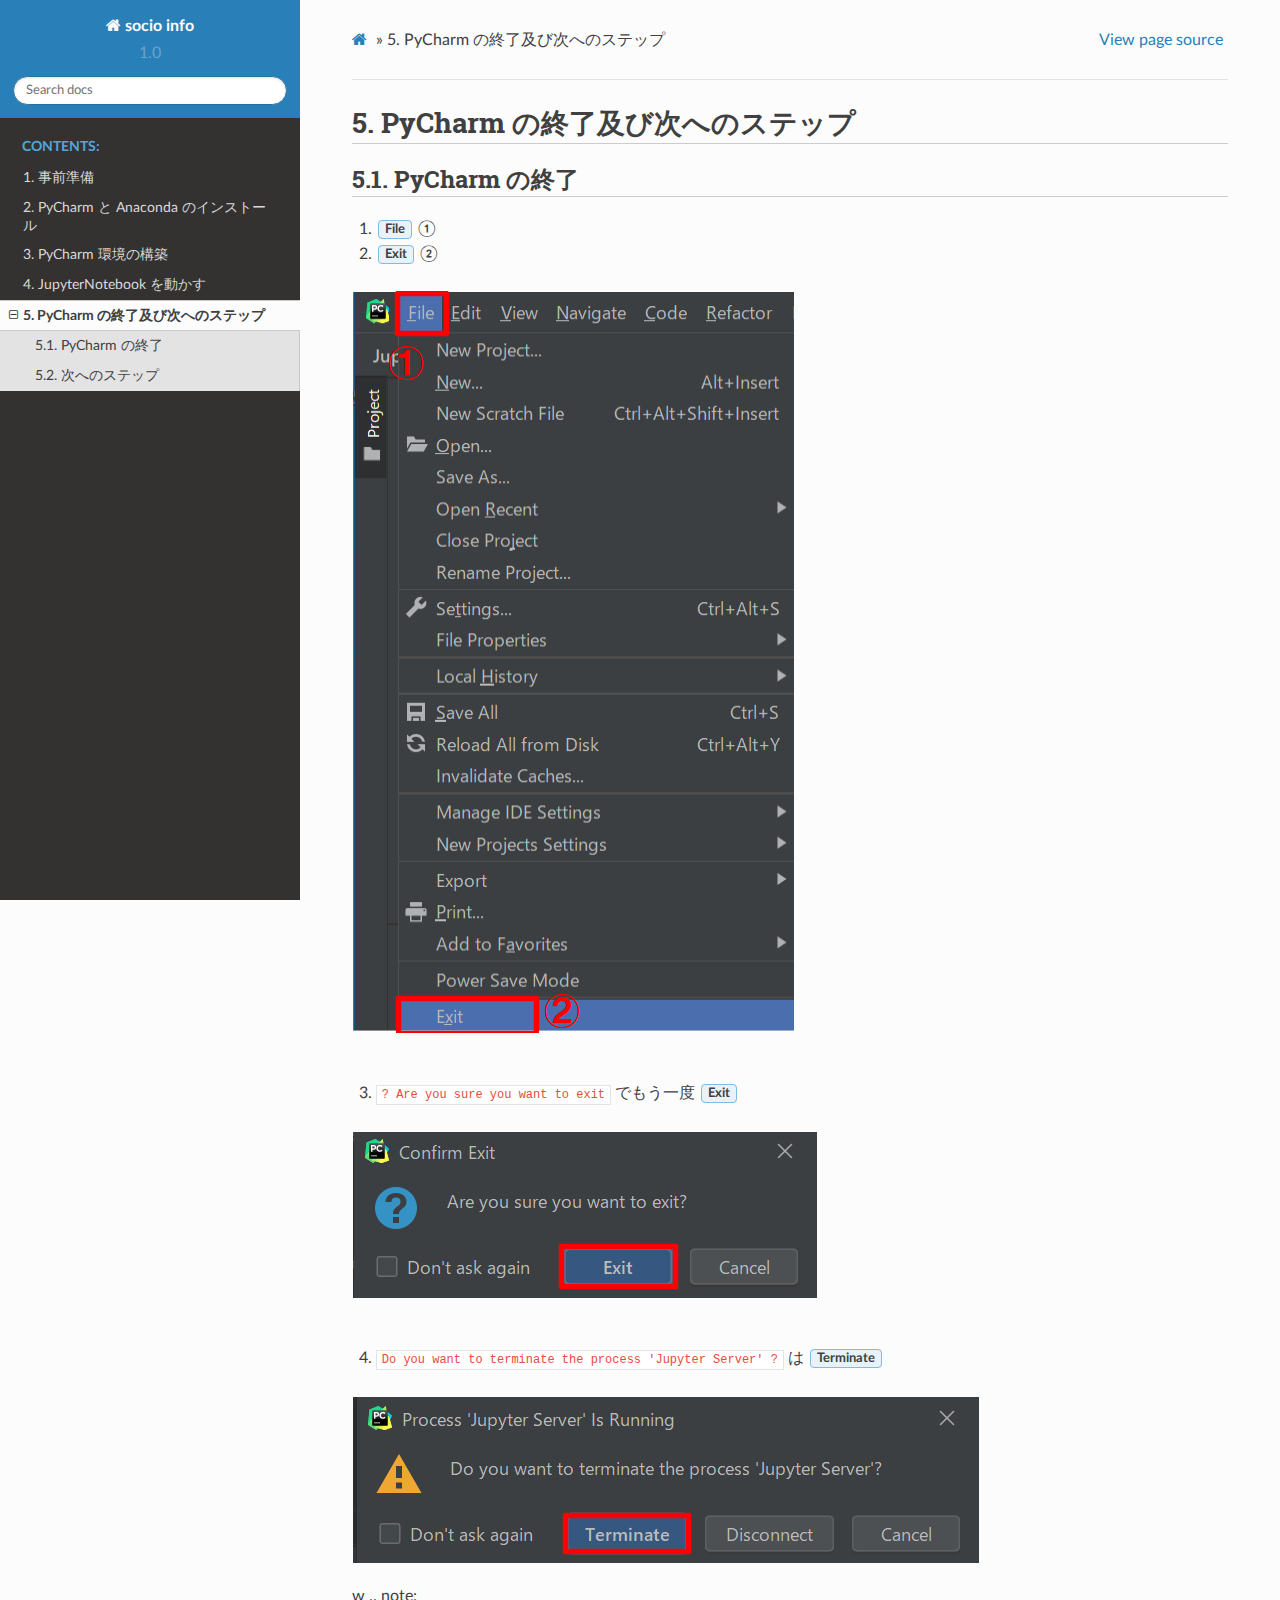
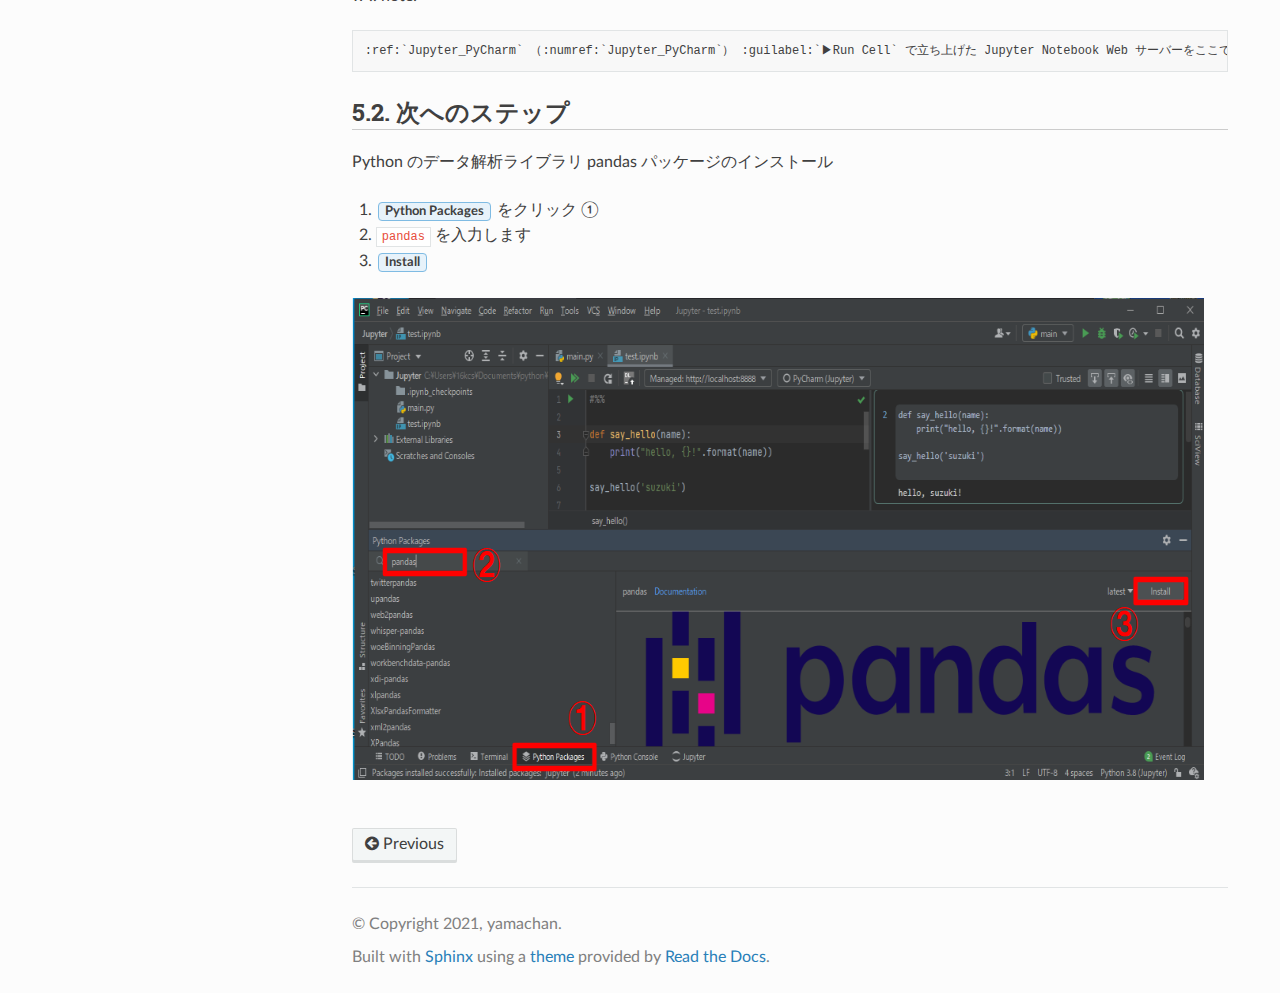
==== docs/fin.html @ 52fdfa03 "Wrong directory name." ====
<!DOCTYPE html>
<html class="writer-html5" lang="ja" >
<head>
  <meta charset="utf-8" />
  
  <meta name="viewport" content="width=device-width, initial-scale=1.0" />
  
  <title>5. PyCharm の終了及び次へのステップ &mdash; socio info 1.0 ドキュメント</title>
  

  
  <link rel="stylesheet" href="_static/css/theme.css" type="text/css" />
  <link rel="stylesheet" href="_static/pygments.css" type="text/css" />
  <link rel="stylesheet" href="_static/mytheme.css" type="text/css" />

  
  

  
  

  

  
  <!--[if lt IE 9]>
    <script src="_static/js/html5shiv.min.js"></script>
  <![endif]-->
  
    
      <script type="text/javascript" id="documentation_options" data-url_root="./" src="_static/documentation_options.js"></script>
        <script src="_static/jquery.js"></script>
        <script src="_static/underscore.js"></script>
        <script src="_static/doctools.js"></script>
        <script src="_static/translations.js"></script>
    
    <script type="text/javascript" src="_static/js/theme.js"></script>

    
    <link rel="index" title="索引" href="genindex.html" />
    <link rel="search" title="検索" href="search.html" />
    <link rel="prev" title="4. JupyterNotebook を動かす" href="startjupyter.html" /> 
</head>

<body class="wy-body-for-nav">

   
  <div class="wy-grid-for-nav">
    
    <nav data-toggle="wy-nav-shift" class="wy-nav-side">
      <div class="wy-side-scroll">
        <div class="wy-side-nav-search" >
          

          
            <a href="index.html" class="icon icon-home"> socio info
          

          
          </a>

          
            
            
              <div class="version">
                1.0
              </div>
            
          

          
<div role="search">
  <form id="rtd-search-form" class="wy-form" action="search.html" method="get">
    <input type="text" name="q" placeholder="Search docs" />
    <input type="hidden" name="check_keywords" value="yes" />
    <input type="hidden" name="area" value="default" />
  </form>
</div>

          
        </div>

        
        <div class="wy-menu wy-menu-vertical" data-spy="affix" role="navigation" aria-label="main navigation">
          
            
            
              
            
            
              <p class="caption"><span class="caption-text">Contents:</span></p>
<ul class="current">
<li class="toctree-l1"><a class="reference internal" href="preparation.html">1. 事前準備</a></li>
<li class="toctree-l1"><a class="reference internal" href="pycharm_install.html">2. PyCharm と Anaconda のインストール</a></li>
<li class="toctree-l1"><a class="reference internal" href="pycharm_exec.html">3. PyCharm 環境の構築</a></li>
<li class="toctree-l1"><a class="reference internal" href="startjupyter.html">4. JupyterNotebook を動かす</a></li>
<li class="toctree-l1 current"><a class="current reference internal" href="#">5. PyCharm の終了及び次へのステップ</a><ul>
<li class="toctree-l2"><a class="reference internal" href="#id1">5.1. PyCharm の終了</a></li>
<li class="toctree-l2"><a class="reference internal" href="#id2">5.2. 次へのステップ</a></li>
</ul>
</li>
</ul>

            
          
        </div>
        
      </div>
    </nav>

    <section data-toggle="wy-nav-shift" class="wy-nav-content-wrap">

      
      <nav class="wy-nav-top" aria-label="top navigation">
        
          <i data-toggle="wy-nav-top" class="fa fa-bars"></i>
          <a href="index.html">socio info</a>
        
      </nav>


      <div class="wy-nav-content">
        
        <div class="rst-content">
        
          

















<div role="navigation" aria-label="breadcrumbs navigation">

  <ul class="wy-breadcrumbs">
    
      <li><a href="index.html" class="icon icon-home"></a> &raquo;</li>
        
      <li><span class="section-number">5. </span>PyCharm の終了及び次へのステップ</li>
    
    
      <li class="wy-breadcrumbs-aside">
        
          
            <a href="_sources/fin.rst.txt" rel="nofollow"> View page source</a>
          
        
      </li>
    
  </ul>

  
  <hr/>
</div>
          <div role="main" class="document" itemscope="itemscope" itemtype="http://schema.org/Article">
           <div itemprop="articleBody">
            
  <div class="section" id="pycharm">
<h1><span class="section-number">5. </span>PyCharm の終了及び次へのステップ<a class="headerlink" href="#pycharm" title="このヘッドラインへのパーマリンク">¶</a></h1>
<div class="section" id="id1">
<h2><span class="section-number">5.1. </span>PyCharm の終了<a class="headerlink" href="#id1" title="このヘッドラインへのパーマリンク">¶</a></h2>
<ol class="arabic simple">
<li><p><span class="guilabel">File</span> ①</p></li>
<li><p><span class="guilabel">Exit</span> ②</p></li>
</ol>
<div class="figure align-left">
<a class="reference internal image-reference" href="_images/jupyter21.png"><img alt="_images/jupyter21.png" src="_images/jupyter21.png" style="width: 442.0px; height: 742.0px;" /></a>
</div>
<p><div style="clear:both;"></div></p>
<ol class="arabic simple" start="3">
<li><p><code class="docutils literal notranslate"><span class="pre">?</span> <span class="pre">Are</span> <span class="pre">you</span> <span class="pre">sure</span> <span class="pre">you</span> <span class="pre">want</span> <span class="pre">to</span> <span class="pre">exit</span></code> でもう一度 <span class="guilabel">Exit</span></p></li>
</ol>
<div class="figure align-left">
<a class="reference internal image-reference" href="_images/jupyter22.png"><img alt="_images/jupyter22.png" src="_images/jupyter22.png" style="width: 465.0px; height: 167.0px;" /></a>
</div>
<p><div style="clear:both;"></div></p>
<ol class="arabic simple" start="4">
<li><p><code class="docutils literal notranslate"><span class="pre">Do</span> <span class="pre">you</span> <span class="pre">want</span> <span class="pre">to</span> <span class="pre">terminate</span> <span class="pre">the</span> <span class="pre">process</span> <span class="pre">'Jupyter</span> <span class="pre">Server'</span> <span class="pre">?</span></code> は <span class="guilabel">Terminate</span></p></li>
</ol>
<div class="figure align-left">
<a class="reference internal image-reference" href="_images/jupyter23.png"><img alt="_images/jupyter23.png" src="_images/jupyter23.png" style="width: 627.0px; height: 167.0px;" /></a>
</div>
<p><div style="clear:both;"></div>
w
.. note:</p>
<div class="highlight-default notranslate"><div class="highlight"><pre><span></span>:ref:`Jupyter_PyCharm` （:numref:`Jupyter_PyCharm`） :guilabel:`▶Run Cell` で立ち上げた Jupyter Notebook Web サーバーをここで :guilabel:`Terminate` します
</pre></div>
</div>
</div>
<div class="section" id="id2">
<h2><span class="section-number">5.2. </span>次へのステップ<a class="headerlink" href="#id2" title="このヘッドラインへのパーマリンク">¶</a></h2>
<p>Python のデータ解析ライブラリ pandas パッケージのインストール</p>
<ol class="arabic simple">
<li><p><span class="guilabel">Python Packages</span> をクリック ①</p></li>
<li><p><code class="docutils literal notranslate"><span class="pre">pandas</span></code> を入力します</p></li>
<li><p><span class="guilabel">Install</span></p></li>
</ol>
<div class="figure align-left">
<a class="reference internal image-reference" href="_images/pandas.png"><img alt="_images/pandas.png" src="_images/pandas.png" style="width: 1077.0px; height: 482.0px;" /></a>
</div>
<p><div style="clear:both;"></div></p>
</div>
</div>


           </div>
           
          </div>
          <footer>
    <div class="rst-footer-buttons" role="navigation" aria-label="footer navigation">
        <a href="startjupyter.html" class="btn btn-neutral float-left" title="4. JupyterNotebook を動かす" accesskey="p" rel="prev"><span class="fa fa-arrow-circle-left" aria-hidden="true"></span> Previous</a>
    </div>

  <hr/>

  <div role="contentinfo">
    <p>
        &#169; Copyright 2021, yamachan.

    </p>
  </div>
    
    
    
    Built with <a href="https://www.sphinx-doc.org/">Sphinx</a> using a
    
    <a href="https://github.com/readthedocs/sphinx_rtd_theme">theme</a>
    
    provided by <a href="https://readthedocs.org">Read the Docs</a>. 

</footer>
        </div>
      </div>

    </section>

  </div>
  

  <script type="text/javascript">
      jQuery(function () {
          SphinxRtdTheme.Navigation.enable(true);
      });
  </script>

  
  
    
   

</body>
</html>
---- docs/_static/css/theme.css ----
html{box-sizing:border-box}*,:after,:before{box-sizing:inherit}article,aside,details,figcaption,figure,footer,header,hgroup,nav,section{display:block}audio,canvas,video{display:inline-block;*display:inline;*zoom:1}[hidden],audio:not([controls]){display:none}*{-webkit-box-sizing:border-box;-moz-box-sizing:border-box;box-sizing:border-box}html{font-size:100%;-webkit-text-size-adjust:100%;-ms-text-size-adjust:100%}body{margin:0}a:active,a:hover{outline:0}abbr[title]{border-bottom:1px dotted}b,strong{font-weight:700}blockquote{margin:0}dfn{font-style:italic}ins{background:#ff9;text-decoration:none}ins,mark{color:#000}mark{background:#ff0;font-style:italic;font-weight:700}.rst-content code,.rst-content tt,code,kbd,pre,samp{font-family:monospace,serif;_font-family:courier new,monospace;font-size:1em}pre{white-space:pre}q{quotes:none}q:after,q:before{content:"";content:none}small{font-size:85%}sub,sup{font-size:75%;line-height:0;position:relative;vertical-align:baseline}sup{top:-.5em}sub{bottom:-.25em}dl,ol,ul{margin:0;padding:0;list-style:none;list-style-image:none}li{list-style:none}dd{margin:0}img{border:0;-ms-interpolation-mode:bicubic;vertical-align:middle;max-width:100%}svg:not(:root){overflow:hidden}figure,form{margin:0}label{cursor:pointer}button,input,select,textarea{font-size:100%;margin:0;vertical-align:baseline;*vertical-align:middle}button,input{line-height:normal}button,input[type=button],input[type=reset],input[type=submit]{cursor:pointer;-webkit-appearance:button;*overflow:visible}button[disabled],input[disabled]{cursor:default}input[type=search]{-webkit-appearance:textfield;-moz-box-sizing:content-box;-webkit-box-sizing:content-box;box-sizing:content-box}textarea{resize:vertical}table{border-collapse:collapse;border-spacing:0}td{vertical-align:top}.chromeframe{margin:.2em 0;background:#ccc;color:#000;padding:.2em 0}.ir{display:block;border:0;text-indent:-999em;overflow:hidden;background-color:transparent;background-repeat:no-repeat;text-align:left;direction:ltr;*line-height:0}.ir br{display:none}.hidden{display:none!important;visibility:hidden}.visuallyhidden{border:0;clip:rect(0 0 0 0);height:1px;margin:-1px;overflow:hidden;padding:0;position:absolute;width:1px}.visuallyhidden.focusable:active,.visuallyhidden.focusable:focus{clip:auto;height:auto;margin:0;overflow:visible;position:static;width:auto}.invisible{visibility:hidden}.relative{position:relative}big,small{font-size:100%}@media print{body,html,section{background:none!important}*{box-shadow:none!important;text-shadow:none!important;filter:none!important;-ms-filter:none!important}a,a:visited{text-decoration:underline}.ir a:after,a[href^="#"]:after,a[href^="javascript:"]:after{content:""}blockquote,pre{page-break-inside:avoid}thead{display:table-header-group}img,tr{page-break-inside:avoid}img{max-width:100%!important}@page{margin:.5cm}.rst-content .toctree-wrapper>p.caption,h2,h3,p{orphans:3;widows:3}.rst-content .toctree-wrapper>p.caption,h2,h3{page-break-after:avoid}}.btn,.fa:before,.icon:before,.rst-content .admonition,.rst-content .admonition-title:before,.rst-content .admonition-todo,.rst-content .attention,.rst-content .caution,.rst-content .code-block-caption .headerlink:before,.rst-content .danger,.rst-content .error,.rst-content .hint,.rst-content .important,.rst-content .note,.rst-content .seealso,.rst-content .tip,.rst-content .warning,.rst-content code.download span:first-child:before,.rst-content dl dt .headerlink:before,.rst-content h1 .headerlink:before,.rst-content h2 .headerlink:before,.rst-content h3 .headerlink:before,.rst-content h4 .headerlink:before,.rst-content h5 .headerlink:before,.rst-content h6 .headerlink:before,.rst-content p.caption .headerlink:before,.rst-content table>caption .headerlink:before,.rst-content tt.download span:first-child:before,.wy-alert,.wy-dropdown .caret:before,.wy-inline-validate.wy-inline-validate-danger .wy-input-context:before,.wy-inline-validate.wy-inline-validate-info .wy-input-context:before,.wy-inline-validate.wy-inline-validate-success .wy-input-context:before,.wy-inline-validate.wy-inline-validate-warning .wy-input-context:before,.wy-menu-vertical li.current>a,.wy-menu-vertical li.current>a span.toctree-expand:before,.wy-menu-vertical li.on a,.wy-menu-vertical li.on a span.toctree-expand:before,.wy-menu-vertical li span.toctree-expand:before,.wy-nav-top a,.wy-side-nav-search .wy-dropdown>a,.wy-side-nav-search>a,input[type=color],input[type=date],input[type=datetime-local],input[type=datetime],input[type=email],input[type=month],input[type=number],input[type=password],input[type=search],input[type=tel],input[type=text],input[type=time],input[type=url],input[type=week],select,textarea{-webkit-font-smoothing:antialiased}.clearfix{*zoom:1}.clearfix:after,.clearfix:before{display:table;content:""}.clearfix:after{clear:both}/*!
 *  Font Awesome 4.7.0 by @davegandy - http://fontawesome.io - @fontawesome
 *  License - http://fontawesome.io/license (Font: SIL OFL 1.1, CSS: MIT License)
 */@font-face{font-family:FontAwesome;src:url(fonts/fontawesome-webfont.eot?674f50d287a8c48dc19ba404d20fe713);src:url(fonts/fontawesome-webfont.eot?674f50d287a8c48dc19ba404d20fe713?#iefix&v=4.7.0) format("embedded-opentype"),url(fonts/fontawesome-webfont.woff2?af7ae505a9eed503f8b8e6982036873e) format("woff2"),url(fonts/fontawesome-webfont.woff?fee66e712a8a08eef5805a46892932ad) format("woff"),url(fonts/fontawesome-webfont.ttf?b06871f281fee6b241d60582ae9369b9) format("truetype"),url(fonts/fontawesome-webfont.svg?912ec66d7572ff821749319396470bde#fontawesomeregular) format("svg");font-weight:400;font-style:normal}.fa,.icon,.rst-content .admonition-title,.rst-content .code-block-caption .headerlink,.rst-content code.download span:first-child,.rst-content dl dt .headerlink,.rst-content h1 .headerlink,.rst-content h2 .headerlink,.rst-content h3 .headerlink,.rst-content h4 .headerlink,.rst-content h5 .headerlink,.rst-content h6 .headerlink,.rst-content p.caption .headerlink,.rst-content table>caption .headerlink,.rst-content tt.download span:first-child,.wy-menu-vertical li.current>a span.toctree-expand,.wy-menu-vertical li.on a span.toctree-expand,.wy-menu-vertical li span.toctree-expand{display:inline-block;font:normal normal normal 14px/1 FontAwesome;font-size:inherit;text-rendering:auto;-webkit-font-smoothing:antialiased;-moz-osx-font-smoothing:grayscale}.fa-lg{font-size:1.33333em;line-height:.75em;vertical-align:-15%}.fa-2x{font-size:2em}.fa-3x{font-size:3em}.fa-4x{font-size:4em}.fa-5x{font-size:5em}.fa-fw{width:1.28571em;text-align:center}.fa-ul{padding-left:0;margin-left:2.14286em;list-style-type:none}.fa-ul>li{position:relative}.fa-li{position:absolute;left:-2.14286em;width:2.14286em;top:.14286em;text-align:center}.fa-li.fa-lg{left:-1.85714em}.fa-border{padding:.2em .25em .15em;border:.08em solid #eee;border-radius:.1em}.fa-pull-left{float:left}.fa-pull-right{float:right}.fa-pull-left.icon,.fa.fa-pull-left,.rst-content .code-block-caption .fa-pull-left.headerlink,.rst-content .fa-pull-left.admonition-title,.rst-content code.download span.fa-pull-left:first-child,.rst-content dl dt .fa-pull-left.headerlink,.rst-content h1 .fa-pull-left.headerlink,.rst-content h2 .fa-pull-left.headerlink,.rst-content h3 .fa-pull-left.headerlink,.rst-content h4 .fa-pull-left.headerlink,.rst-content h5 .fa-pull-left.headerlink,.rst-content h6 .fa-pull-left.headerlink,.rst-content p.caption .fa-pull-left.headerlink,.rst-content table>caption .fa-pull-left.headerlink,.rst-content tt.download span.fa-pull-left:first-child,.wy-menu-vertical li.current>a span.fa-pull-left.toctree-expand,.wy-menu-vertical li.on a span.fa-pull-left.toctree-expand,.wy-menu-vertical li span.fa-pull-left.toctree-expand{margin-right:.3em}.fa-pull-right.icon,.fa.fa-pull-right,.rst-content .code-block-caption .fa-pull-right.headerlink,.rst-content .fa-pull-right.admonition-title,.rst-content code.download span.fa-pull-right:first-child,.rst-content dl dt .fa-pull-right.headerlink,.rst-content h1 .fa-pull-right.headerlink,.rst-content h2 .fa-pull-right.headerlink,.rst-content h3 .fa-pull-right.headerlink,.rst-content h4 .fa-pull-right.headerlink,.rst-content h5 .fa-pull-right.headerlink,.rst-content h6 .fa-pull-right.headerlink,.rst-content p.caption .fa-pull-right.headerlink,.rst-content table>caption .fa-pull-right.headerlink,.rst-content tt.download span.fa-pull-right:first-child,.wy-menu-vertical li.current>a span.fa-pull-right.toctree-expand,.wy-menu-vertical li.on a span.fa-pull-right.toctree-expand,.wy-menu-vertical li span.fa-pull-right.toctree-expand{margin-left:.3em}.pull-right{float:right}.pull-left{float:left}.fa.pull-left,.pull-left.icon,.rst-content .code-block-caption .pull-left.headerlink,.rst-content .pull-left.admonition-title,.rst-content code.download span.pull-left:first-child,.rst-content dl dt .pull-left.headerlink,.rst-content h1 .pull-left.headerlink,.rst-content h2 .pull-left.headerlink,.rst-content h3 .pull-left.headerlink,.rst-content h4 .pull-left.headerlink,.rst-content h5 .pull-left.headerlink,.rst-content h6 .pull-left.headerlink,.rst-content p.caption .pull-left.headerlink,.rst-content table>caption .pull-left.headerlink,.rst-content tt.download span.pull-left:first-child,.wy-menu-vertical li.current>a span.pull-left.toctree-expand,.wy-menu-vertical li.on a span.pull-left.toctree-expand,.wy-menu-vertical li span.pull-left.toctree-expand{margin-right:.3em}.fa.pull-right,.pull-right.icon,.rst-content .code-block-caption .pull-right.headerlink,.rst-content .pull-right.admonition-title,.rst-content code.download span.pull-right:first-child,.rst-content dl dt .pull-right.headerlink,.rst-content h1 .pull-right.headerlink,.rst-content h2 .pull-right.headerlink,.rst-content h3 .pull-right.headerlink,.rst-content h4 .pull-right.headerlink,.rst-content h5 .pull-right.headerlink,.rst-content h6 .pull-right.headerlink,.rst-content p.caption .pull-right.headerlink,.rst-content table>caption .pull-right.headerlink,.rst-content tt.download span.pull-right:first-child,.wy-menu-vertical li.current>a span.pull-right.toctree-expand,.wy-menu-vertical li.on a span.pull-right.toctree-expand,.wy-menu-vertical li span.pull-right.toctree-expand{margin-left:.3em}.fa-spin{-webkit-animation:fa-spin 2s linear infinite;animation:fa-spin 2s linear infinite}.fa-pulse{-webkit-animation:fa-spin 1s steps(8) infinite;animation:fa-spin 1s steps(8) infinite}@-webkit-keyframes fa-spin{0%{-webkit-transform:rotate(0deg);transform:rotate(0deg)}to{-webkit-transform:rotate(359deg);transform:rotate(359deg)}}@keyframes fa-spin{0%{-webkit-transform:rotate(0deg);transform:rotate(0deg)}to{-webkit-transform:rotate(359deg);transform:rotate(359deg)}}.fa-rotate-90{-ms-filter:"progid:DXImageTransform.Microsoft.BasicImage(rotation=1)";-webkit-transform:rotate(90deg);-ms-transform:rotate(90deg);transform:rotate(90deg)}.fa-rotate-180{-ms-filter:"progid:DXImageTransform.Microsoft.BasicImage(rotation=2)";-webkit-transform:rotate(180deg);-ms-transform:rotate(180deg);transform:rotate(180deg)}.fa-rotate-270{-ms-filter:"progid:DXImageTransform.Microsoft.BasicImage(rotation=3)";-webkit-transform:rotate(270deg);-ms-transform:rotate(270deg);transform:rotate(270deg)}.fa-flip-horizontal{-ms-filter:"progid:DXImageTransform.Microsoft.BasicImage(rotation=0, mirror=1)";-webkit-transform:scaleX(-1);-ms-transform:scaleX(-1);transform:scaleX(-1)}.fa-flip-vertical{-ms-filter:"progid:DXImageTransform.Microsoft.BasicImage(rotation=2, mirror=1)";-webkit-transform:scaleY(-1);-ms-transform:scaleY(-1);transform:scaleY(-1)}:root .fa-flip-horizontal,:root .fa-flip-vertical,:root .fa-rotate-90,:root .fa-rotate-180,:root .fa-rotate-270{filter:none}.fa-stack{position:relative;display:inline-block;width:2em;height:2em;line-height:2em;vertical-align:middle}.fa-stack-1x,.fa-stack-2x{position:absolute;left:0;width:100%;text-align:center}.fa-stack-1x{line-height:inherit}.fa-stack-2x{font-size:2em}.fa-inverse{color:#fff}.fa-glass:before{content:""}.fa-music:before{content:""}.fa-search:before,.icon-search:before{content:""}.fa-envelope-o:before{content:""}.fa-heart:before{content:""}.fa-star:before{content:""}.fa-star-o:before{content:""}.fa-user:before{content:""}.fa-film:before{content:""}.fa-th-large:before{content:""}.fa-th:before{content:""}.fa-th-list:before{content:""}.fa-check:before{content:""}.fa-close:before,.fa-remove:before,.fa-times:before{content:""}.fa-search-plus:before{content:""}.fa-search-minus:before{content:""}.fa-power-off:before{content:""}.fa-signal:before{content:""}.fa-cog:before,.fa-gear:before{content:""}.fa-trash-o:before{content:""}.fa-home:before,.icon-home:before{content:""}.fa-file-o:before{content:""}.fa-clock-o:before{content:""}.fa-road:before{content:""}.fa-download:before,.rst-content code.download span:first-child:before,.rst-content tt.download span:first-child:before{content:""}.fa-arrow-circle-o-down:before{content:""}.fa-arrow-circle-o-up:before{content:""}.fa-inbox:before{content:""}.fa-play-circle-o:before{content:""}.fa-repeat:before,.fa-rotate-right:before{content:""}.fa-refresh:before{content:""}.fa-list-alt:before{content:""}.fa-lock:before{content:""}.fa-flag:before{content:""}.fa-headphones:before{content:""}.fa-volume-off:before{content:""}.fa-volume-down:before{content:""}.fa-volume-up:before{content:""}.fa-qrcode:before{content:""}.fa-barcode:before{content:""}.fa-tag:before{content:""}.fa-tags:before{content:""}.fa-book:before,.icon-book:before{content:""}.fa-bookmark:before{content:""}.fa-print:before{content:""}.fa-camera:before{content:""}.fa-font:before{content:""}.fa-bold:before{content:""}.fa-italic:before{content:""}.fa-text-height:before{content:""}.fa-text-width:before{content:""}.fa-align-left:before{content:""}.fa-align-center:before{content:""}.fa-align-right:before{content:""}.fa-align-justify:before{content:""}.fa-list:before{content:""}.fa-dedent:before,.fa-outdent:before{content:""}.fa-indent:before{content:""}.fa-video-camera:before{content:""}.fa-image:before,.fa-photo:before,.fa-picture-o:before{content:""}.fa-pencil:before{content:""}.fa-map-marker:before{content:""}.fa-adjust:before{content:""}.fa-tint:before{content:""}.fa-edit:before,.fa-pencil-square-o:before{content:""}.fa-share-square-o:before{content:""}.fa-check-square-o:before{content:""}.fa-arrows:before{content:""}.fa-step-backward:before{content:""}.fa-fast-backward:before{content:""}.fa-backward:before{content:""}.fa-play:before{content:""}.fa-pause:before{content:""}.fa-stop:before{content:""}.fa-forward:before{content:""}.fa-fast-forward:before{content:""}.fa-step-forward:before{content:""}.fa-eject:before{content:""}.fa-chevron-left:before{content:""}.fa-chevron-right:before{content:""}.fa-plus-circle:before{content:""}.fa-minus-circle:before{content:""}.fa-times-circle:before,.wy-inline-validate.wy-inline-validate-danger .wy-input-context:before{content:""}.fa-check-circle:before,.wy-inline-validate.wy-inline-validate-success .wy-input-context:before{content:""}.fa-question-circle:before{content:""}.fa-info-circle:before{content:""}.fa-crosshairs:before{content:""}.fa-times-circle-o:before{content:""}.fa-check-circle-o:before{content:""}.fa-ban:before{content:""}.fa-arrow-left:before{content:""}.fa-arrow-right:before{content:""}.fa-arrow-up:before{content:""}.fa-arrow-down:before{content:""}.fa-mail-forward:before,.fa-share:before{content:""}.fa-expand:before{content:""}.fa-compress:before{content:""}.fa-plus:before{content:""}.fa-minus:before{content:""}.fa-asterisk:before{content:""}.fa-exclamation-circle:before,.rst-content .admonition-title:before,.wy-inline-validate.wy-inline-validate-info .wy-input-context:before,.wy-inline-validate.wy-inline-validate-warning .wy-input-context:before{content:""}.fa-gift:before{content:""}.fa-leaf:before{content:""}.fa-fire:before,.icon-fire:before{content:""}.fa-eye:before{content:""}.fa-eye-slash:before{content:""}.fa-exclamation-triangle:before,.fa-warning:before{content:""}.fa-plane:before{content:""}.fa-calendar:before{content:""}.fa-random:before{content:""}.fa-comment:before{content:""}.fa-magnet:before{content:""}.fa-chevron-up:before{content:""}.fa-chevron-down:before{content:""}.fa-retweet:before{content:""}.fa-shopping-cart:before{content:""}.fa-folder:before{content:""}.fa-folder-open:before{content:""}.fa-arrows-v:before{content:""}.fa-arrows-h:before{content:""}.fa-bar-chart-o:before,.fa-bar-chart:before{content:""}.fa-twitter-square:before{content:""}.fa-facebook-square:before{content:""}.fa-camera-retro:before{content:""}.fa-key:before{content:""}.fa-cogs:before,.fa-gears:before{content:""}.fa-comments:before{content:""}.fa-thumbs-o-up:before{content:""}.fa-thumbs-o-down:before{content:""}.fa-star-half:before{content:""}.fa-heart-o:before{content:""}.fa-sign-out:before{content:""}.fa-linkedin-square:before{content:""}.fa-thumb-tack:before{content:""}.fa-external-link:before{content:""}.fa-sign-in:before{content:""}.fa-trophy:before{content:""}.fa-github-square:before{content:""}.fa-upload:before{content:""}.fa-lemon-o:before{content:""}.fa-phone:before{content:""}.fa-square-o:before{content:""}.fa-bookmark-o:before{content:""}.fa-phone-square:before{content:""}.fa-twitter:before{content:""}.fa-facebook-f:before,.fa-facebook:before{content:""}.fa-github:before,.icon-github:before{content:""}.fa-unlock:before{content:""}.fa-credit-card:before{content:""}.fa-feed:before,.fa-rss:before{content:""}.fa-hdd-o:before{content:""}.fa-bullhorn:before{content:""}.fa-bell:before{content:""}.fa-certificate:before{content:""}.fa-hand-o-right:before{content:""}.fa-hand-o-left:before{content:""}.fa-hand-o-up:before{content:""}.fa-hand-o-down:before{content:""}.fa-arrow-circle-left:before,.icon-circle-arrow-left:before{content:""}.fa-arrow-circle-right:before,.icon-circle-arrow-right:before{content:""}.fa-arrow-circle-up:before{content:""}.fa-arrow-circle-down:before{content:""}.fa-globe:before{content:""}.fa-wrench:before{content:""}.fa-tasks:before{content:""}.fa-filter:before{content:""}.fa-briefcase:before{content:""}.fa-arrows-alt:before{content:""}.fa-group:before,.fa-users:before{content:""}.fa-chain:before,.fa-link:before,.icon-link:before{content:""}.fa-cloud:before{content:""}.fa-flask:before{content:""}.fa-cut:before,.fa-scissors:before{content:""}.fa-copy:before,.fa-files-o:before{content:""}.fa-paperclip:before{content:""}.fa-floppy-o:before,.fa-save:before{content:""}.fa-square:before{content:""}.fa-bars:before,.fa-navicon:before,.fa-reorder:before{content:""}.fa-list-ul:before{content:""}.fa-list-ol:before{content:""}.fa-strikethrough:before{content:""}.fa-underline:before{content:""}.fa-table:before{content:""}.fa-magic:before{content:""}.fa-truck:before{content:""}.fa-pinterest:before{content:""}.fa-pinterest-square:before{content:""}.fa-google-plus-square:before{content:""}.fa-google-plus:before{content:""}.fa-money:before{content:""}.fa-caret-down:before,.icon-caret-down:before,.wy-dropdown .caret:before{content:""}.fa-caret-up:before{content:""}.fa-caret-left:before{content:""}.fa-caret-right:before{content:""}.fa-columns:before{content:""}.fa-sort:before,.fa-unsorted:before{content:""}.fa-sort-desc:before,.fa-sort-down:before{content:""}.fa-sort-asc:before,.fa-sort-up:before{content:""}.fa-envelope:before{content:""}.fa-linkedin:before{content:""}.fa-rotate-left:before,.fa-undo:before{content:""}.fa-gavel:before,.fa-legal:before{content:""}.fa-dashboard:before,.fa-tachometer:before{content:""}.fa-comment-o:before{content:""}.fa-comments-o:before{content:""}.fa-bolt:before,.fa-flash:before{content:""}.fa-sitemap:before{content:""}.fa-umbrella:before{content:""}.fa-clipboard:before,.fa-paste:before{content:""}.fa-lightbulb-o:before{content:""}.fa-exchange:before{content:""}.fa-cloud-download:before{content:""}.fa-cloud-upload:before{content:""}.fa-user-md:before{content:""}.fa-stethoscope:before{content:""}.fa-suitcase:before{content:""}.fa-bell-o:before{content:""}.fa-coffee:before{content:""}.fa-cutlery:before{content:""}.fa-file-text-o:before{content:""}.fa-building-o:before{content:""}.fa-hospital-o:before{content:""}.fa-ambulance:before{content:""}.fa-medkit:before{content:""}.fa-fighter-jet:before{content:""}.fa-beer:before{content:""}.fa-h-square:before{content:""}.fa-plus-square:before{content:""}.fa-angle-double-left:before{content:""}.fa-angle-double-right:before{content:""}.fa-angle-double-up:before{content:""}.fa-angle-double-down:before{content:""}.fa-angle-left:before{content:""}.fa-angle-right:before{content:""}.fa-angle-up:before{content:""}.fa-angle-down:before{content:""}.fa-desktop:before{content:""}.fa-laptop:before{content:""}.fa-tablet:before{content:""}.fa-mobile-phone:before,.fa-mobile:before{content:""}.fa-circle-o:before{content:""}.fa-quote-left:before{content:""}.fa-quote-right:before{content:""}.fa-spinner:before{content:""}.fa-circle:before{content:""}.fa-mail-reply:before,.fa-reply:before{content:""}.fa-github-alt:before{content:""}.fa-folder-o:before{content:""}.fa-folder-open-o:before{content:""}.fa-smile-o:before{content:""}.fa-frown-o:before{content:""}.fa-meh-o:before{content:""}.fa-gamepad:before{content:""}.fa-keyboard-o:before{content:""}.fa-flag-o:before{content:""}.fa-flag-checkered:before{content:""}.fa-terminal:before{content:""}.fa-code:before{content:""}.fa-mail-reply-all:before,.fa-reply-all:before{content:""}.fa-star-half-empty:before,.fa-star-half-full:before,.fa-star-half-o:before{content:""}.fa-location-arrow:before{content:""}.fa-crop:before{content:""}.fa-code-fork:before{content:""}.fa-chain-broken:before,.fa-unlink:before{content:""}.fa-question:before{content:""}.fa-info:before{content:""}.fa-exclamation:before{content:""}.fa-superscript:before{content:""}.fa-subscript:before{content:""}.fa-eraser:before{content:""}.fa-puzzle-piece:before{content:""}.fa-microphone:before{content:""}.fa-microphone-slash:before{content:""}.fa-shield:before{content:""}.fa-calendar-o:before{content:""}.fa-fire-extinguisher:before{content:""}.fa-rocket:before{content:""}.fa-maxcdn:before{content:""}.fa-chevron-circle-left:before{content:""}.fa-chevron-circle-right:before{content:""}.fa-chevron-circle-up:before{content:""}.fa-chevron-circle-down:before{content:""}.fa-html5:before{content:""}.fa-css3:before{content:""}.fa-anchor:before{content:""}.fa-unlock-alt:before{content:""}.fa-bullseye:before{content:""}.fa-ellipsis-h:before{content:""}.fa-ellipsis-v:before{content:""}.fa-rss-square:before{content:""}.fa-play-circle:before{content:""}.fa-ticket:before{content:""}.fa-minus-square:before{content:""}.fa-minus-square-o:before,.wy-menu-vertical li.current>a span.toctree-expand:before,.wy-menu-vertical li.on a span.toctree-expand:before{content:""}.fa-level-up:before{content:""}.fa-level-down:before{content:""}.fa-check-square:before{content:""}.fa-pencil-square:before{content:""}.fa-external-link-square:before{content:""}.fa-share-square:before{content:""}.fa-compass:before{content:""}.fa-caret-square-o-down:before,.fa-toggle-down:before{content:""}.fa-caret-square-o-up:before,.fa-toggle-up:before{content:""}.fa-caret-square-o-right:before,.fa-toggle-right:before{content:""}.fa-eur:before,.fa-euro:before{content:""}.fa-gbp:before{content:""}.fa-dollar:before,.fa-usd:before{content:""}.fa-inr:before,.fa-rupee:before{content:""}.fa-cny:before,.fa-jpy:before,.fa-rmb:before,.fa-yen:before{content:""}.fa-rouble:before,.fa-rub:before,.fa-ruble:before{content:""}.fa-krw:before,.fa-won:before{content:""}.fa-bitcoin:before,.fa-btc:before{content:""}.fa-file:before{content:""}.fa-file-text:before{content:""}.fa-sort-alpha-asc:before{content:""}.fa-sort-alpha-desc:before{content:""}.fa-sort-amount-asc:before{content:""}.fa-sort-amount-desc:before{content:""}.fa-sort-numeric-asc:before{content:""}.fa-sort-numeric-desc:before{content:""}.fa-thumbs-up:before{content:""}.fa-thumbs-down:before{content:""}.fa-youtube-square:before{content:""}.fa-youtube:before{content:""}.fa-xing:before{content:""}.fa-xing-square:before{content:""}.fa-youtube-play:before{content:""}.fa-dropbox:before{content:""}.fa-stack-overflow:before{content:""}.fa-instagram:before{content:""}.fa-flickr:before{content:""}.fa-adn:before{content:""}.fa-bitbucket:before,.icon-bitbucket:before{content:""}.fa-bitbucket-square:before{content:""}.fa-tumblr:before{content:""}.fa-tumblr-square:before{content:""}.fa-long-arrow-down:before{content:""}.fa-long-arrow-up:before{content:""}.fa-long-arrow-left:before{content:""}.fa-long-arrow-right:before{content:""}.fa-apple:before{content:""}.fa-windows:before{content:""}.fa-android:before{content:""}.fa-linux:before{content:""}.fa-dribbble:before{content:""}.fa-skype:before{content:""}.fa-foursquare:before{content:""}.fa-trello:before{content:""}.fa-female:before{content:""}.fa-male:before{content:""}.fa-gittip:before,.fa-gratipay:before{content:""}.fa-sun-o:before{content:""}.fa-moon-o:before{content:""}.fa-archive:before{content:""}.fa-bug:before{content:""}.fa-vk:before{content:""}.fa-weibo:before{content:""}.fa-renren:before{content:""}.fa-pagelines:before{content:""}.fa-stack-exchange:before{content:""}.fa-arrow-circle-o-right:before{content:""}.fa-arrow-circle-o-left:before{content:""}.fa-caret-square-o-left:before,.fa-toggle-left:before{content:""}.fa-dot-circle-o:before{content:""}.fa-wheelchair:before{content:""}.fa-vimeo-square:before{content:""}.fa-try:before,.fa-turkish-lira:before{content:""}.fa-plus-square-o:before,.wy-menu-vertical li span.toctree-expand:before{content:""}.fa-space-shuttle:before{content:""}.fa-slack:before{content:""}.fa-envelope-square:before{content:""}.fa-wordpress:before{content:""}.fa-openid:before{content:""}.fa-bank:before,.fa-institution:before,.fa-university:before{content:""}.fa-graduation-cap:before,.fa-mortar-board:before{content:""}.fa-yahoo:before{content:""}.fa-google:before{content:""}.fa-reddit:before{content:""}.fa-reddit-square:before{content:""}.fa-stumbleupon-circle:before{content:""}.fa-stumbleupon:before{content:""}.fa-delicious:before{content:""}.fa-digg:before{content:""}.fa-pied-piper-pp:before{content:""}.fa-pied-piper-alt:before{content:""}.fa-drupal:before{content:""}.fa-joomla:before{content:""}.fa-language:before{content:""}.fa-fax:before{content:""}.fa-building:before{content:""}.fa-child:before{content:""}.fa-paw:before{content:""}.fa-spoon:before{content:""}.fa-cube:before{content:""}.fa-cubes:before{content:""}.fa-behance:before{content:""}.fa-behance-square:before{content:""}.fa-steam:before{content:""}.fa-steam-square:before{content:""}.fa-recycle:before{content:""}.fa-automobile:before,.fa-car:before{content:""}.fa-cab:before,.fa-taxi:before{content:""}.fa-tree:before{content:""}.fa-spotify:before{content:""}.fa-deviantart:before{content:""}.fa-soundcloud:before{content:""}.fa-database:before{content:""}.fa-file-pdf-o:before{content:""}.fa-file-word-o:before{content:""}.fa-file-excel-o:before{content:""}.fa-file-powerpoint-o:before{content:""}.fa-file-image-o:before,.fa-file-photo-o:before,.fa-file-picture-o:before{content:""}.fa-file-archive-o:before,.fa-file-zip-o:before{content:""}.fa-file-audio-o:before,.fa-file-sound-o:before{content:""}.fa-file-movie-o:before,.fa-file-video-o:before{content:""}.fa-file-code-o:before{content:""}.fa-vine:before{content:""}.fa-codepen:before{content:""}.fa-jsfiddle:before{content:""}.fa-life-bouy:before,.fa-life-buoy:before,.fa-life-ring:before,.fa-life-saver:before,.fa-support:before{content:""}.fa-circle-o-notch:before{content:""}.fa-ra:before,.fa-rebel:before,.fa-resistance:before{content:""}.fa-empire:before,.fa-ge:before{content:""}.fa-git-square:before{content:""}.fa-git:before{content:""}.fa-hacker-news:before,.fa-y-combinator-square:before,.fa-yc-square:before{content:""}.fa-tencent-weibo:before{content:""}.fa-qq:before{content:""}.fa-wechat:before,.fa-weixin:before{content:""}.fa-paper-plane:before,.fa-send:before{content:""}.fa-paper-plane-o:before,.fa-send-o:before{content:""}.fa-history:before{content:""}.fa-circle-thin:before{content:""}.fa-header:before{content:""}.fa-paragraph:before{content:""}.fa-sliders:before{content:""}.fa-share-alt:before{content:""}.fa-share-alt-square:before{content:""}.fa-bomb:before{content:""}.fa-futbol-o:before,.fa-soccer-ball-o:before{content:""}.fa-tty:before{content:""}.fa-binoculars:before{content:""}.fa-plug:before{content:""}.fa-slideshare:before{content:""}.fa-twitch:before{content:""}.fa-yelp:before{content:""}.fa-newspaper-o:before{content:""}.fa-wifi:before{content:""}.fa-calculator:before{content:""}.fa-paypal:before{content:""}.fa-google-wallet:before{content:""}.fa-cc-visa:before{content:""}.fa-cc-mastercard:before{content:""}.fa-cc-discover:before{content:""}.fa-cc-amex:before{content:""}.fa-cc-paypal:before{content:""}.fa-cc-stripe:before{content:""}.fa-bell-slash:before{content:""}.fa-bell-slash-o:before{content:""}.fa-trash:before{content:""}.fa-copyright:before{content:""}.fa-at:before{content:""}.fa-eyedropper:before{content:""}.fa-paint-brush:before{content:""}.fa-birthday-cake:before{content:""}.fa-area-chart:before{content:""}.fa-pie-chart:before{content:""}.fa-line-chart:before{content:""}.fa-lastfm:before{content:""}.fa-lastfm-square:before{content:""}.fa-toggle-off:before{content:""}.fa-toggle-on:before{content:""}.fa-bicycle:before{content:""}.fa-bus:before{content:""}.fa-ioxhost:before{content:""}.fa-angellist:before{content:""}.fa-cc:before{content:""}.fa-ils:before,.fa-shekel:before,.fa-sheqel:before{content:""}.fa-meanpath:before{content:""}.fa-buysellads:before{content:""}.fa-connectdevelop:before{content:""}.fa-dashcube:before{content:""}.fa-forumbee:before{content:""}.fa-leanpub:before{content:""}.fa-sellsy:before{content:""}.fa-shirtsinbulk:before{content:""}.fa-simplybuilt:before{content:""}.fa-skyatlas:before{content:""}.fa-cart-plus:before{content:""}.fa-cart-arrow-down:before{content:""}.fa-diamond:before{content:""}.fa-ship:before{content:""}.fa-user-secret:before{content:""}.fa-motorcycle:before{content:""}.fa-street-view:before{content:""}.fa-heartbeat:before{content:""}.fa-venus:before{content:""}.fa-mars:before{content:""}.fa-mercury:before{content:""}.fa-intersex:before,.fa-transgender:before{content:""}.fa-transgender-alt:before{content:""}.fa-venus-double:before{content:""}.fa-mars-double:before{content:""}.fa-venus-mars:before{content:""}.fa-mars-stroke:before{content:""}.fa-mars-stroke-v:before{content:""}.fa-mars-stroke-h:before{content:""}.fa-neuter:before{content:""}.fa-genderless:before{content:""}.fa-facebook-official:before{content:""}.fa-pinterest-p:before{content:""}.fa-whatsapp:before{content:""}.fa-server:before{content:""}.fa-user-plus:before{content:""}.fa-user-times:before{content:""}.fa-bed:before,.fa-hotel:before{content:""}.fa-viacoin:before{content:""}.fa-train:before{content:""}.fa-subway:before{content:""}.fa-medium:before{content:""}.fa-y-combinator:before,.fa-yc:before{content:""}.fa-optin-monster:before{content:""}.fa-opencart:before{content:""}.fa-expeditedssl:before{content:""}.fa-battery-4:before,.fa-battery-full:before,.fa-battery:before{content:""}.fa-battery-3:before,.fa-battery-three-quarters:before{content:""}.fa-battery-2:before,.fa-battery-half:before{content:""}.fa-battery-1:before,.fa-battery-quarter:before{content:""}.fa-battery-0:before,.fa-battery-empty:before{content:""}.fa-mouse-pointer:before{content:""}.fa-i-cursor:before{content:""}.fa-object-group:before{content:""}.fa-object-ungroup:before{content:""}.fa-sticky-note:before{content:""}.fa-sticky-note-o:before{content:""}.fa-cc-jcb:before{content:""}.fa-cc-diners-club:before{content:""}.fa-clone:before{content:""}.fa-balance-scale:before{content:""}.fa-hourglass-o:before{content:""}.fa-hourglass-1:before,.fa-hourglass-start:before{content:""}.fa-hourglass-2:before,.fa-hourglass-half:before{content:""}.fa-hourglass-3:before,.fa-hourglass-end:before{content:""}.fa-hourglass:before{content:""}.fa-hand-grab-o:before,.fa-hand-rock-o:before{content:""}.fa-hand-paper-o:before,.fa-hand-stop-o:before{content:""}.fa-hand-scissors-o:before{content:""}.fa-hand-lizard-o:before{content:""}.fa-hand-spock-o:before{content:""}.fa-hand-pointer-o:before{content:""}.fa-hand-peace-o:before{content:""}.fa-trademark:before{content:""}.fa-registered:before{content:""}.fa-creative-commons:before{content:""}.fa-gg:before{content:""}.fa-gg-circle:before{content:""}.fa-tripadvisor:before{content:""}.fa-odnoklassniki:before{content:""}.fa-odnoklassniki-square:before{content:""}.fa-get-pocket:before{content:""}.fa-wikipedia-w:before{content:""}.fa-safari:before{content:""}.fa-chrome:before{content:""}.fa-firefox:before{content:""}.fa-opera:before{content:""}.fa-internet-explorer:before{content:""}.fa-television:before,.fa-tv:before{content:""}.fa-contao:before{content:""}.fa-500px:before{content:""}.fa-amazon:before{content:""}.fa-calendar-plus-o:before{content:""}.fa-calendar-minus-o:before{content:""}.fa-calendar-times-o:before{content:""}.fa-calendar-check-o:before{content:""}.fa-industry:before{content:""}.fa-map-pin:before{content:""}.fa-map-signs:before{content:""}.fa-map-o:before{content:""}.fa-map:before{content:""}.fa-commenting:before{content:""}.fa-commenting-o:before{content:""}.fa-houzz:before{content:""}.fa-vimeo:before{content:""}.fa-black-tie:before{content:""}.fa-fonticons:before{content:""}.fa-reddit-alien:before{content:""}.fa-edge:before{content:""}.fa-credit-card-alt:before{content:""}.fa-codiepie:before{content:""}.fa-modx:before{content:""}.fa-fort-awesome:before{content:""}.fa-usb:before{content:""}.fa-product-hunt:before{content:""}.fa-mixcloud:before{content:""}.fa-scribd:before{content:""}.fa-pause-circle:before{content:""}.fa-pause-circle-o:before{content:""}.fa-stop-circle:before{content:""}.fa-stop-circle-o:before{content:""}.fa-shopping-bag:before{content:""}.fa-shopping-basket:before{content:""}.fa-hashtag:before{content:""}.fa-bluetooth:before{content:""}.fa-bluetooth-b:before{content:""}.fa-percent:before{content:""}.fa-gitlab:before,.icon-gitlab:before{content:""}.fa-wpbeginner:before{content:""}.fa-wpforms:before{content:""}.fa-envira:before{content:""}.fa-universal-access:before{content:""}.fa-wheelchair-alt:before{content:""}.fa-question-circle-o:before{content:""}.fa-blind:before{content:""}.fa-audio-description:before{content:""}.fa-volume-control-phone:before{content:""}.fa-braille:before{content:""}.fa-assistive-listening-systems:before{content:""}.fa-american-sign-language-interpreting:before,.fa-asl-interpreting:before{content:""}.fa-deaf:before,.fa-deafness:before,.fa-hard-of-hearing:before{content:""}.fa-glide:before{content:""}.fa-glide-g:before{content:""}.fa-sign-language:before,.fa-signing:before{content:""}.fa-low-vision:before{content:""}.fa-viadeo:before{content:""}.fa-viadeo-square:before{content:""}.fa-snapchat:before{content:""}.fa-snapchat-ghost:before{content:""}.fa-snapchat-square:before{content:""}.fa-pied-piper:before{content:""}.fa-first-order:before{content:""}.fa-yoast:before{content:""}.fa-themeisle:before{content:""}.fa-google-plus-circle:before,.fa-google-plus-official:before{content:""}.fa-fa:before,.fa-font-awesome:before{content:""}.fa-handshake-o:before{content:""}.fa-envelope-open:before{content:""}.fa-envelope-open-o:before{content:""}.fa-linode:before{content:""}.fa-address-book:before{content:""}.fa-address-book-o:before{content:""}.fa-address-card:before,.fa-vcard:before{content:""}.fa-address-card-o:before,.fa-vcard-o:before{content:""}.fa-user-circle:before{content:""}.fa-user-circle-o:before{content:""}.fa-user-o:before{content:""}.fa-id-badge:before{content:""}.fa-drivers-license:before,.fa-id-card:before{content:""}.fa-drivers-license-o:before,.fa-id-card-o:before{content:""}.fa-quora:before{content:""}.fa-free-code-camp:before{content:""}.fa-telegram:before{content:""}.fa-thermometer-4:before,.fa-thermometer-full:before,.fa-thermometer:before{content:""}.fa-thermometer-3:before,.fa-thermometer-three-quarters:before{content:""}.fa-thermometer-2:before,.fa-thermometer-half:before{content:""}.fa-thermometer-1:before,.fa-thermometer-quarter:before{content:""}.fa-thermometer-0:before,.fa-thermometer-empty:before{content:""}.fa-shower:before{content:""}.fa-bath:before,.fa-bathtub:before,.fa-s15:before{content:""}.fa-podcast:before{content:""}.fa-window-maximize:before{content:""}.fa-window-minimize:before{content:""}.fa-window-restore:before{content:""}.fa-times-rectangle:before,.fa-window-close:before{content:""}.fa-times-rectangle-o:before,.fa-window-close-o:before{content:""}.fa-bandcamp:before{content:""}.fa-grav:before{content:""}.fa-etsy:before{content:""}.fa-imdb:before{content:""}.fa-ravelry:before{content:""}.fa-eercast:before{content:""}.fa-microchip:before{content:""}.fa-snowflake-o:before{content:""}.fa-superpowers:before{content:""}.fa-wpexplorer:before{content:""}.fa-meetup:before{content:""}.sr-only{position:absolute;width:1px;height:1px;padding:0;margin:-1px;overflow:hidden;clip:rect(0,0,0,0);border:0}.sr-only-focusable:active,.sr-only-focusable:focus{position:static;width:auto;height:auto;margin:0;overflow:visible;clip:auto}.fa,.icon,.rst-content .admonition-title,.rst-content .code-block-caption .headerlink,.rst-content code.download span:first-child,.rst-content dl dt .headerlink,.rst-content h1 .headerlink,.rst-content h2 .headerlink,.rst-content h3 .headerlink,.rst-content h4 .headerlink,.rst-content h5 .headerlink,.rst-content h6 .headerlink,.rst-content p.caption .headerlink,.rst-content table>caption .headerlink,.rst-content tt.download span:first-child,.wy-dropdown .caret,.wy-inline-validate.wy-inline-validate-danger .wy-input-context,.wy-inline-validate.wy-inline-validate-info .wy-input-context,.wy-inline-validate.wy-inline-validate-success .wy-input-context,.wy-inline-validate.wy-inline-validate-warning .wy-input-context,.wy-menu-vertical li.current>a span.toctree-expand,.wy-menu-vertical li.on a span.toctree-expand,.wy-menu-vertical li span.toctree-expand{font-family:inherit}.fa:before,.icon:before,.rst-content .admonition-title:before,.rst-content .code-block-caption .headerlink:before,.rst-content code.download span:first-child:before,.rst-content dl dt .headerlink:before,.rst-content h1 .headerlink:before,.rst-content h2 .headerlink:before,.rst-content h3 .headerlink:before,.rst-content h4 .headerlink:before,.rst-content h5 .headerlink:before,.rst-content h6 .headerlink:before,.rst-content p.caption .headerlink:before,.rst-content table>caption .headerlink:before,.rst-content tt.download span:first-child:before,.wy-dropdown .caret:before,.wy-inline-validate.wy-inline-validate-danger .wy-input-context:before,.wy-inline-validate.wy-inline-validate-info .wy-input-context:before,.wy-inline-validate.wy-inline-validate-success .wy-input-context:before,.wy-inline-validate.wy-inline-validate-warning .wy-input-context:before,.wy-menu-vertical li.current>a span.toctree-expand:before,.wy-menu-vertical li.on a span.toctree-expand:before,.wy-menu-vertical li span.toctree-expand:before{font-family:FontAwesome;display:inline-block;font-style:normal;font-weight:400;line-height:1;text-decoration:inherit}.rst-content .code-block-caption a .headerlink,.rst-content a .admonition-title,.rst-content code.download a span:first-child,.rst-content dl dt a .headerlink,.rst-content h1 a .headerlink,.rst-content h2 a .headerlink,.rst-content h3 a .headerlink,.rst-content h4 a .headerlink,.rst-content h5 a .headerlink,.rst-content h6 a .headerlink,.rst-content p.caption a .headerlink,.rst-content table>caption a .headerlink,.rst-content tt.download a span:first-child,.wy-menu-vertical li.current>a span.toctree-expand,.wy-menu-vertical li.on a span.toctree-expand,.wy-menu-vertical li a span.toctree-expand,a .fa,a .icon,a .rst-content .admonition-title,a .rst-content .code-block-caption .headerlink,a .rst-content code.download span:first-child,a .rst-content dl dt .headerlink,a .rst-content h1 .headerlink,a .rst-content h2 .headerlink,a .rst-content h3 .headerlink,a .rst-content h4 .headerlink,a .rst-content h5 .headerlink,a .rst-content h6 .headerlink,a .rst-content p.caption .headerlink,a .rst-content table>caption .headerlink,a .rst-content tt.download span:first-child,a .wy-menu-vertical li span.toctree-expand{display:inline-block;text-decoration:inherit}.btn .fa,.btn .icon,.btn .rst-content .admonition-title,.btn .rst-content .code-block-caption .headerlink,.btn .rst-content code.download span:first-child,.btn .rst-content dl dt .headerlink,.btn .rst-content h1 .headerlink,.btn .rst-content h2 .headerlink,.btn .rst-content h3 .headerlink,.btn .rst-content h4 .headerlink,.btn .rst-content h5 .headerlink,.btn .rst-content h6 .headerlink,.btn .rst-content p.caption .headerlink,.btn .rst-content table>caption .headerlink,.btn .rst-content tt.download span:first-child,.btn .wy-menu-vertical li.current>a span.toctree-expand,.btn .wy-menu-vertical li.on a span.toctree-expand,.btn .wy-menu-vertical li span.toctree-expand,.nav .fa,.nav .icon,.nav .rst-content .admonition-title,.nav .rst-content .code-block-caption .headerlink,.nav .rst-content code.download span:first-child,.nav .rst-content dl dt .headerlink,.nav .rst-content h1 .headerlink,.nav .rst-content h2 .headerlink,.nav .rst-content h3 .headerlink,.nav .rst-content h4 .headerlink,.nav .rst-content h5 .headerlink,.nav .rst-content h6 .headerlink,.nav .rst-content p.caption .headerlink,.nav .rst-content table>caption .headerlink,.nav .rst-content tt.download span:first-child,.nav .wy-menu-vertical li.current>a span.toctree-expand,.nav .wy-menu-vertical li.on a span.toctree-expand,.nav .wy-menu-vertical li span.toctree-expand,.rst-content .btn .admonition-title,.rst-content .code-block-caption .btn .headerlink,.rst-content .code-block-caption .nav .headerlink,.rst-content .nav .admonition-title,.rst-content code.download .btn span:first-child,.rst-content code.download .nav span:first-child,.rst-content dl dt .btn .headerlink,.rst-content dl dt .nav .headerlink,.rst-content h1 .btn .headerlink,.rst-content h1 .nav .headerlink,.rst-content h2 .btn .headerlink,.rst-content h2 .nav .headerlink,.rst-content h3 .btn .headerlink,.rst-content h3 .nav .headerlink,.rst-content h4 .btn .headerlink,.rst-content h4 .nav .headerlink,.rst-content h5 .btn .headerlink,.rst-content h5 .nav .headerlink,.rst-content h6 .btn .headerlink,.rst-content h6 .nav .headerlink,.rst-content p.caption .btn .headerlink,.rst-content p.caption .nav .headerlink,.rst-content table>caption .btn .headerlink,.rst-content table>caption .nav .headerlink,.rst-content tt.download .btn span:first-child,.rst-content tt.download .nav span:first-child,.wy-menu-vertical li .btn span.toctree-expand,.wy-menu-vertical li.current>a .btn span.toctree-expand,.wy-menu-vertical li.current>a .nav span.toctree-expand,.wy-menu-vertical li .nav span.toctree-expand,.wy-menu-vertical li.on a .btn span.toctree-expand,.wy-menu-vertical li.on a .nav span.toctree-expand{display:inline}.btn .fa-large.icon,.btn .fa.fa-large,.btn .rst-content .code-block-caption .fa-large.headerlink,.btn .rst-content .fa-large.admonition-title,.btn .rst-content code.download span.fa-large:first-child,.btn .rst-content dl dt .fa-large.headerlink,.btn .rst-content h1 .fa-large.headerlink,.btn .rst-content h2 .fa-large.headerlink,.btn .rst-content h3 .fa-large.headerlink,.btn .rst-content h4 .fa-large.headerlink,.btn .rst-content h5 .fa-large.headerlink,.btn .rst-content h6 .fa-large.headerlink,.btn .rst-content p.caption .fa-large.headerlink,.btn .rst-content table>caption .fa-large.headerlink,.btn .rst-content tt.download span.fa-large:first-child,.btn .wy-menu-vertical li span.fa-large.toctree-expand,.nav .fa-large.icon,.nav .fa.fa-large,.nav .rst-content .code-block-caption .fa-large.headerlink,.nav .rst-content .fa-large.admonition-title,.nav .rst-content code.download span.fa-large:first-child,.nav .rst-content dl dt .fa-large.headerlink,.nav .rst-content h1 .fa-large.headerlink,.nav .rst-content h2 .fa-large.headerlink,.nav .rst-content h3 .fa-large.headerlink,.nav .rst-content h4 .fa-large.headerlink,.nav .rst-content h5 .fa-large.headerlink,.nav .rst-content h6 .fa-large.headerlink,.nav .rst-content p.caption .fa-large.headerlink,.nav .rst-content table>caption .fa-large.headerlink,.nav .rst-content tt.download span.fa-large:first-child,.nav .wy-menu-vertical li span.fa-large.toctree-expand,.rst-content .btn .fa-large.admonition-title,.rst-content .code-block-caption .btn .fa-large.headerlink,.rst-content .code-block-caption .nav .fa-large.headerlink,.rst-content .nav .fa-large.admonition-title,.rst-content code.download .btn span.fa-large:first-child,.rst-content code.download .nav span.fa-large:first-child,.rst-content dl dt .btn .fa-large.headerlink,.rst-content dl dt .nav .fa-large.headerlink,.rst-content h1 .btn .fa-large.headerlink,.rst-content h1 .nav .fa-large.headerlink,.rst-content h2 .btn .fa-large.headerlink,.rst-content h2 .nav .fa-large.headerlink,.rst-content h3 .btn .fa-large.headerlink,.rst-content h3 .nav .fa-large.headerlink,.rst-content h4 .btn .fa-large.headerlink,.rst-content h4 .nav .fa-large.headerlink,.rst-content h5 .btn .fa-large.headerlink,.rst-content h5 .nav .fa-large.headerlink,.rst-content h6 .btn .fa-large.headerlink,.rst-content h6 .nav .fa-large.headerlink,.rst-content p.caption .btn .fa-large.headerlink,.rst-content p.caption .nav .fa-large.headerlink,.rst-content table>caption .btn .fa-large.headerlink,.rst-content table>caption .nav .fa-large.headerlink,.rst-content tt.download .btn span.fa-large:first-child,.rst-content tt.download .nav span.fa-large:first-child,.wy-menu-vertical li .btn span.fa-large.toctree-expand,.wy-menu-vertical li .nav span.fa-large.toctree-expand{line-height:.9em}.btn .fa-spin.icon,.btn .fa.fa-spin,.btn .rst-content .code-block-caption .fa-spin.headerlink,.btn .rst-content .fa-spin.admonition-title,.btn .rst-content code.download span.fa-spin:first-child,.btn .rst-content dl dt .fa-spin.headerlink,.btn .rst-content h1 .fa-spin.headerlink,.btn .rst-content h2 .fa-spin.headerlink,.btn .rst-content h3 .fa-spin.headerlink,.btn .rst-content h4 .fa-spin.headerlink,.btn .rst-content h5 .fa-spin.headerlink,.btn .rst-content h6 .fa-spin.headerlink,.btn .rst-content p.caption .fa-spin.headerlink,.btn .rst-content table>caption .fa-spin.headerlink,.btn .rst-content tt.download span.fa-spin:first-child,.btn .wy-menu-vertical li span.fa-spin.toctree-expand,.nav .fa-spin.icon,.nav .fa.fa-spin,.nav .rst-content .code-block-caption .fa-spin.headerlink,.nav .rst-content .fa-spin.admonition-title,.nav .rst-content code.download span.fa-spin:first-child,.nav .rst-content dl dt .fa-spin.headerlink,.nav .rst-content h1 .fa-spin.headerlink,.nav .rst-content h2 .fa-spin.headerlink,.nav .rst-content h3 .fa-spin.headerlink,.nav .rst-content h4 .fa-spin.headerlink,.nav .rst-content h5 .fa-spin.headerlink,.nav .rst-content h6 .fa-spin.headerlink,.nav .rst-content p.caption .fa-spin.headerlink,.nav .rst-content table>caption .fa-spin.headerlink,.nav .rst-content tt.download span.fa-spin:first-child,.nav .wy-menu-vertical li span.fa-spin.toctree-expand,.rst-content .btn .fa-spin.admonition-title,.rst-content .code-block-caption .btn .fa-spin.headerlink,.rst-content .code-block-caption .nav .fa-spin.headerlink,.rst-content .nav .fa-spin.admonition-title,.rst-content code.download .btn span.fa-spin:first-child,.rst-content code.download .nav span.fa-spin:first-child,.rst-content dl dt .btn .fa-spin.headerlink,.rst-content dl dt .nav .fa-spin.headerlink,.rst-content h1 .btn .fa-spin.headerlink,.rst-content h1 .nav .fa-spin.headerlink,.rst-content h2 .btn .fa-spin.headerlink,.rst-content h2 .nav .fa-spin.headerlink,.rst-content h3 .btn .fa-spin.headerlink,.rst-content h3 .nav .fa-spin.headerlink,.rst-content h4 .btn .fa-spin.headerlink,.rst-content h4 .nav .fa-spin.headerlink,.rst-content h5 .btn .fa-spin.headerlink,.rst-content h5 .nav .fa-spin.headerlink,.rst-content h6 .btn .fa-spin.headerlink,.rst-content h6 .nav .fa-spin.headerlink,.rst-content p.caption .btn .fa-spin.headerlink,.rst-content p.caption .nav .fa-spin.headerlink,.rst-content table>caption .btn .fa-spin.headerlink,.rst-content table>caption .nav .fa-spin.headerlink,.rst-content tt.download .btn span.fa-spin:first-child,.rst-content tt.download .nav span.fa-spin:first-child,.wy-menu-vertical li .btn span.fa-spin.toctree-expand,.wy-menu-vertical li .nav span.fa-spin.toctree-expand{display:inline-block}.btn.fa:before,.btn.icon:before,.rst-content .btn.admonition-title:before,.rst-content .code-block-caption .btn.headerlink:before,.rst-content code.download span.btn:first-child:before,.rst-content dl dt .btn.headerlink:before,.rst-content h1 .btn.headerlink:before,.rst-content h2 .btn.headerlink:before,.rst-content h3 .btn.headerlink:before,.rst-content h4 .btn.headerlink:before,.rst-content h5 .btn.headerlink:before,.rst-content h6 .btn.headerlink:before,.rst-content p.caption .btn.headerlink:before,.rst-content table>caption .btn.headerlink:before,.rst-content tt.download span.btn:first-child:before,.wy-menu-vertical li span.btn.toctree-expand:before{opacity:.5;-webkit-transition:opacity .05s ease-in;-moz-transition:opacity .05s ease-in;transition:opacity .05s ease-in}.btn.fa:hover:before,.btn.icon:hover:before,.rst-content .btn.admonition-title:hover:before,.rst-content .code-block-caption .btn.headerlink:hover:before,.rst-content code.download span.btn:first-child:hover:before,.rst-content dl dt .btn.headerlink:hover:before,.rst-content h1 .btn.headerlink:hover:before,.rst-content h2 .btn.headerlink:hover:before,.rst-content h3 .btn.headerlink:hover:before,.rst-content h4 .btn.headerlink:hover:before,.rst-content h5 .btn.headerlink:hover:before,.rst-content h6 .btn.headerlink:hover:before,.rst-content p.caption .btn.headerlink:hover:before,.rst-content table>caption .btn.headerlink:hover:before,.rst-content tt.download span.btn:first-child:hover:before,.wy-menu-vertical li span.btn.toctree-expand:hover:before{opacity:1}.btn-mini .fa:before,.btn-mini .icon:before,.btn-mini .rst-content .admonition-title:before,.btn-mini .rst-content .code-block-caption .headerlink:before,.btn-mini .rst-content code.download span:first-child:before,.btn-mini .rst-content dl dt .headerlink:before,.btn-mini .rst-content h1 .headerlink:before,.btn-mini .rst-content h2 .headerlink:before,.btn-mini .rst-content h3 .headerlink:before,.btn-mini .rst-content h4 .headerlink:before,.btn-mini .rst-content h5 .headerlink:before,.btn-mini .rst-content h6 .headerlink:before,.btn-mini .rst-content p.caption .headerlink:before,.btn-mini .rst-content table>caption .headerlink:before,.btn-mini .rst-content tt.download span:first-child:before,.btn-mini .wy-menu-vertical li span.toctree-expand:before,.rst-content .btn-mini .admonition-title:before,.rst-content .code-block-caption .btn-mini .headerlink:before,.rst-content code.download .btn-mini span:first-child:before,.rst-content dl dt .btn-mini .headerlink:before,.rst-content h1 .btn-mini .headerlink:before,.rst-content h2 .btn-mini .headerlink:before,.rst-content h3 .btn-mini .headerlink:before,.rst-content h4 .btn-mini .headerlink:before,.rst-content h5 .btn-mini .headerlink:before,.rst-content h6 .btn-mini .headerlink:before,.rst-content p.caption .btn-mini .headerlink:before,.rst-content table>caption .btn-mini .headerlink:before,.rst-content tt.download .btn-mini span:first-child:before,.wy-menu-vertical li .btn-mini span.toctree-expand:before{font-size:14px;vertical-align:-15%}.rst-content .admonition,.rst-content .admonition-todo,.rst-content .attention,.rst-content .caution,.rst-content .danger,.rst-content .error,.rst-content .hint,.rst-content .important,.rst-content .note,.rst-content .seealso,.rst-content .tip,.rst-content .warning,.wy-alert{padding:12px;line-height:24px;margin-bottom:24px;background:#e7f2fa}.rst-content .admonition-title,.wy-alert-title{font-weight:700;display:block;color:#fff;background:#6ab0de;padding:6px 12px;margin:-12px -12px 12px}.rst-content .danger,.rst-content .error,.rst-content .wy-alert-danger.admonition,.rst-content .wy-alert-danger.admonition-todo,.rst-content .wy-alert-danger.attention,.rst-content .wy-alert-danger.caution,.rst-content .wy-alert-danger.hint,.rst-content .wy-alert-danger.important,.rst-content .wy-alert-danger.note,.rst-content .wy-alert-danger.seealso,.rst-content .wy-alert-danger.tip,.rst-content .wy-alert-danger.warning,.wy-alert.wy-alert-danger{background:#fdf3f2}.rst-content .danger .admonition-title,.rst-content .danger .wy-alert-title,.rst-content .error .admonition-title,.rst-content .error .wy-alert-title,.rst-content .wy-alert-danger.admonition-todo .admonition-title,.rst-content .wy-alert-danger.admonition-todo .wy-alert-title,.rst-content .wy-alert-danger.admonition .admonition-title,.rst-content .wy-alert-danger.admonition .wy-alert-title,.rst-content .wy-alert-danger.attention .admonition-title,.rst-content .wy-alert-danger.attention .wy-alert-title,.rst-content .wy-alert-danger.caution .admonition-title,.rst-content .wy-alert-danger.caution .wy-alert-title,.rst-content .wy-alert-danger.hint .admonition-title,.rst-content .wy-alert-danger.hint .wy-alert-title,.rst-content .wy-alert-danger.important .admonition-title,.rst-content .wy-alert-danger.important .wy-alert-title,.rst-content .wy-alert-danger.note .admonition-title,.rst-content .wy-alert-danger.note .wy-alert-title,.rst-content .wy-alert-danger.seealso .admonition-title,.rst-content .wy-alert-danger.seealso .wy-alert-title,.rst-content .wy-alert-danger.tip .admonition-title,.rst-content .wy-alert-danger.tip .wy-alert-title,.rst-content .wy-alert-danger.warning .admonition-title,.rst-content .wy-alert-danger.warning .wy-alert-title,.rst-content .wy-alert.wy-alert-danger .admonition-title,.wy-alert.wy-alert-danger .rst-content .admonition-title,.wy-alert.wy-alert-danger .wy-alert-title{background:#f29f97}.rst-content .admonition-todo,.rst-content .attention,.rst-content .caution,.rst-content .warning,.rst-content .wy-alert-warning.admonition,.rst-content .wy-alert-warning.danger,.rst-content .wy-alert-warning.error,.rst-content .wy-alert-warning.hint,.rst-content .wy-alert-warning.important,.rst-content .wy-alert-warning.note,.rst-content .wy-alert-warning.seealso,.rst-content .wy-alert-warning.tip,.wy-alert.wy-alert-warning{background:#ffedcc}.rst-content .admonition-todo .admonition-title,.rst-content .admonition-todo .wy-alert-title,.rst-content .attention .admonition-title,.rst-content .attention .wy-alert-title,.rst-content .caution .admonition-title,.rst-content .caution .wy-alert-title,.rst-content .warning .admonition-title,.rst-content .warning .wy-alert-title,.rst-content .wy-alert-warning.admonition .admonition-title,.rst-content .wy-alert-warning.admonition .wy-alert-title,.rst-content .wy-alert-warning.danger .admonition-title,.rst-content .wy-alert-warning.danger .wy-alert-title,.rst-content .wy-alert-warning.error .admonition-title,.rst-content .wy-alert-warning.error .wy-alert-title,.rst-content .wy-alert-warning.hint .admonition-title,.rst-content .wy-alert-warning.hint .wy-alert-title,.rst-content .wy-alert-warning.important .admonition-title,.rst-content .wy-alert-warning.important .wy-alert-title,.rst-content .wy-alert-warning.note .admonition-title,.rst-content .wy-alert-warning.note .wy-alert-title,.rst-content .wy-alert-warning.seealso .admonition-title,.rst-content .wy-alert-warning.seealso .wy-alert-title,.rst-content .wy-alert-warning.tip .admonition-title,.rst-content .wy-alert-warning.tip .wy-alert-title,.rst-content .wy-alert.wy-alert-warning .admonition-title,.wy-alert.wy-alert-warning .rst-content .admonition-title,.wy-alert.wy-alert-warning .wy-alert-title{background:#f0b37e}.rst-content .note,.rst-content .seealso,.rst-content .wy-alert-info.admonition,.rst-content .wy-alert-info.admonition-todo,.rst-content .wy-alert-info.attention,.rst-content .wy-alert-info.caution,.rst-content .wy-alert-info.danger,.rst-content .wy-alert-info.error,.rst-content .wy-alert-info.hint,.rst-content .wy-alert-info.important,.rst-content .wy-alert-info.tip,.rst-content .wy-alert-info.warning,.wy-alert.wy-alert-info{background:#e7f2fa}.rst-content .note .admonition-title,.rst-content .note .wy-alert-title,.rst-content .seealso .admonition-title,.rst-content .seealso .wy-alert-title,.rst-content .wy-alert-info.admonition-todo .admonition-title,.rst-content .wy-alert-info.admonition-todo .wy-alert-title,.rst-content .wy-alert-info.admonition .admonition-title,.rst-content .wy-alert-info.admonition .wy-alert-title,.rst-content .wy-alert-info.attention .admonition-title,.rst-content .wy-alert-info.attention .wy-alert-title,.rst-content .wy-alert-info.caution .admonition-title,.rst-content .wy-alert-info.caution .wy-alert-title,.rst-content .wy-alert-info.danger .admonition-title,.rst-content .wy-alert-info.danger .wy-alert-title,.rst-content .wy-alert-info.error .admonition-title,.rst-content .wy-alert-info.error .wy-alert-title,.rst-content .wy-alert-info.hint .admonition-title,.rst-content .wy-alert-info.hint .wy-alert-title,.rst-content .wy-alert-info.important .admonition-title,.rst-content .wy-alert-info.important .wy-alert-title,.rst-content .wy-alert-info.tip .admonition-title,.rst-content .wy-alert-info.tip .wy-alert-title,.rst-content .wy-alert-info.warning .admonition-title,.rst-content .wy-alert-info.warning .wy-alert-title,.rst-content .wy-alert.wy-alert-info .admonition-title,.wy-alert.wy-alert-info .rst-content .admonition-title,.wy-alert.wy-alert-info .wy-alert-title{background:#6ab0de}.rst-content .hint,.rst-content .important,.rst-content .tip,.rst-content .wy-alert-success.admonition,.rst-content .wy-alert-success.admonition-todo,.rst-content .wy-alert-success.attention,.rst-content .wy-alert-success.caution,.rst-content .wy-alert-success.danger,.rst-content .wy-alert-success.error,.rst-content .wy-alert-success.note,.rst-content .wy-alert-success.seealso,.rst-content .wy-alert-success.warning,.wy-alert.wy-alert-success{background:#dbfaf4}.rst-content .hint .admonition-title,.rst-content .hint .wy-alert-title,.rst-content .important .admonition-title,.rst-content .important .wy-alert-title,.rst-content .tip .admonition-title,.rst-content .tip .wy-alert-title,.rst-content .wy-alert-success.admonition-todo .admonition-title,.rst-content .wy-alert-success.admonition-todo .wy-alert-title,.rst-content .wy-alert-success.admonition .admonition-title,.rst-content .wy-alert-success.admonition .wy-alert-title,.rst-content .wy-alert-success.attention .admonition-title,.rst-content .wy-alert-success.attention .wy-alert-title,.rst-content .wy-alert-success.caution .admonition-title,.rst-content .wy-alert-success.caution .wy-alert-title,.rst-content .wy-alert-success.danger .admonition-title,.rst-content .wy-alert-success.danger .wy-alert-title,.rst-content .wy-alert-success.error .admonition-title,.rst-content .wy-alert-success.error .wy-alert-title,.rst-content .wy-alert-success.note .admonition-title,.rst-content .wy-alert-success.note .wy-alert-title,.rst-content .wy-alert-success.seealso .admonition-title,.rst-content .wy-alert-success.seealso .wy-alert-title,.rst-content .wy-alert-success.warning .admonition-title,.rst-content .wy-alert-success.warning .wy-alert-title,.rst-content .wy-alert.wy-alert-success .admonition-title,.wy-alert.wy-alert-success .rst-content .admonition-title,.wy-alert.wy-alert-success .wy-alert-title{background:#1abc9c}.rst-content .wy-alert-neutral.admonition,.rst-content .wy-alert-neutral.admonition-todo,.rst-content .wy-alert-neutral.attention,.rst-content .wy-alert-neutral.caution,.rst-content .wy-alert-neutral.danger,.rst-content .wy-alert-neutral.error,.rst-content .wy-alert-neutral.hint,.rst-content .wy-alert-neutral.important,.rst-content .wy-alert-neutral.note,.rst-content .wy-alert-neutral.seealso,.rst-content .wy-alert-neutral.tip,.rst-content .wy-alert-neutral.warning,.wy-alert.wy-alert-neutral{background:#f3f6f6}.rst-content .wy-alert-neutral.admonition-todo .admonition-title,.rst-content .wy-alert-neutral.admonition-todo .wy-alert-title,.rst-content .wy-alert-neutral.admonition .admonition-title,.rst-content .wy-alert-neutral.admonition .wy-alert-title,.rst-content .wy-alert-neutral.attention .admonition-title,.rst-content .wy-alert-neutral.attention .wy-alert-title,.rst-content .wy-alert-neutral.caution .admonition-title,.rst-content .wy-alert-neutral.caution .wy-alert-title,.rst-content .wy-alert-neutral.danger .admonition-title,.rst-content .wy-alert-neutral.danger .wy-alert-title,.rst-content .wy-alert-neutral.error .admonition-title,.rst-content .wy-alert-neutral.error .wy-alert-title,.rst-content .wy-alert-neutral.hint .admonition-title,.rst-content .wy-alert-neutral.hint .wy-alert-title,.rst-content .wy-alert-neutral.important .admonition-title,.rst-content .wy-alert-neutral.important .wy-alert-title,.rst-content .wy-alert-neutral.note .admonition-title,.rst-content .wy-alert-neutral.note .wy-alert-title,.rst-content .wy-alert-neutral.seealso .admonition-title,.rst-content .wy-alert-neutral.seealso .wy-alert-title,.rst-content .wy-alert-neutral.tip .admonition-title,.rst-content .wy-alert-neutral.tip .wy-alert-title,.rst-content .wy-alert-neutral.warning .admonition-title,.rst-content .wy-alert-neutral.warning .wy-alert-title,.rst-content .wy-alert.wy-alert-neutral .admonition-title,.wy-alert.wy-alert-neutral .rst-content .admonition-title,.wy-alert.wy-alert-neutral .wy-alert-title{color:#404040;background:#e1e4e5}.rst-content .wy-alert-neutral.admonition-todo a,.rst-content .wy-alert-neutral.admonition a,.rst-content .wy-alert-neutral.attention a,.rst-content .wy-alert-neutral.caution a,.rst-content .wy-alert-neutral.danger a,.rst-content .wy-alert-neutral.error a,.rst-content .wy-alert-neutral.hint a,.rst-content .wy-alert-neutral.important a,.rst-content .wy-alert-neutral.note a,.rst-content .wy-alert-neutral.seealso a,.rst-content .wy-alert-neutral.tip a,.rst-content .wy-alert-neutral.warning a,.wy-alert.wy-alert-neutral a{color:#2980b9}.rst-content .admonition-todo p:last-child,.rst-content .admonition p:last-child,.rst-content .attention p:last-child,.rst-content .caution p:last-child,.rst-content .danger p:last-child,.rst-content .error p:last-child,.rst-content .hint p:last-child,.rst-content .important p:last-child,.rst-content .note p:last-child,.rst-content .seealso p:last-child,.rst-content .tip p:last-child,.rst-content .warning p:last-child,.wy-alert p:last-child{margin-bottom:0}.wy-tray-container{position:fixed;bottom:0;left:0;z-index:600}.wy-tray-container li{display:block;width:300px;background:transparent;color:#fff;text-align:center;box-shadow:0 5px 5px 0 rgba(0,0,0,.1);padding:0 24px;min-width:20%;opacity:0;height:0;line-height:56px;overflow:hidden;-webkit-transition:all .3s ease-in;-moz-transition:all .3s ease-in;transition:all .3s ease-in}.wy-tray-container li.wy-tray-item-success{background:#27ae60}.wy-tray-container li.wy-tray-item-info{background:#2980b9}.wy-tray-container li.wy-tray-item-warning{background:#e67e22}.wy-tray-container li.wy-tray-item-danger{background:#e74c3c}.wy-tray-container li.on{opacity:1;height:56px}@media screen and (max-width:768px){.wy-tray-container{bottom:auto;top:0;width:100%}.wy-tray-container li{width:100%}}button{font-size:100%;margin:0;vertical-align:baseline;*vertical-align:middle;cursor:pointer;line-height:normal;-webkit-appearance:button;*overflow:visible}button::-moz-focus-inner,input::-moz-focus-inner{border:0;padding:0}button[disabled]{cursor:default}.btn{display:inline-block;border-radius:2px;line-height:normal;white-space:nowrap;text-align:center;cursor:pointer;font-size:100%;padding:6px 12px 8px;color:#fff;border:1px solid rgba(0,0,0,.1);background-color:#27ae60;text-decoration:none;font-weight:400;font-family:Lato,proxima-nova,Helvetica Neue,Arial,sans-serif;box-shadow:inset 0 1px 2px -1px hsla(0,0%,100%,.5),inset 0 -2px 0 0 rgba(0,0,0,.1);outline-none:false;vertical-align:middle;*display:inline;zoom:1;-webkit-user-drag:none;-webkit-user-select:none;-moz-user-select:none;-ms-user-select:none;user-select:none;-webkit-transition:all .1s linear;-moz-transition:all .1s linear;transition:all .1s linear}.btn-hover{background:#2e8ece;color:#fff}.btn:hover{background:#2cc36b;color:#fff}.btn:focus{background:#2cc36b;outline:0}.btn:active{box-shadow:inset 0 -1px 0 0 rgba(0,0,0,.05),inset 0 2px 0 0 rgba(0,0,0,.1);padding:8px 12px 6px}.btn:visited{color:#fff}.btn-disabled,.btn-disabled:active,.btn-disabled:focus,.btn-disabled:hover,.btn:disabled{background-image:none;filter:progid:DXImageTransform.Microsoft.gradient(enabled = false);filter:alpha(opacity=40);opacity:.4;cursor:not-allowed;box-shadow:none}.btn::-moz-focus-inner{padding:0;border:0}.btn-small{font-size:80%}.btn-info{background-color:#2980b9!important}.btn-info:hover{background-color:#2e8ece!important}.btn-neutral{background-color:#f3f6f6!important;color:#404040!important}.btn-neutral:hover{background-color:#e5ebeb!important;color:#404040}.btn-neutral:visited{color:#404040!important}.btn-success{background-color:#27ae60!important}.btn-success:hover{background-color:#295!important}.btn-danger{background-color:#e74c3c!important}.btn-danger:hover{background-color:#ea6153!important}.btn-warning{background-color:#e67e22!important}.btn-warning:hover{background-color:#e98b39!important}.btn-invert{background-color:#222}.btn-invert:hover{background-color:#2f2f2f!important}.btn-link{background-color:transparent!important;color:#2980b9;box-shadow:none;border-color:transparent!important}.btn-link:active,.btn-link:hover{background-color:transparent!important;color:#409ad5!important;box-shadow:none}.btn-link:visited{color:#9b59b6}.wy-btn-group .btn,.wy-control .btn{vertical-align:middle}.wy-btn-group{margin-bottom:24px;*zoom:1}.wy-btn-group:after,.wy-btn-group:before{display:table;content:""}.wy-btn-group:after{clear:both}.wy-dropdown{position:relative;display:inline-block}.wy-dropdown-active .wy-dropdown-menu{display:block}.wy-dropdown-menu{position:absolute;left:0;display:none;float:left;top:100%;min-width:100%;background:#fcfcfc;z-index:100;border:1px solid #cfd7dd;box-shadow:0 2px 2px 0 rgba(0,0,0,.1);padding:12px}.wy-dropdown-menu>dd>a{display:block;clear:both;color:#404040;white-space:nowrap;font-size:90%;padding:0 12px;cursor:pointer}.wy-dropdown-menu>dd>a:hover{background:#2980b9;color:#fff}.wy-dropdown-menu>dd.divider{border-top:1px solid #cfd7dd;margin:6px 0}.wy-dropdown-menu>dd.search{padding-bottom:12px}.wy-dropdown-menu>dd.search input[type=search]{width:100%}.wy-dropdown-menu>dd.call-to-action{background:#e3e3e3;text-transform:uppercase;font-weight:500;font-size:80%}.wy-dropdown-menu>dd.call-to-action:hover{background:#e3e3e3}.wy-dropdown-menu>dd.call-to-action .btn{color:#fff}.wy-dropdown.wy-dropdown-up .wy-dropdown-menu{bottom:100%;top:auto;left:auto;right:0}.wy-dropdown.wy-dropdown-bubble .wy-dropdown-menu{background:#fcfcfc;margin-top:2px}.wy-dropdown.wy-dropdown-bubble .wy-dropdown-menu a{padding:6px 12px}.wy-dropdown.wy-dropdown-bubble .wy-dropdown-menu a:hover{background:#2980b9;color:#fff}.wy-dropdown.wy-dropdown-left .wy-dropdown-menu{right:0;left:auto;text-align:right}.wy-dropdown-arrow:before{content:" ";border-bottom:5px solid #f5f5f5;border-left:5px solid transparent;border-right:5px solid transparent;position:absolute;display:block;top:-4px;left:50%;margin-left:-3px}.wy-dropdown-arrow.wy-dropdown-arrow-left:before{left:11px}.wy-form-stacked select{display:block}.wy-form-aligned .wy-help-inline,.wy-form-aligned input,.wy-form-aligned label,.wy-form-aligned select,.wy-form-aligned textarea{display:inline-block;*display:inline;*zoom:1;vertical-align:middle}.wy-form-aligned .wy-control-group>label{display:inline-block;vertical-align:middle;width:10em;margin:6px 12px 0 0;float:left}.wy-form-aligned .wy-control{float:left}.wy-form-aligned .wy-control label{display:block}.wy-form-aligned .wy-control select{margin-top:6px}fieldset{margin:0}fieldset,legend{border:0;padding:0}legend{width:100%;white-space:normal;margin-bottom:24px;font-size:150%;*margin-left:-7px}label,legend{display:block}label{margin:0 0 .3125em;color:#333;font-size:90%}input,select,textarea{font-size:100%;margin:0;vertical-align:baseline;*vertical-align:middle}.wy-control-group{margin-bottom:24px;max-width:1200px;margin-left:auto;margin-right:auto;*zoom:1}.wy-control-group:after,.wy-control-group:before{display:table;content:""}.wy-control-group:after{clear:both}.wy-control-group.wy-control-group-required>label:after{content:" *";color:#e74c3c}.wy-control-group .wy-form-full,.wy-control-group .wy-form-halves,.wy-control-group .wy-form-thirds{padding-bottom:12px}.wy-control-group .wy-form-full input[type=color],.wy-control-group .wy-form-full input[type=date],.wy-control-group .wy-form-full input[type=datetime-local],.wy-control-group .wy-form-full input[type=datetime],.wy-control-group .wy-form-full input[type=email],.wy-control-group .wy-form-full input[type=month],.wy-control-group .wy-form-full input[type=number],.wy-control-group .wy-form-full input[type=password],.wy-control-group .wy-form-full input[type=search],.wy-control-group .wy-form-full input[type=tel],.wy-control-group .wy-form-full input[type=text],.wy-control-group .wy-form-full input[type=time],.wy-control-group .wy-form-full input[type=url],.wy-control-group .wy-form-full input[type=week],.wy-control-group .wy-form-full select,.wy-control-group .wy-form-halves input[type=color],.wy-control-group .wy-form-halves input[type=date],.wy-control-group .wy-form-halves input[type=datetime-local],.wy-control-group .wy-form-halves input[type=datetime],.wy-control-group .wy-form-halves input[type=email],.wy-control-group .wy-form-halves input[type=month],.wy-control-group .wy-form-halves input[type=number],.wy-control-group .wy-form-halves input[type=password],.wy-control-group .wy-form-halves input[type=search],.wy-control-group .wy-form-halves input[type=tel],.wy-control-group .wy-form-halves input[type=text],.wy-control-group .wy-form-halves input[type=time],.wy-control-group .wy-form-halves input[type=url],.wy-control-group .wy-form-halves input[type=week],.wy-control-group .wy-form-halves select,.wy-control-group .wy-form-thirds input[type=color],.wy-control-group .wy-form-thirds input[type=date],.wy-control-group .wy-form-thirds input[type=datetime-local],.wy-control-group .wy-form-thirds input[type=datetime],.wy-control-group .wy-form-thirds input[type=email],.wy-control-group .wy-form-thirds input[type=month],.wy-control-group .wy-form-thirds input[type=number],.wy-control-group .wy-form-thirds input[type=password],.wy-control-group .wy-form-thirds input[type=search],.wy-control-group .wy-form-thirds input[type=tel],.wy-control-group .wy-form-thirds input[type=text],.wy-control-group .wy-form-thirds input[type=time],.wy-control-group .wy-form-thirds input[type=url],.wy-control-group .wy-form-thirds input[type=week],.wy-control-group .wy-form-thirds select{width:100%}.wy-control-group .wy-form-full{float:left;display:block;width:100%;margin-right:0}.wy-control-group .wy-form-full:last-child{margin-right:0}.wy-control-group .wy-form-halves{float:left;display:block;margin-right:2.35765%;width:48.82117%}.wy-control-group .wy-form-halves:last-child,.wy-control-group .wy-form-halves:nth-of-type(2n){margin-right:0}.wy-control-group .wy-form-halves:nth-of-type(odd){clear:left}.wy-control-group .wy-form-thirds{float:left;display:block;margin-right:2.35765%;width:31.76157%}.wy-control-group .wy-form-thirds:last-child,.wy-control-group .wy-form-thirds:nth-of-type(3n){margin-right:0}.wy-control-group .wy-form-thirds:nth-of-type(3n+1){clear:left}.wy-control-group.wy-control-group-no-input .wy-control,.wy-control-no-input{margin:6px 0 0;font-size:90%}.wy-control-no-input{display:inline-block}.wy-control-group.fluid-input input[type=color],.wy-control-group.fluid-input input[type=date],.wy-control-group.fluid-input input[type=datetime-local],.wy-control-group.fluid-input input[type=datetime],.wy-control-group.fluid-input input[type=email],.wy-control-group.fluid-input input[type=month],.wy-control-group.fluid-input input[type=number],.wy-control-group.fluid-input input[type=password],.wy-control-group.fluid-input input[type=search],.wy-control-group.fluid-input input[type=tel],.wy-control-group.fluid-input input[type=text],.wy-control-group.fluid-input input[type=time],.wy-control-group.fluid-input input[type=url],.wy-control-group.fluid-input input[type=week]{width:100%}.wy-form-message-inline{padding-left:.3em;color:#666;font-size:90%}.wy-form-message{display:block;color:#999;font-size:70%;margin-top:.3125em;font-style:italic}.wy-form-message p{font-size:inherit;font-style:italic;margin-bottom:6px}.wy-form-message p:last-child{margin-bottom:0}input{line-height:normal}input[type=button],input[type=reset],input[type=submit]{-webkit-appearance:button;cursor:pointer;font-family:Lato,proxima-nova,Helvetica Neue,Arial,sans-serif;*overflow:visible}input[type=color],input[type=date],input[type=datetime-local],input[type=datetime],input[type=email],input[type=month],input[type=number],input[type=password],input[type=search],input[type=tel],input[type=text],input[type=time],input[type=url],input[type=week]{-webkit-appearance:none;padding:6px;display:inline-block;border:1px solid #ccc;font-size:80%;font-family:Lato,proxima-nova,Helvetica Neue,Arial,sans-serif;box-shadow:inset 0 1px 3px #ddd;border-radius:0;-webkit-transition:border .3s linear;-moz-transition:border .3s linear;transition:border .3s linear}input[type=datetime-local]{padding:.34375em .625em}input[disabled]{cursor:default}input[type=checkbox],input[type=radio]{padding:0;margin-right:.3125em;*height:13px;*width:13px}input[type=checkbox],input[type=radio],input[type=search]{-webkit-box-sizing:border-box;-moz-box-sizing:border-box;box-sizing:border-box}input[type=search]::-webkit-search-cancel-button,input[type=search]::-webkit-search-decoration{-webkit-appearance:none}input[type=color]:focus,input[type=date]:focus,input[type=datetime-local]:focus,input[type=datetime]:focus,input[type=email]:focus,input[type=month]:focus,input[type=number]:focus,input[type=password]:focus,input[type=search]:focus,input[type=tel]:focus,input[type=text]:focus,input[type=time]:focus,input[type=url]:focus,input[type=week]:focus{outline:0;outline:thin dotted\9;border-color:#333}input.no-focus:focus{border-color:#ccc!important}input[type=checkbox]:focus,input[type=file]:focus,input[type=radio]:focus{outline:thin dotted #333;outline:1px auto #129fea}input[type=color][disabled],input[type=date][disabled],input[type=datetime-local][disabled],input[type=datetime][disabled],input[type=email][disabled],input[type=month][disabled],input[type=number][disabled],input[type=password][disabled],input[type=search][disabled],input[type=tel][disabled],input[type=text][disabled],input[type=time][disabled],input[type=url][disabled],input[type=week][disabled]{cursor:not-allowed;background-color:#fafafa}input:focus:invalid,select:focus:invalid,textarea:focus:invalid{color:#e74c3c;border:1px solid #e74c3c}input:focus:invalid:focus,select:focus:invalid:focus,textarea:focus:invalid:focus{border-color:#e74c3c}input[type=checkbox]:focus:invalid:focus,input[type=file]:focus:invalid:focus,input[type=radio]:focus:invalid:focus{outline-color:#e74c3c}input.wy-input-large{padding:12px;font-size:100%}textarea{overflow:auto;vertical-align:top;width:100%;font-family:Lato,proxima-nova,Helvetica Neue,Arial,sans-serif}select,textarea{padding:.5em .625em;display:inline-block;border:1px solid #ccc;font-size:80%;box-shadow:inset 0 1px 3px #ddd;-webkit-transition:border .3s linear;-moz-transition:border .3s linear;transition:border .3s linear}select{border:1px solid #ccc;background-color:#fff}select[multiple]{height:auto}select:focus,textarea:focus{outline:0}input[readonly],select[disabled],select[readonly],textarea[disabled],textarea[readonly]{cursor:not-allowed;background-color:#fafafa}input[type=checkbox][disabled],input[type=radio][disabled]{cursor:not-allowed}.wy-checkbox,.wy-radio{margin:6px 0;color:#404040;display:block}.wy-checkbox input,.wy-radio input{vertical-align:baseline}.wy-form-message-inline{display:inline-block;*display:inline;*zoom:1;vertical-align:middle}.wy-input-prefix,.wy-input-suffix{white-space:nowrap;padding:6px}.wy-input-prefix .wy-input-context,.wy-input-suffix .wy-input-context{line-height:27px;padding:0 8px;display:inline-block;font-size:80%;background-color:#f3f6f6;border:1px solid #ccc;color:#999}.wy-input-suffix .wy-input-context{border-left:0}.wy-input-prefix .wy-input-context{border-right:0}.wy-switch{position:relative;display:block;height:24px;margin-top:12px;cursor:pointer}.wy-switch:before{left:0;top:0;width:36px;height:12px;background:#ccc}.wy-switch:after,.wy-switch:before{position:absolute;content:"";display:block;border-radius:4px;-webkit-transition:all .2s ease-in-out;-moz-transition:all .2s ease-in-out;transition:all .2s ease-in-out}.wy-switch:after{width:18px;height:18px;background:#999;left:-3px;top:-3px}.wy-switch span{position:absolute;left:48px;display:block;font-size:12px;color:#ccc;line-height:1}.wy-switch.active:before{background:#1e8449}.wy-switch.active:after{left:24px;background:#27ae60}.wy-switch.disabled{cursor:not-allowed;opacity:.8}.wy-control-group.wy-control-group-error .wy-form-message,.wy-control-group.wy-control-group-error>label{color:#e74c3c}.wy-control-group.wy-control-group-error input[type=color],.wy-control-group.wy-control-group-error input[type=date],.wy-control-group.wy-control-group-error input[type=datetime-local],.wy-control-group.wy-control-group-error input[type=datetime],.wy-control-group.wy-control-group-error input[type=email],.wy-control-group.wy-control-group-error input[type=month],.wy-control-group.wy-control-group-error input[type=number],.wy-control-group.wy-control-group-error input[type=password],.wy-control-group.wy-control-group-error input[type=search],.wy-control-group.wy-control-group-error input[type=tel],.wy-control-group.wy-control-group-error input[type=text],.wy-control-group.wy-control-group-error input[type=time],.wy-control-group.wy-control-group-error input[type=url],.wy-control-group.wy-control-group-error input[type=week],.wy-control-group.wy-control-group-error textarea{border:1px solid #e74c3c}.wy-inline-validate{white-space:nowrap}.wy-inline-validate .wy-input-context{padding:.5em .625em;display:inline-block;font-size:80%}.wy-inline-validate.wy-inline-validate-success .wy-input-context{color:#27ae60}.wy-inline-validate.wy-inline-validate-danger .wy-input-context{color:#e74c3c}.wy-inline-validate.wy-inline-validate-warning .wy-input-context{color:#e67e22}.wy-inline-validate.wy-inline-validate-info .wy-input-context{color:#2980b9}.rotate-90{-webkit-transform:rotate(90deg);-moz-transform:rotate(90deg);-ms-transform:rotate(90deg);-o-transform:rotate(90deg);transform:rotate(90deg)}.rotate-180{-webkit-transform:rotate(180deg);-moz-transform:rotate(180deg);-ms-transform:rotate(180deg);-o-transform:rotate(180deg);transform:rotate(180deg)}.rotate-270{-webkit-transform:rotate(270deg);-moz-transform:rotate(270deg);-ms-transform:rotate(270deg);-o-transform:rotate(270deg);transform:rotate(270deg)}.mirror{-webkit-transform:scaleX(-1);-moz-transform:scaleX(-1);-ms-transform:scaleX(-1);-o-transform:scaleX(-1);transform:scaleX(-1)}.mirror.rotate-90{-webkit-transform:scaleX(-1) rotate(90deg);-moz-transform:scaleX(-1) rotate(90deg);-ms-transform:scaleX(-1) rotate(90deg);-o-transform:scaleX(-1) rotate(90deg);transform:scaleX(-1) rotate(90deg)}.mirror.rotate-180{-webkit-transform:scaleX(-1) rotate(180deg);-moz-transform:scaleX(-1) rotate(180deg);-ms-transform:scaleX(-1) rotate(180deg);-o-transform:scaleX(-1) rotate(180deg);transform:scaleX(-1) rotate(180deg)}.mirror.rotate-270{-webkit-transform:scaleX(-1) rotate(270deg);-moz-transform:scaleX(-1) rotate(270deg);-ms-transform:scaleX(-1) rotate(270deg);-o-transform:scaleX(-1) rotate(270deg);transform:scaleX(-1) rotate(270deg)}@media only screen and (max-width:480px){.wy-form button[type=submit]{margin:.7em 0 0}.wy-form input[type=color],.wy-form input[type=date],.wy-form input[type=datetime-local],.wy-form input[type=datetime],.wy-form input[type=email],.wy-form input[type=month],.wy-form input[type=number],.wy-form input[type=password],.wy-form input[type=search],.wy-form input[type=tel],.wy-form input[type=text],.wy-form input[type=time],.wy-form input[type=url],.wy-form input[type=week],.wy-form label{margin-bottom:.3em;display:block}.wy-form input[type=color],.wy-form input[type=date],.wy-form input[type=datetime-local],.wy-form input[type=datetime],.wy-form input[type=email],.wy-form input[type=month],.wy-form input[type=number],.wy-form input[type=password],.wy-form input[type=search],.wy-form input[type=tel],.wy-form input[type=time],.wy-form input[type=url],.wy-form input[type=week]{margin-bottom:0}.wy-form-aligned .wy-control-group label{margin-bottom:.3em;text-align:left;display:block;width:100%}.wy-form-aligned .wy-control{margin:1.5em 0 0}.wy-form-message,.wy-form-message-inline,.wy-form .wy-help-inline{display:block;font-size:80%;padding:6px 0}}@media screen and (max-width:768px){.tablet-hide{display:none}}@media screen and (max-width:480px){.mobile-hide{display:none}}.float-left{float:left}.float-right{float:right}.full-width{width:100%}.rst-content table.docutils,.rst-content table.field-list,.wy-table{border-collapse:collapse;border-spacing:0;empty-cells:show;margin-bottom:24px}.rst-content table.docutils caption,.rst-content table.field-list caption,.wy-table caption{color:#000;font:italic 85%/1 arial,sans-serif;padding:1em 0;text-align:center}.rst-content table.docutils td,.rst-content table.docutils th,.rst-content table.field-list td,.rst-content table.field-list th,.wy-table td,.wy-table th{font-size:90%;margin:0;overflow:visible;padding:8px 16px}.rst-content table.docutils td:first-child,.rst-content table.docutils th:first-child,.rst-content table.field-list td:first-child,.rst-content table.field-list th:first-child,.wy-table td:first-child,.wy-table th:first-child{border-left-width:0}.rst-content table.docutils thead,.rst-content table.field-list thead,.wy-table thead{color:#000;text-align:left;vertical-align:bottom;white-space:nowrap}.rst-content table.docutils thead th,.rst-content table.field-list thead th,.wy-table thead th{font-weight:700;border-bottom:2px solid #e1e4e5}.rst-content table.docutils td,.rst-content table.field-list td,.wy-table td{background-color:transparent;vertical-align:middle}.rst-content table.docutils td p,.rst-content table.field-list td p,.wy-table td p{line-height:18px}.rst-content table.docutils td p:last-child,.rst-content table.field-list td p:last-child,.wy-table td p:last-child{margin-bottom:0}.rst-content table.docutils .wy-table-cell-min,.rst-content table.field-list .wy-table-cell-min,.wy-table .wy-table-cell-min{width:1%;padding-right:0}.rst-content table.docutils .wy-table-cell-min input[type=checkbox],.rst-content table.field-list .wy-table-cell-min input[type=checkbox],.wy-table .wy-table-cell-min input[type=checkbox]{margin:0}.wy-table-secondary{color:grey;font-size:90%}.wy-table-tertiary{color:grey;font-size:80%}.rst-content table.docutils:not(.field-list) tr:nth-child(2n-1) td,.wy-table-backed,.wy-table-odd td,.wy-table-striped tr:nth-child(2n-1) td{background-color:#f3f6f6}.rst-content table.docutils,.wy-table-bordered-all{border:1px solid #e1e4e5}.rst-content table.docutils td,.wy-table-bordered-all td{border-bottom:1px solid #e1e4e5;border-left:1px solid #e1e4e5}.rst-content table.docutils tbody>tr:last-child td,.wy-table-bordered-all tbody>tr:last-child td{border-bottom-width:0}.wy-table-bordered{border:1px solid #e1e4e5}.wy-table-bordered-rows td{border-bottom:1px solid #e1e4e5}.wy-table-bordered-rows tbody>tr:last-child td{border-bottom-width:0}.wy-table-horizontal td,.wy-table-horizontal th{border-width:0 0 1px;border-bottom:1px solid #e1e4e5}.wy-table-horizontal tbody>tr:last-child td{border-bottom-width:0}.wy-table-responsive{margin-bottom:24px;max-width:100%;overflow:auto}.wy-table-responsive table{margin-bottom:0!important}.wy-table-responsive table td,.wy-table-responsive table th{white-space:nowrap}a{color:#2980b9;text-decoration:none;cursor:pointer}a:hover{color:#3091d1}a:visited{color:#9b59b6}html{height:100%}body,html{overflow-x:hidden}body{font-family:Lato,proxima-nova,Helvetica Neue,Arial,sans-serif;font-weight:400;color:#404040;min-height:100%;background:#edf0f2}.wy-text-left{text-align:left}.wy-text-center{text-align:center}.wy-text-right{text-align:right}.wy-text-large{font-size:120%}.wy-text-normal{font-size:100%}.wy-text-small,small{font-size:80%}.wy-text-strike{text-decoration:line-through}.wy-text-warning{color:#e67e22!important}a.wy-text-warning:hover{color:#eb9950!important}.wy-text-info{color:#2980b9!important}a.wy-text-info:hover{color:#409ad5!important}.wy-text-success{color:#27ae60!important}a.wy-text-success:hover{color:#36d278!important}.wy-text-danger{color:#e74c3c!important}a.wy-text-danger:hover{color:#ed7669!important}.wy-text-neutral{color:#404040!important}a.wy-text-neutral:hover{color:#595959!important}.rst-content .toctree-wrapper>p.caption,h1,h2,h3,h4,h5,h6,legend{margin-top:0;font-weight:700;font-family:Roboto Slab,ff-tisa-web-pro,Georgia,Arial,sans-serif}p{line-height:24px;font-size:16px;margin:0 0 24px}h1{font-size:175%}.rst-content .toctree-wrapper>p.caption,h2{font-size:150%}h3{font-size:125%}h4{font-size:115%}h5{font-size:110%}h6{font-size:100%}hr{display:block;height:1px;border:0;border-top:1px solid #e1e4e5;margin:24px 0;padding:0}.rst-content code,.rst-content tt,code{white-space:nowrap;max-width:100%;background:#fff;border:1px solid #e1e4e5;font-size:75%;padding:0 5px;font-family:SFMono-Regular,Menlo,Monaco,Consolas,Liberation Mono,Courier New,Courier,monospace;color:#e74c3c;overflow-x:auto}.rst-content tt.code-large,code.code-large{font-size:90%}.rst-content .section ul,.rst-content .toctree-wrapper ul,.wy-plain-list-disc,article ul{list-style:disc;line-height:24px;margin-bottom:24px}.rst-content .section ul li,.rst-content .toctree-wrapper ul li,.wy-plain-list-disc li,article ul li{list-style:disc;margin-left:24px}.rst-content .section ul li p:last-child,.rst-content .section ul li ul,.rst-content .toctree-wrapper ul li p:last-child,.rst-content .toctree-wrapper ul li ul,.wy-plain-list-disc li p:last-child,.wy-plain-list-disc li ul,article ul li p:last-child,article ul li ul{margin-bottom:0}.rst-content .section ul li li,.rst-content .toctree-wrapper ul li li,.wy-plain-list-disc li li,article ul li li{list-style:circle}.rst-content .section ul li li li,.rst-content .toctree-wrapper ul li li li,.wy-plain-list-disc li li li,article ul li li li{list-style:square}.rst-content .section ul li ol li,.rst-content .toctree-wrapper ul li ol li,.wy-plain-list-disc li ol li,article ul li ol li{list-style:decimal}.rst-content .section ol,.rst-content ol.arabic,.wy-plain-list-decimal,article ol{list-style:decimal;line-height:24px;margin-bottom:24px}.rst-content .section ol li,.rst-content ol.arabic li,.wy-plain-list-decimal li,article ol li{list-style:decimal;margin-left:24px}.rst-content .section ol li p:last-child,.rst-content .section ol li ul,.rst-content ol.arabic li p:last-child,.rst-content ol.arabic li ul,.wy-plain-list-decimal li p:last-child,.wy-plain-list-decimal li ul,article ol li p:last-child,article ol li ul{margin-bottom:0}.rst-content .section ol li ul li,.rst-content ol.arabic li ul li,.wy-plain-list-decimal li ul li,article ol li ul li{list-style:disc}.wy-breadcrumbs{*zoom:1}.wy-breadcrumbs:after,.wy-breadcrumbs:before{display:table;content:""}.wy-breadcrumbs:after{clear:both}.wy-breadcrumbs li{display:inline-block}.wy-breadcrumbs li.wy-breadcrumbs-aside{float:right}.wy-breadcrumbs li a{display:inline-block;padding:5px}.wy-breadcrumbs li a:first-child{padding-left:0}.rst-content .wy-breadcrumbs li tt,.wy-breadcrumbs li .rst-content tt,.wy-breadcrumbs li code{padding:5px;border:none;background:none}.rst-content .wy-breadcrumbs li tt.literal,.wy-breadcrumbs li .rst-content tt.literal,.wy-breadcrumbs li code.literal{color:#404040}.wy-breadcrumbs-extra{margin-bottom:0;color:#b3b3b3;font-size:80%;display:inline-block}@media screen and (max-width:480px){.wy-breadcrumbs-extra,.wy-breadcrumbs li.wy-breadcrumbs-aside{display:none}}@media print{.wy-breadcrumbs li.wy-breadcrumbs-aside{display:none}}html{font-size:16px}.wy-affix{position:fixed;top:1.618em}.wy-menu a:hover{text-decoration:none}.wy-menu-horiz{*zoom:1}.wy-menu-horiz:after,.wy-menu-horiz:before{display:table;content:""}.wy-menu-horiz:after{clear:both}.wy-menu-horiz li,.wy-menu-horiz ul{display:inline-block}.wy-menu-horiz li:hover{background:hsla(0,0%,100%,.1)}.wy-menu-horiz li.divide-left{border-left:1px solid #404040}.wy-menu-horiz li.divide-right{border-right:1px solid #404040}.wy-menu-horiz a{height:32px;display:inline-block;line-height:32px;padding:0 16px}.wy-menu-vertical{width:300px}.wy-menu-vertical header,.wy-menu-vertical p.caption{color:#55a5d9;height:32px;line-height:32px;padding:0 1.618em;margin:12px 0 0;display:block;font-weight:700;text-transform:uppercase;font-size:85%;white-space:nowrap}.wy-menu-vertical ul{margin-bottom:0}.wy-menu-vertical li.divide-top{border-top:1px solid #404040}.wy-menu-vertical li.divide-bottom{border-bottom:1px solid #404040}.wy-menu-vertical li.current{background:#e3e3e3}.wy-menu-vertical li.current a{color:grey;border-right:1px solid #c9c9c9;padding:.4045em 2.427em}.wy-menu-vertical li.current a:hover{background:#d6d6d6}.rst-content .wy-menu-vertical li tt,.wy-menu-vertical li .rst-content tt,.wy-menu-vertical li code{border:none;background:inherit;color:inherit;padding-left:0;padding-right:0}.wy-menu-vertical li span.toctree-expand{display:block;float:left;margin-left:-1.2em;font-size:.8em;line-height:1.6em;color:#4d4d4d}.wy-menu-vertical li.current>a,.wy-menu-vertical li.on a{color:#404040;font-weight:700;position:relative;background:#fcfcfc;border:none;padding:.4045em 1.618em}.wy-menu-vertical li.current>a:hover,.wy-menu-vertical li.on a:hover{background:#fcfcfc}.wy-menu-vertical li.current>a:hover span.toctree-expand,.wy-menu-vertical li.on a:hover span.toctree-expand{color:grey}.wy-menu-vertical li.current>a span.toctree-expand,.wy-menu-vertical li.on a span.toctree-expand{display:block;font-size:.8em;line-height:1.6em;color:#333}.wy-menu-vertical li.toctree-l1.current>a{border-bottom:1px solid #c9c9c9;border-top:1px solid #c9c9c9}.wy-menu-vertical .toctree-l1.current .toctree-l2>ul,.wy-menu-vertical .toctree-l2.current .toctree-l3>ul,.wy-menu-vertical .toctree-l3.current .toctree-l4>ul,.wy-menu-vertical .toctree-l4.current .toctree-l5>ul,.wy-menu-vertical .toctree-l5.current .toctree-l6>ul,.wy-menu-vertical .toctree-l6.current .toctree-l7>ul,.wy-menu-vertical .toctree-l7.current .toctree-l8>ul,.wy-menu-vertical .toctree-l8.current .toctree-l9>ul,.wy-menu-vertical .toctree-l9.current .toctree-l10>ul,.wy-menu-vertical .toctree-l10.current .toctree-l11>ul{display:none}.wy-menu-vertical .toctree-l1.current .current.toctree-l2>ul,.wy-menu-vertical .toctree-l2.current .current.toctree-l3>ul,.wy-menu-vertical .toctree-l3.current .current.toctree-l4>ul,.wy-menu-vertical .toctree-l4.current .current.toctree-l5>ul,.wy-menu-vertical .toctree-l5.current .current.toctree-l6>ul,.wy-menu-vertical .toctree-l6.current .current.toctree-l7>ul,.wy-menu-vertical .toctree-l7.current .current.toctree-l8>ul,.wy-menu-vertical .toctree-l8.current .current.toctree-l9>ul,.wy-menu-vertical .toctree-l9.current .current.toctree-l10>ul,.wy-menu-vertical .toctree-l10.current .current.toctree-l11>ul{display:block}.wy-menu-vertical li.toctree-l3,.wy-menu-vertical li.toctree-l4{font-size:.9em}.wy-menu-vertical li.toctree-l2 a,.wy-menu-vertical li.toctree-l3 a,.wy-menu-vertical li.toctree-l4 a,.wy-menu-vertical li.toctree-l5 a,.wy-menu-vertical li.toctree-l6 a,.wy-menu-vertical li.toctree-l7 a,.wy-menu-vertical li.toctree-l8 a,.wy-menu-vertical li.toctree-l9 a,.wy-menu-vertical li.toctree-l10 a{color:#404040}.wy-menu-vertical li.toctree-l2 a:hover span.toctree-expand,.wy-menu-vertical li.toctree-l3 a:hover span.toctree-expand,.wy-menu-vertical li.toctree-l4 a:hover span.toctree-expand,.wy-menu-vertical li.toctree-l5 a:hover span.toctree-expand,.wy-menu-vertical li.toctree-l6 a:hover span.toctree-expand,.wy-menu-vertical li.toctree-l7 a:hover span.toctree-expand,.wy-menu-vertical li.toctree-l8 a:hover span.toctree-expand,.wy-menu-vertical li.toctree-l9 a:hover span.toctree-expand,.wy-menu-vertical li.toctree-l10 a:hover span.toctree-expand{color:grey}.wy-menu-vertical li.toctree-l2.current li.toctree-l3>a,.wy-menu-vertical li.toctree-l3.current li.toctree-l4>a,.wy-menu-vertical li.toctree-l4.current li.toctree-l5>a,.wy-menu-vertical li.toctree-l5.current li.toctree-l6>a,.wy-menu-vertical li.toctree-l6.current li.toctree-l7>a,.wy-menu-vertical li.toctree-l7.current li.toctree-l8>a,.wy-menu-vertical li.toctree-l8.current li.toctree-l9>a,.wy-menu-vertical li.toctree-l9.current li.toctree-l10>a,.wy-menu-vertical li.toctree-l10.current li.toctree-l11>a{display:block}.wy-menu-vertical li.toctree-l2.current>a{padding:.4045em 2.427em}.wy-menu-vertical li.toctree-l2.current li.toctree-l3>a,.wy-menu-vertical li.toctree-l3.current>a{padding:.4045em 4.045em}.wy-menu-vertical li.toctree-l3.current li.toctree-l4>a,.wy-menu-vertical li.toctree-l4.current>a{padding:.4045em 5.663em}.wy-menu-vertical li.toctree-l4.current li.toctree-l5>a,.wy-menu-vertical li.toctree-l5.current>a{padding:.4045em 7.281em}.wy-menu-vertical li.toctree-l5.current li.toctree-l6>a,.wy-menu-vertical li.toctree-l6.current>a{padding:.4045em 8.899em}.wy-menu-vertical li.toctree-l6.current li.toctree-l7>a,.wy-menu-vertical li.toctree-l7.current>a{padding:.4045em 10.517em}.wy-menu-vertical li.toctree-l7.current li.toctree-l8>a,.wy-menu-vertical li.toctree-l8.current>a{padding:.4045em 12.135em}.wy-menu-vertical li.toctree-l8.current li.toctree-l9>a,.wy-menu-vertical li.toctree-l9.current>a{padding:.4045em 13.753em}.wy-menu-vertical li.toctree-l9.current li.toctree-l10>a,.wy-menu-vertical li.toctree-l10.current>a{padding:.4045em 15.371em}.wy-menu-vertical li.toctree-l10.current li.toctree-l11>a{padding:.4045em 16.989em}.wy-menu-vertical li.toctree-l2.current>a,.wy-menu-vertical li.toctree-l2.current li.toctree-l3>a{background:#c9c9c9}.wy-menu-vertical li.toctree-l2 span.toctree-expand{color:#a3a3a3}.wy-menu-vertical li.toctree-l3.current>a,.wy-menu-vertical li.toctree-l3.current li.toctree-l4>a{background:#bdbdbd}.wy-menu-vertical li.toctree-l3 span.toctree-expand{color:#969696}.wy-menu-vertical li.current ul{display:block}.wy-menu-vertical li ul{margin-bottom:0;display:none}.wy-menu-vertical li ul li a{margin-bottom:0;color:#d9d9d9;font-weight:400}.wy-menu-vertical a{line-height:18px;padding:.4045em 1.618em;display:block;position:relative;font-size:90%;color:#d9d9d9}.wy-menu-vertical a:hover{background-color:#4e4a4a;cursor:pointer}.wy-menu-vertical a:hover span.toctree-expand{color:#d9d9d9}.wy-menu-vertical a:active{background-color:#2980b9;cursor:pointer;color:#fff}.wy-menu-vertical a:active span.toctree-expand{color:#fff}.wy-side-nav-search{display:block;width:300px;padding:.809em;margin-bottom:.809em;z-index:200;background-color:#2980b9;text-align:center;color:#fcfcfc}.wy-side-nav-search input[type=text]{width:100%;border-radius:50px;padding:6px 12px;border-color:#2472a4}.wy-side-nav-search img{display:block;margin:auto auto .809em;height:45px;width:45px;background-color:#2980b9;padding:5px;border-radius:100%}.wy-side-nav-search .wy-dropdown>a,.wy-side-nav-search>a{color:#fcfcfc;font-size:100%;font-weight:700;display:inline-block;padding:4px 6px;margin-bottom:.809em}.wy-side-nav-search .wy-dropdown>a:hover,.wy-side-nav-search>a:hover{background:hsla(0,0%,100%,.1)}.wy-side-nav-search .wy-dropdown>a img.logo,.wy-side-nav-search>a img.logo{display:block;margin:0 auto;height:auto;width:auto;border-radius:0;max-width:100%;background:transparent}.wy-side-nav-search .wy-dropdown>a.icon img.logo,.wy-side-nav-search>a.icon img.logo{margin-top:.85em}.wy-side-nav-search>div.version{margin-top:-.4045em;margin-bottom:.809em;font-weight:400;color:hsla(0,0%,100%,.3)}.wy-nav .wy-menu-vertical header{color:#2980b9}.wy-nav .wy-menu-vertical a{color:#b3b3b3}.wy-nav .wy-menu-vertical a:hover{background-color:#2980b9;color:#fff}[data-menu-wrap]{-webkit-transition:all .2s ease-in;-moz-transition:all .2s ease-in;transition:all .2s ease-in;position:absolute;opacity:1;width:100%;opacity:0}[data-menu-wrap].move-center{left:0;right:auto;opacity:1}[data-menu-wrap].move-left{right:auto;left:-100%;opacity:0}[data-menu-wrap].move-right{right:-100%;left:auto;opacity:0}.wy-body-for-nav{background:#fcfcfc}.wy-grid-for-nav{position:absolute;width:100%;height:100%}.wy-nav-side{position:fixed;top:0;bottom:0;left:0;padding-bottom:2em;width:300px;overflow-x:hidden;overflow-y:hidden;min-height:100%;color:#9b9b9b;background:#343131;z-index:200}.wy-side-scroll{width:320px;position:relative;overflow-x:hidden;overflow-y:scroll;height:100%}.wy-nav-top{display:none;background:#2980b9;color:#fff;padding:.4045em .809em;position:relative;line-height:50px;text-align:center;font-size:100%;*zoom:1}.wy-nav-top:after,.wy-nav-top:before{display:table;content:""}.wy-nav-top:after{clear:both}.wy-nav-top a{color:#fff;font-weight:700}.wy-nav-top img{margin-right:12px;height:45px;width:45px;background-color:#2980b9;padding:5px;border-radius:100%}.wy-nav-top i{font-size:30px;float:left;cursor:pointer;padding-top:inherit}.wy-nav-content-wrap{margin-left:300px;background:#fcfcfc;min-height:100%}.wy-nav-content{padding:1.618em 3.236em;height:100%;max-width:800px;margin:auto}.wy-body-mask{position:fixed;width:100%;height:100%;background:rgba(0,0,0,.2);display:none;z-index:499}.wy-body-mask.on{display:block}footer{color:grey}footer p{margin-bottom:12px}.rst-content footer span.commit tt,footer span.commit .rst-content tt,footer span.commit code{padding:0;font-family:SFMono-Regular,Menlo,Monaco,Consolas,Liberation Mono,Courier New,Courier,monospace;font-size:1em;background:none;border:none;color:grey}.rst-footer-buttons{*zoom:1}.rst-footer-buttons:after,.rst-footer-buttons:before{width:100%;display:table;content:""}.rst-footer-buttons:after{clear:both}.rst-breadcrumbs-buttons{margin-top:12px;*zoom:1}.rst-breadcrumbs-buttons:after,.rst-breadcrumbs-buttons:before{display:table;content:""}.rst-breadcrumbs-buttons:after{clear:both}#search-results .search li{margin-bottom:24px;border-bottom:1px solid #e1e4e5;padding-bottom:24px}#search-results .search li:first-child{border-top:1px solid #e1e4e5;padding-top:24px}#search-results .search li a{font-size:120%;margin-bottom:12px;display:inline-block}#search-results .context{color:grey;font-size:90%}.genindextable li>ul{margin-left:24px}@media screen and (max-width:768px){.wy-body-for-nav{background:#fcfcfc}.wy-nav-top{display:block}.wy-nav-side{left:-300px}.wy-nav-side.shift{width:85%;left:0}.wy-menu.wy-menu-vertical,.wy-side-nav-search,.wy-side-scroll{width:auto}.wy-nav-content-wrap{margin-left:0}.wy-nav-content-wrap .wy-nav-content{padding:1.618em}.wy-nav-content-wrap.shift{position:fixed;min-width:100%;left:85%;top:0;height:100%;overflow:hidden}}@media screen and (min-width:1100px){.wy-nav-content-wrap{background:rgba(0,0,0,.05)}.wy-nav-content{margin:0;background:#fcfcfc}}@media print{.rst-versions,.wy-nav-side,footer{display:none}.wy-nav-content-wrap{margin-left:0}}.rst-versions{position:fixed;bottom:0;left:0;width:300px;color:#fcfcfc;background:#1f1d1d;font-family:Lato,proxima-nova,Helvetica Neue,Arial,sans-serif;z-index:400}.rst-versions a{color:#2980b9;text-decoration:none}.rst-versions .rst-badge-small{display:none}.rst-versions .rst-current-version{padding:12px;background-color:#272525;display:block;text-align:right;font-size:90%;cursor:pointer;color:#27ae60;*zoom:1}.rst-versions .rst-current-version:after,.rst-versions .rst-current-version:before{display:table;content:""}.rst-versions .rst-current-version:after{clear:both}.rst-content .code-block-caption .rst-versions .rst-current-version .headerlink,.rst-content .rst-versions .rst-current-version .admonition-title,.rst-content code.download .rst-versions .rst-current-version span:first-child,.rst-content dl dt .rst-versions .rst-current-version .headerlink,.rst-content h1 .rst-versions .rst-current-version .headerlink,.rst-content h2 .rst-versions .rst-current-version .headerlink,.rst-content h3 .rst-versions .rst-current-version .headerlink,.rst-content h4 .rst-versions .rst-current-version .headerlink,.rst-content h5 .rst-versions .rst-current-version .headerlink,.rst-content h6 .rst-versions .rst-current-version .headerlink,.rst-content p.caption .rst-versions .rst-current-version .headerlink,.rst-content table>caption .rst-versions .rst-current-version .headerlink,.rst-content tt.download .rst-versions .rst-current-version span:first-child,.rst-versions .rst-current-version .fa,.rst-versions .rst-current-version .icon,.rst-versions .rst-current-version .rst-content .admonition-title,.rst-versions .rst-current-version .rst-content .code-block-caption .headerlink,.rst-versions .rst-current-version .rst-content code.download span:first-child,.rst-versions .rst-current-version .rst-content dl dt .headerlink,.rst-versions .rst-current-version .rst-content h1 .headerlink,.rst-versions .rst-current-version .rst-content h2 .headerlink,.rst-versions .rst-current-version .rst-content h3 .headerlink,.rst-versions .rst-current-version .rst-content h4 .headerlink,.rst-versions .rst-current-version .rst-content h5 .headerlink,.rst-versions .rst-current-version .rst-content h6 .headerlink,.rst-versions .rst-current-version .rst-content p.caption .headerlink,.rst-versions .rst-current-version .rst-content table>caption .headerlink,.rst-versions .rst-current-version .rst-content tt.download span:first-child,.rst-versions .rst-current-version .wy-menu-vertical li span.toctree-expand,.wy-menu-vertical li .rst-versions .rst-current-version span.toctree-expand{color:#fcfcfc}.rst-versions .rst-current-version .fa-book,.rst-versions .rst-current-version .icon-book{float:left}.rst-versions .rst-current-version.rst-out-of-date{background-color:#e74c3c;color:#fff}.rst-versions .rst-current-version.rst-active-old-version{background-color:#f1c40f;color:#000}.rst-versions.shift-up{height:auto;max-height:100%;overflow-y:scroll}.rst-versions.shift-up .rst-other-versions{display:block}.rst-versions .rst-other-versions{font-size:90%;padding:12px;color:grey;display:none}.rst-versions .rst-other-versions hr{display:block;height:1px;border:0;margin:20px 0;padding:0;border-top:1px solid #413d3d}.rst-versions .rst-other-versions dd{display:inline-block;margin:0}.rst-versions .rst-other-versions dd a{display:inline-block;padding:6px;color:#fcfcfc}.rst-versions.rst-badge{width:auto;bottom:20px;right:20px;left:auto;border:none;max-width:300px;max-height:90%}.rst-versions.rst-badge .fa-book,.rst-versions.rst-badge .icon-book{float:none;line-height:30px}.rst-versions.rst-badge.shift-up .rst-current-version{text-align:right}.rst-versions.rst-badge.shift-up .rst-current-version .fa-book,.rst-versions.rst-badge.shift-up .rst-current-version .icon-book{float:left}.rst-versions.rst-badge>.rst-current-version{width:auto;height:30px;line-height:30px;padding:0 6px;display:block;text-align:center}@media screen and (max-width:768px){.rst-versions{width:85%;display:none}.rst-versions.shift{display:block}}.rst-content img{max-width:100%;height:auto}.rst-content div.figure{margin-bottom:24px}.rst-content div.figure p.caption{font-style:italic}.rst-content div.figure p:last-child.caption{margin-bottom:0}.rst-content div.figure.align-center{text-align:center}.rst-content .section>a>img,.rst-content .section>img{margin-bottom:24px}.rst-content abbr[title]{text-decoration:none}.rst-content.style-external-links a.reference.external:after{font-family:FontAwesome;content:"\f08e";color:#b3b3b3;vertical-align:super;font-size:60%;margin:0 .2em}.rst-content blockquote{margin-left:24px;line-height:24px;margin-bottom:24px}.rst-content pre.literal-block{white-space:pre;margin:0;padding:12px;font-family:SFMono-Regular,Menlo,Monaco,Consolas,Liberation Mono,Courier New,Courier,monospace;display:block;overflow:auto}.rst-content div[class^=highlight],.rst-content pre.literal-block{border:1px solid #e1e4e5;overflow-x:auto;margin:1px 0 24px}.rst-content div[class^=highlight] div[class^=highlight],.rst-content pre.literal-block div[class^=highlight]{padding:0;border:none;margin:0}.rst-content div[class^=highlight] td.code{width:100%}.rst-content .linenodiv pre{border-right:1px solid #e6e9ea;margin:0;padding:12px;font-family:SFMono-Regular,Menlo,Monaco,Consolas,Liberation Mono,Courier New,Courier,monospace;user-select:none;pointer-events:none}.rst-content div[class^=highlight] pre{white-space:pre;margin:0;padding:12px;display:block;overflow:auto}.rst-content div[class^=highlight] pre .hll{display:block;margin:0 -12px;padding:0 12px}.rst-content .linenodiv pre,.rst-content div[class^=highlight] pre,.rst-content pre.literal-block{font-family:SFMono-Regular,Menlo,Monaco,Consolas,Liberation Mono,Courier New,Courier,monospace;font-size:12px;line-height:1.4}.rst-content div.highlight .gp{user-select:none;pointer-events:none}.rst-content .code-block-caption{font-style:italic;font-size:85%;line-height:1;padding:1em 0;text-align:center}@media print{.rst-content .codeblock,.rst-content div[class^=highlight],.rst-content div[class^=highlight] pre{white-space:pre-wrap}}.rst-content .admonition,.rst-content .admonition-todo,.rst-content .attention,.rst-content .caution,.rst-content .danger,.rst-content .error,.rst-content .hint,.rst-content .important,.rst-content .note,.rst-content .seealso,.rst-content .tip,.rst-content .warning{clear:both}.rst-content .admonition-todo .last,.rst-content .admonition-todo>:last-child,.rst-content .admonition .last,.rst-content .admonition>:last-child,.rst-content .attention .last,.rst-content .attention>:last-child,.rst-content .caution .last,.rst-content .caution>:last-child,.rst-content .danger .last,.rst-content .danger>:last-child,.rst-content .error .last,.rst-content .error>:last-child,.rst-content .hint .last,.rst-content .hint>:last-child,.rst-content .important .last,.rst-content .important>:last-child,.rst-content .note .last,.rst-content .note>:last-child,.rst-content .seealso .last,.rst-content .seealso>:last-child,.rst-content .tip .last,.rst-content .tip>:last-child,.rst-content .warning .last,.rst-content .warning>:last-child{margin-bottom:0}.rst-content .admonition-title:before{margin-right:4px}.rst-content .admonition table{border-color:rgba(0,0,0,.1)}.rst-content .admonition table td,.rst-content .admonition table th{background:transparent!important;border-color:rgba(0,0,0,.1)!important}.rst-content .section ol.loweralpha,.rst-content .section ol.loweralpha>li{list-style:lower-alpha}.rst-content .section ol.upperalpha,.rst-content .section ol.upperalpha>li{list-style:upper-alpha}.rst-content .section ol li>*,.rst-content .section ul li>*{margin-top:12px;margin-bottom:12px}.rst-content .section ol li>:first-child,.rst-content .section ul li>:first-child{margin-top:0}.rst-content .section ol li>p,.rst-content .section ol li>p:last-child,.rst-content .section ul li>p,.rst-content .section ul li>p:last-child{margin-bottom:12px}.rst-content .section ol li>p:only-child,.rst-content .section ol li>p:only-child:last-child,.rst-content .section ul li>p:only-child,.rst-content .section ul li>p:only-child:last-child{margin-bottom:0}.rst-content .section ol li>ol,.rst-content .section ol li>ul,.rst-content .section ul li>ol,.rst-content .section ul li>ul{margin-bottom:12px}.rst-content .section ol.simple li>*,.rst-content .section ol.simple li ol,.rst-content .section ol.simple li ul,.rst-content .section ul.simple li>*,.rst-content .section ul.simple li ol,.rst-content .section ul.simple li ul{margin-top:0;margin-bottom:0}.rst-content .line-block{margin-left:0;margin-bottom:24px;line-height:24px}.rst-content .line-block .line-block{margin-left:24px;margin-bottom:0}.rst-content .topic-title{font-weight:700;margin-bottom:12px}.rst-content .toc-backref{color:#404040}.rst-content .align-right{float:right;margin:0 0 24px 24px}.rst-content .align-left{float:left;margin:0 24px 24px 0}.rst-content .align-center{margin:auto}.rst-content .align-center:not(table){display:block}.rst-content .code-block-caption .headerlink,.rst-content .toctree-wrapper>p.caption .headerlink,.rst-content dl dt .headerlink,.rst-content h1 .headerlink,.rst-content h2 .headerlink,.rst-content h3 .headerlink,.rst-content h4 .headerlink,.rst-content h5 .headerlink,.rst-content h6 .headerlink,.rst-content p.caption .headerlink,.rst-content table>caption .headerlink{visibility:hidden;font-size:14px}.rst-content .code-block-caption .headerlink:after,.rst-content .toctree-wrapper>p.caption .headerlink:after,.rst-content dl dt .headerlink:after,.rst-content h1 .headerlink:after,.rst-content h2 .headerlink:after,.rst-content h3 .headerlink:after,.rst-content h4 .headerlink:after,.rst-content h5 .headerlink:after,.rst-content h6 .headerlink:after,.rst-content p.caption .headerlink:after,.rst-content table>caption .headerlink:after{content:"\f0c1";font-family:FontAwesome}.rst-content .code-block-caption:hover .headerlink:after,.rst-content .toctree-wrapper>p.caption:hover .headerlink:after,.rst-content dl dt:hover .headerlink:after,.rst-content h1:hover .headerlink:after,.rst-content h2:hover .headerlink:after,.rst-content h3:hover .headerlink:after,.rst-content h4:hover .headerlink:after,.rst-content h5:hover .headerlink:after,.rst-content h6:hover .headerlink:after,.rst-content p.caption:hover .headerlink:after,.rst-content table>caption:hover .headerlink:after{visibility:visible}.rst-content table>caption .headerlink:after{font-size:12px}.rst-content .centered{text-align:center}.rst-content .sidebar{float:right;width:40%;display:block;margin:0 0 24px 24px;padding:24px;background:#f3f6f6;border:1px solid #e1e4e5}.rst-content .sidebar dl,.rst-content .sidebar p,.rst-content .sidebar ul{font-size:90%}.rst-content .sidebar .last,.rst-content .sidebar>:last-child{margin-bottom:0}.rst-content .sidebar .sidebar-title{display:block;font-family:Roboto Slab,ff-tisa-web-pro,Georgia,Arial,sans-serif;font-weight:700;background:#e1e4e5;padding:6px 12px;margin:-24px -24px 24px;font-size:100%}.rst-content .highlighted{background:#f1c40f;box-shadow:0 0 0 2px #f1c40f;display:inline;font-weight:700}.rst-content .citation-reference,.rst-content .footnote-reference{vertical-align:baseline;position:relative;top:-.4em;line-height:0;font-size:90%}.rst-content .hlist{width:100%}html.writer-html4 .rst-content table.docutils.citation,html.writer-html4 .rst-content table.docutils.footnote{background:none;border:none}html.writer-html4 .rst-content table.docutils.citation td,html.writer-html4 .rst-content table.docutils.citation tr,html.writer-html4 .rst-content table.docutils.footnote td,html.writer-html4 .rst-content table.docutils.footnote tr{border:none;background-color:transparent!important;white-space:normal}html.writer-html4 .rst-content table.docutils.citation td.label,html.writer-html4 .rst-content table.docutils.footnote td.label{padding-left:0;padding-right:0;vertical-align:top}html.writer-html5 .rst-content dl dt span.classifier:before{content:" : "}html.writer-html5 .rst-content dl.field-list,html.writer-html5 .rst-content dl.footnote{display:grid;grid-template-columns:max-content auto}html.writer-html5 .rst-content dl.field-list>dt,html.writer-html5 .rst-content dl.footnote>dt{padding-left:1rem}html.writer-html5 .rst-content dl.field-list>dt:after,html.writer-html5 .rst-content dl.footnote>dt:after{content:":"}html.writer-html5 .rst-content dl.field-list>dd,html.writer-html5 .rst-content dl.field-list>dt,html.writer-html5 .rst-content dl.footnote>dd,html.writer-html5 .rst-content dl.footnote>dt{margin-bottom:0}html.writer-html5 .rst-content dl.footnote{font-size:.9rem}html.writer-html5 .rst-content dl.footnote>dt{margin:0 .5rem .5rem 0;line-height:1.2rem;word-break:break-all;font-weight:400}html.writer-html5 .rst-content dl.footnote>dt>span.brackets{margin-right:.5rem}html.writer-html5 .rst-content dl.footnote>dt>span.brackets:before{content:"["}html.writer-html5 .rst-content dl.footnote>dt>span.brackets:after{content:"]"}html.writer-html5 .rst-content dl.footnote>dt>span.fn-backref{font-style:italic}html.writer-html5 .rst-content dl.footnote>dd{margin:0 0 .5rem;line-height:1.2rem}html.writer-html5 .rst-content dl.footnote>dd p,html.writer-html5 .rst-content dl.option-list kbd{font-size:.9rem}.rst-content table.docutils.footnote,html.writer-html4 .rst-content table.docutils.citation,html.writer-html5 .rst-content dl.footnote{color:grey}.rst-content table.docutils.footnote code,.rst-content table.docutils.footnote tt,html.writer-html4 .rst-content table.docutils.citation code,html.writer-html4 .rst-content table.docutils.citation tt,html.writer-html5 .rst-content dl.footnote code,html.writer-html5 .rst-content dl.footnote tt{color:#555}.rst-content .wy-table-responsive.citation,.rst-content .wy-table-responsive.footnote{margin-bottom:0}.rst-content .wy-table-responsive.citation+:not(.citation),.rst-content .wy-table-responsive.footnote+:not(.footnote){margin-top:24px}.rst-content .wy-table-responsive.citation:last-child,.rst-content .wy-table-responsive.footnote:last-child{margin-bottom:24px}.rst-content table.docutils th{border-color:#e1e4e5}html.writer-html5 .rst-content table.docutils th{border:1px solid #e1e4e5}html.writer-html5 .rst-content table.docutils td>p,html.writer-html5 .rst-content table.docutils th>p{line-height:1rem;margin-bottom:0;font-size:.9rem}.rst-content table.docutils td .last,.rst-content table.docutils td .last>:last-child{margin-bottom:0}.rst-content table.field-list,.rst-content table.field-list td{border:none}.rst-content table.field-list td p{font-size:inherit;line-height:inherit}.rst-content table.field-list td>strong{display:inline-block}.rst-content table.field-list .field-name{padding-right:10px;text-align:left;white-space:nowrap}.rst-content table.field-list .field-body{text-align:left}.rst-content code,.rst-content tt{color:#000;font-family:SFMono-Regular,Menlo,Monaco,Consolas,Liberation Mono,Courier New,Courier,monospace;padding:2px 5px}.rst-content code big,.rst-content code em,.rst-content tt big,.rst-content tt em{font-size:100%!important;line-height:normal}.rst-content code.literal,.rst-content tt.literal{color:#e74c3c}.rst-content code.xref,.rst-content tt.xref,a .rst-content code,a .rst-content tt{font-weight:700;color:#404040}.rst-content kbd,.rst-content pre,.rst-content samp{font-family:SFMono-Regular,Menlo,Monaco,Consolas,Liberation Mono,Courier New,Courier,monospace}.rst-content a code,.rst-content a tt{color:#2980b9}.rst-content dl{margin-bottom:24px}.rst-content dl dt{font-weight:700;margin-bottom:12px}.rst-content dl ol,.rst-content dl p,.rst-content dl table,.rst-content dl ul{margin-bottom:12px}.rst-content dl dd{margin:0 0 12px 24px;line-height:24px}html.writer-html4 .rst-content dl:not(.docutils),html.writer-html5 .rst-content dl[class]:not(.option-list):not(.field-list):not(.footnote):not(.glossary):not(.simple){margin-bottom:24px}html.writer-html4 .rst-content dl:not(.docutils)>dt,html.writer-html5 .rst-content dl[class]:not(.option-list):not(.field-list):not(.footnote):not(.glossary):not(.simple)>dt{display:table;margin:6px 0;font-size:90%;line-height:normal;background:#e7f2fa;color:#2980b9;border-top:3px solid #6ab0de;padding:6px;position:relative}html.writer-html4 .rst-content dl:not(.docutils)>dt:before,html.writer-html5 .rst-content dl[class]:not(.option-list):not(.field-list):not(.footnote):not(.glossary):not(.simple)>dt:before{color:#6ab0de}html.writer-html4 .rst-content dl:not(.docutils)>dt .headerlink,html.writer-html5 .rst-content dl[class]:not(.option-list):not(.field-list):not(.footnote):not(.glossary):not(.simple)>dt .headerlink{color:#404040;font-size:100%!important}html.writer-html4 .rst-content dl:not(.docutils) dl:not(.field-list)>dt,html.writer-html5 .rst-content dl[class]:not(.option-list):not(.field-list):not(.footnote):not(.glossary):not(.simple) dl:not(.field-list)>dt{margin-bottom:6px;border:none;border-left:3px solid #ccc;background:#f0f0f0;color:#555}html.writer-html4 .rst-content dl:not(.docutils) dl:not(.field-list)>dt .headerlink,html.writer-html5 .rst-content dl[class]:not(.option-list):not(.field-list):not(.footnote):not(.glossary):not(.simple) dl:not(.field-list)>dt .headerlink{color:#404040;font-size:100%!important}html.writer-html4 .rst-content dl:not(.docutils)>dt:first-child,html.writer-html5 .rst-content dl[class]:not(.option-list):not(.field-list):not(.footnote):not(.glossary):not(.simple)>dt:first-child{margin-top:0}html.writer-html4 .rst-content dl:not(.docutils) code,html.writer-html4 .rst-content dl:not(.docutils) tt,html.writer-html5 .rst-content dl[class]:not(.option-list):not(.field-list):not(.footnote):not(.glossary):not(.simple) code,html.writer-html5 .rst-content dl[class]:not(.option-list):not(.field-list):not(.footnote):not(.glossary):not(.simple) tt{font-weight:700}html.writer-html4 .rst-content dl:not(.docutils) code.descclassname,html.writer-html4 .rst-content dl:not(.docutils) code.descname,html.writer-html4 .rst-content dl:not(.docutils) tt.descclassname,html.writer-html4 .rst-content dl:not(.docutils) tt.descname,html.writer-html5 .rst-content dl[class]:not(.option-list):not(.field-list):not(.footnote):not(.glossary):not(.simple) code.descclassname,html.writer-html5 .rst-content dl[class]:not(.option-list):not(.field-list):not(.footnote):not(.glossary):not(.simple) code.descname,html.writer-html5 .rst-content dl[class]:not(.option-list):not(.field-list):not(.footnote):not(.glossary):not(.simple) tt.descclassname,html.writer-html5 .rst-content dl[class]:not(.option-list):not(.field-list):not(.footnote):not(.glossary):not(.simple) tt.descname{background-color:transparent;border:none;padding:0;font-size:100%!important}html.writer-html4 .rst-content dl:not(.docutils) code.descname,html.writer-html4 .rst-content dl:not(.docutils) tt.descname,html.writer-html5 .rst-content dl[class]:not(.option-list):not(.field-list):not(.footnote):not(.glossary):not(.simple) code.descname,html.writer-html5 .rst-content dl[class]:not(.option-list):not(.field-list):not(.footnote):not(.glossary):not(.simple) tt.descname{font-weight:700}html.writer-html4 .rst-content dl:not(.docutils) .optional,html.writer-html5 .rst-content dl[class]:not(.option-list):not(.field-list):not(.footnote):not(.glossary):not(.simple) .optional{display:inline-block;padding:0 4px;color:#000;font-weight:700}html.writer-html4 .rst-content dl:not(.docutils) .property,html.writer-html5 .rst-content dl[class]:not(.option-list):not(.field-list):not(.footnote):not(.glossary):not(.simple) .property{display:inline-block;padding-right:8px}.rst-content .viewcode-back,.rst-content .viewcode-link{display:inline-block;color:#27ae60;font-size:80%;padding-left:24px}.rst-content .viewcode-back{display:block;float:right}.rst-content p.rubric{margin-bottom:12px;font-weight:700}.rst-content code.download,.rst-content tt.download{background:inherit;padding:inherit;font-weight:400;font-family:inherit;font-size:inherit;color:inherit;border:inherit;white-space:inherit}.rst-content code.download span:first-child,.rst-content tt.download span:first-child{-webkit-font-smoothing:subpixel-antialiased}.rst-content code.download span:first-child:before,.rst-content tt.download span:first-child:before{margin-right:4px}.rst-content .guilabel{border:1px solid #7fbbe3;background:#e7f2fa;font-size:80%;font-weight:700;border-radius:4px;padding:2.4px 6px;margin:auto 2px}.rst-content .versionmodified{font-style:italic}@media screen and (max-width:480px){.rst-content .sidebar{width:100%}}span[id*=MathJax-Span]{color:#404040}.math{text-align:center}@font-face{font-family:Lato;src:url(fonts/lato-normal.woff2?bd03a2cc277bbbc338d464e679fe9942) format("woff2"),url(fonts/lato-normal.woff?27bd77b9162d388cb8d4c4217c7c5e2a) format("woff");font-weight:400;font-style:normal;font-display:block}@font-face{font-family:Lato;src:url(fonts/lato-bold.woff2?cccb897485813c7c256901dbca54ecf2) format("woff2"),url(fonts/lato-bold.woff?d878b6c29b10beca227e9eef4246111b) format("woff");font-weight:700;font-style:normal;font-display:block}@font-face{font-family:Lato;src:url(fonts/lato-bold-italic.woff2?0b6bb6725576b072c5d0b02ecdd1900d) format("woff2"),url(fonts/lato-bold-italic.woff?9c7e4e9eb485b4a121c760e61bc3707c) format("woff");font-weight:700;font-style:italic;font-display:block}@font-face{font-family:Lato;src:url(fonts/lato-normal-italic.woff2?4eb103b4d12be57cb1d040ed5e162e9d) format("woff2"),url(fonts/lato-normal-italic.woff?f28f2d6482446544ef1ea1ccc6dd5892) format("woff");font-weight:400;font-style:italic;font-display:block}@font-face{font-family:Roboto Slab;font-style:normal;font-weight:400;src:url(fonts/Roboto-Slab-Regular.woff2?7abf5b8d04d26a2cafea937019bca958) format("woff2"),url(fonts/Roboto-Slab-Regular.woff?c1be9284088d487c5e3ff0a10a92e58c) format("woff");font-display:block}@font-face{font-family:Roboto Slab;font-style:normal;font-weight:700;src:url(fonts/Roboto-Slab-Bold.woff2?9984f4a9bda09be08e83f2506954adbe) format("woff2"),url(fonts/Roboto-Slab-Bold.woff?bed5564a116b05148e3b3bea6fb1162a) format("woff");font-display:block}
---- docs/_static/pygments.css ----
pre { line-height: 125%; }
td.linenos pre { color: #000000; background-color: #f0f0f0; padding-left: 5px; padding-right: 5px; }
span.linenos { color: #000000; background-color: #f0f0f0; padding-left: 5px; padding-right: 5px; }
td.linenos pre.special { color: #000000; background-color: #ffffc0; padding-left: 5px; padding-right: 5px; }
span.linenos.special { color: #000000; background-color: #ffffc0; padding-left: 5px; padding-right: 5px; }
.highlight .hll { background-color: #ffffcc }
.highlight { background: #f8f8f8; }
.highlight .c { color: #408080; font-style: italic } /* Comment */
.highlight .err { border: 1px solid #FF0000 } /* Error */
.highlight .k { color: #008000; font-weight: bold } /* Keyword */
.highlight .o { color: #666666 } /* Operator */
.highlight .ch { color: #408080; font-style: italic } /* Comment.Hashbang */
.highlight .cm { color: #408080; font-style: italic } /* Comment.Multiline */
.highlight .cp { color: #BC7A00 } /* Comment.Preproc */
.highlight .cpf { color: #408080; font-style: italic } /* Comment.PreprocFile */
.highlight .c1 { color: #408080; font-style: italic } /* Comment.Single */
.highlight .cs { color: #408080; font-style: italic } /* Comment.Special */
.highlight .gd { color: #A00000 } /* Generic.Deleted */
.highlight .ge { font-style: italic } /* Generic.Emph */
.highlight .gr { color: #FF0000 } /* Generic.Error */
.highlight .gh { color: #000080; font-weight: bold } /* Generic.Heading */
.highlight .gi { color: #00A000 } /* Generic.Inserted */
.highlight .go { color: #888888 } /* Generic.Output */
.highlight .gp { color: #000080; font-weight: bold } /* Generic.Prompt */
.highlight .gs { font-weight: bold } /* Generic.Strong */
.highlight .gu { color: #800080; font-weight: bold } /* Generic.Subheading */
.highlight .gt { color: #0044DD } /* Generic.Traceback */
.highlight .kc { color: #008000; font-weight: bold } /* Keyword.Constant */
.highlight .kd { color: #008000; font-weight: bold } /* Keyword.Declaration */
.highlight .kn { color: #008000; font-weight: bold } /* Keyword.Namespace */
.highlight .kp { color: #008000 } /* Keyword.Pseudo */
.highlight .kr { color: #008000; font-weight: bold } /* Keyword.Reserved */
.highlight .kt { color: #B00040 } /* Keyword.Type */
.highlight .m { color: #666666 } /* Literal.Number */
.highlight .s { color: #BA2121 } /* Literal.String */
.highlight .na { color: #7D9029 } /* Name.Attribute */
.highlight .nb { color: #008000 } /* Name.Builtin */
.highlight .nc { color: #0000FF; font-weight: bold } /* Name.Class */
.highlight .no { color: #880000 } /* Name.Constant */
.highlight .nd { color: #AA22FF } /* Name.Decorator */
.highlight .ni { color: #999999; font-weight: bold } /* Name.Entity */
.highlight .ne { color: #D2413A; font-weight: bold } /* Name.Exception */
.highlight .nf { color: #0000FF } /* Name.Function */
.highlight .nl { color: #A0A000 } /* Name.Label */
.highlight .nn { color: #0000FF; font-weight: bold } /* Name.Namespace */
.highlight .nt { color: #008000; font-weight: bold } /* Name.Tag */
.highlight .nv { color: #19177C } /* Name.Variable */
.highlight .ow { color: #AA22FF; font-weight: bold } /* Operator.Word */
.highlight .w { color: #bbbbbb } /* Text.Whitespace */
.highlight .mb { color: #666666 } /* Literal.Number.Bin */
.highlight .mf { color: #666666 } /* Literal.Number.Float */
.highlight .mh { color: #666666 } /* Literal.Number.Hex */
.highlight .mi { color: #666666 } /* Literal.Number.Integer */
.highlight .mo { color: #666666 } /* Literal.Number.Oct */
.highlight .sa { color: #BA2121 } /* Literal.String.Affix */
.highlight .sb { color: #BA2121 } /* Literal.String.Backtick */
.highlight .sc { color: #BA2121 } /* Literal.String.Char */
.highlight .dl { color: #BA2121 } /* Literal.String.Delimiter */
.highlight .sd { color: #BA2121; font-style: italic } /* Literal.String.Doc */
.highlight .s2 { color: #BA2121 } /* Literal.String.Double */
.highlight .se { color: #BB6622; font-weight: bold } /* Literal.String.Escape */
.highlight .sh { color: #BA2121 } /* Literal.String.Heredoc */
.highlight .si { color: #BB6688; font-weight: bold } /* Literal.String.Interpol */
.highlight .sx { color: #008000 } /* Literal.String.Other */
.highlight .sr { color: #BB6688 } /* Literal.String.Regex */
.highlight .s1 { color: #BA2121 } /* Literal.String.Single */
.highlight .ss { color: #19177C } /* Literal.String.Symbol */
.highlight .bp { color: #008000 } /* Name.Builtin.Pseudo */
.highlight .fm { color: #0000FF } /* Name.Function.Magic */
.highlight .vc { color: #19177C } /* Name.Variable.Class */
.highlight .vg { color: #19177C } /* Name.Variable.Global */
.highlight .vi { color: #19177C } /* Name.Variable.Instance */
.highlight .vm { color: #19177C } /* Name.Variable.Magic */
.highlight .il { color: #666666 } /* Literal.Number.Integer.Long */
---- docs/_static/mytheme.css ----
@import url("theme.css");
 
.wy-nav-content {
    max-width: none;
}

h1,h2,h3,h4,h5,h6 {
    border-bottom: 1px solid #ccc;
}

.wy-table-responsive table td, .wy-table-responsive table th {
    white-space: normal;
}

colgroup {
    display: none;
}
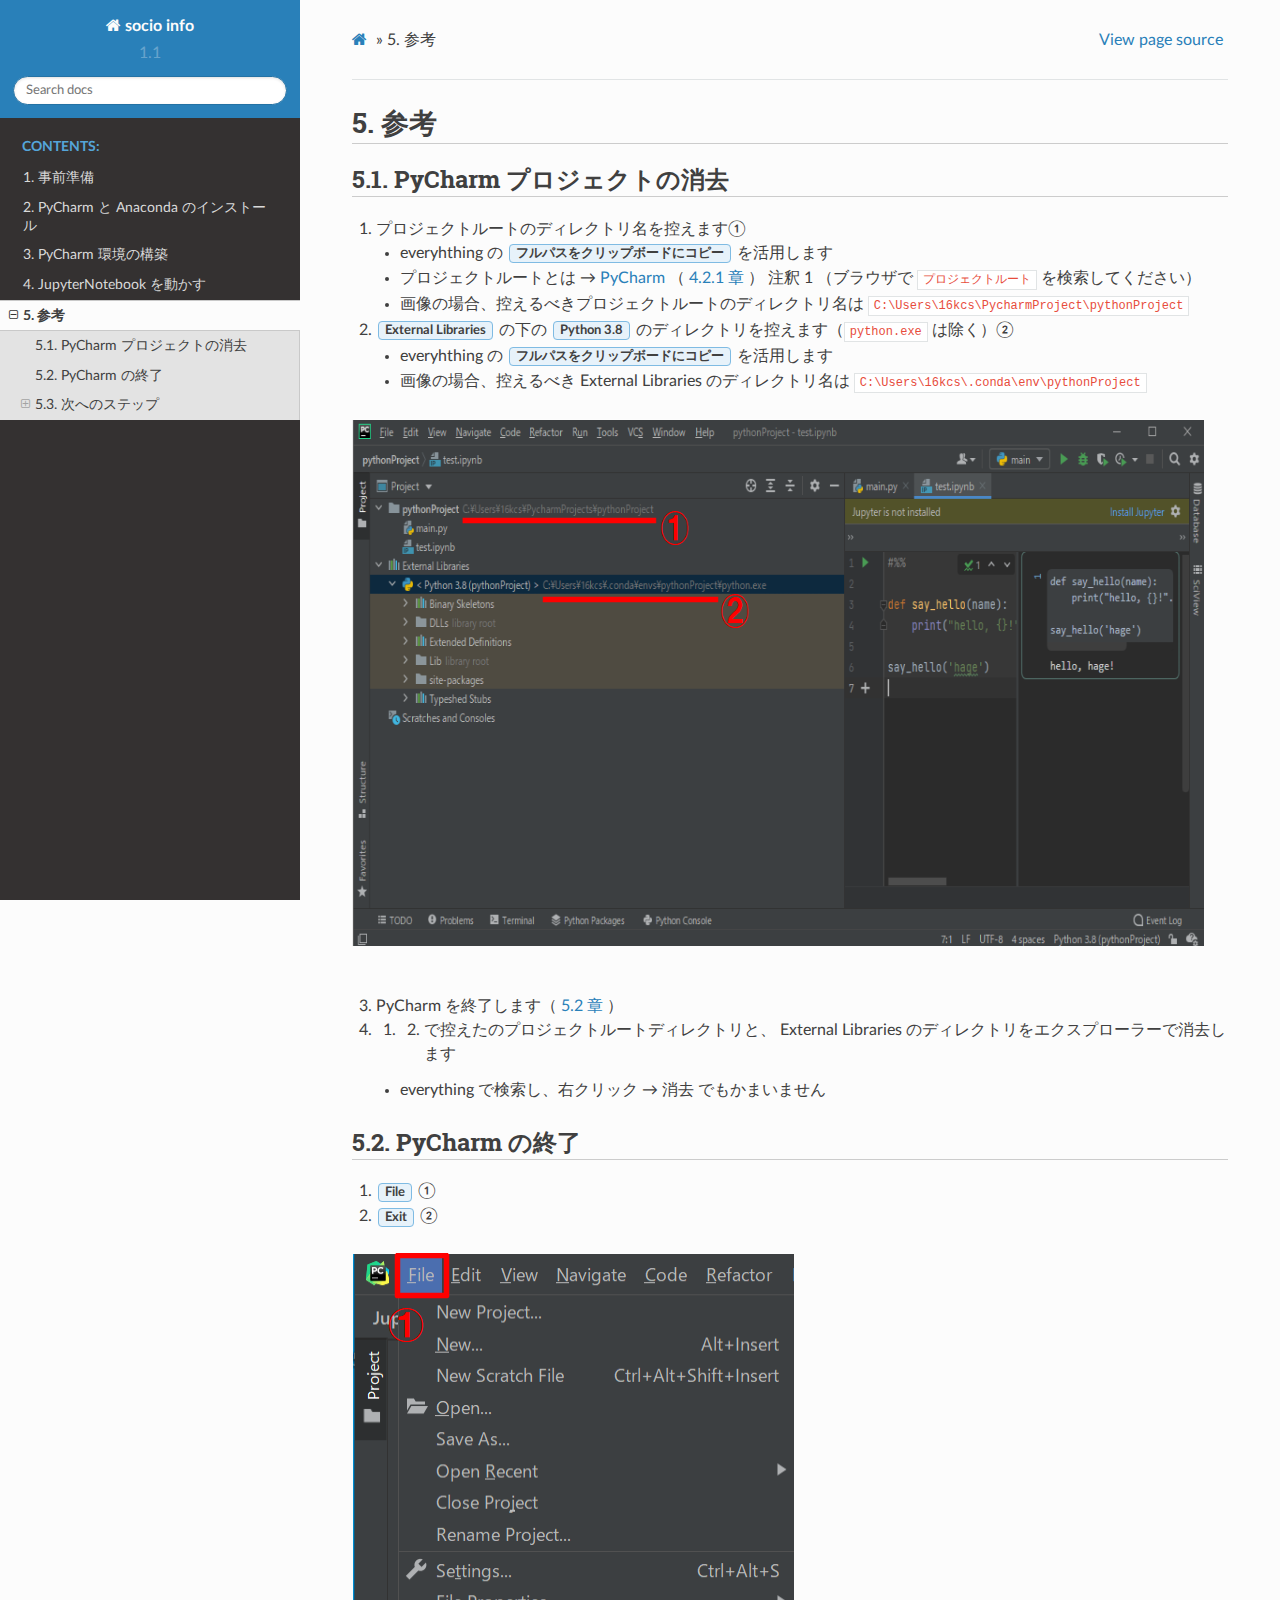
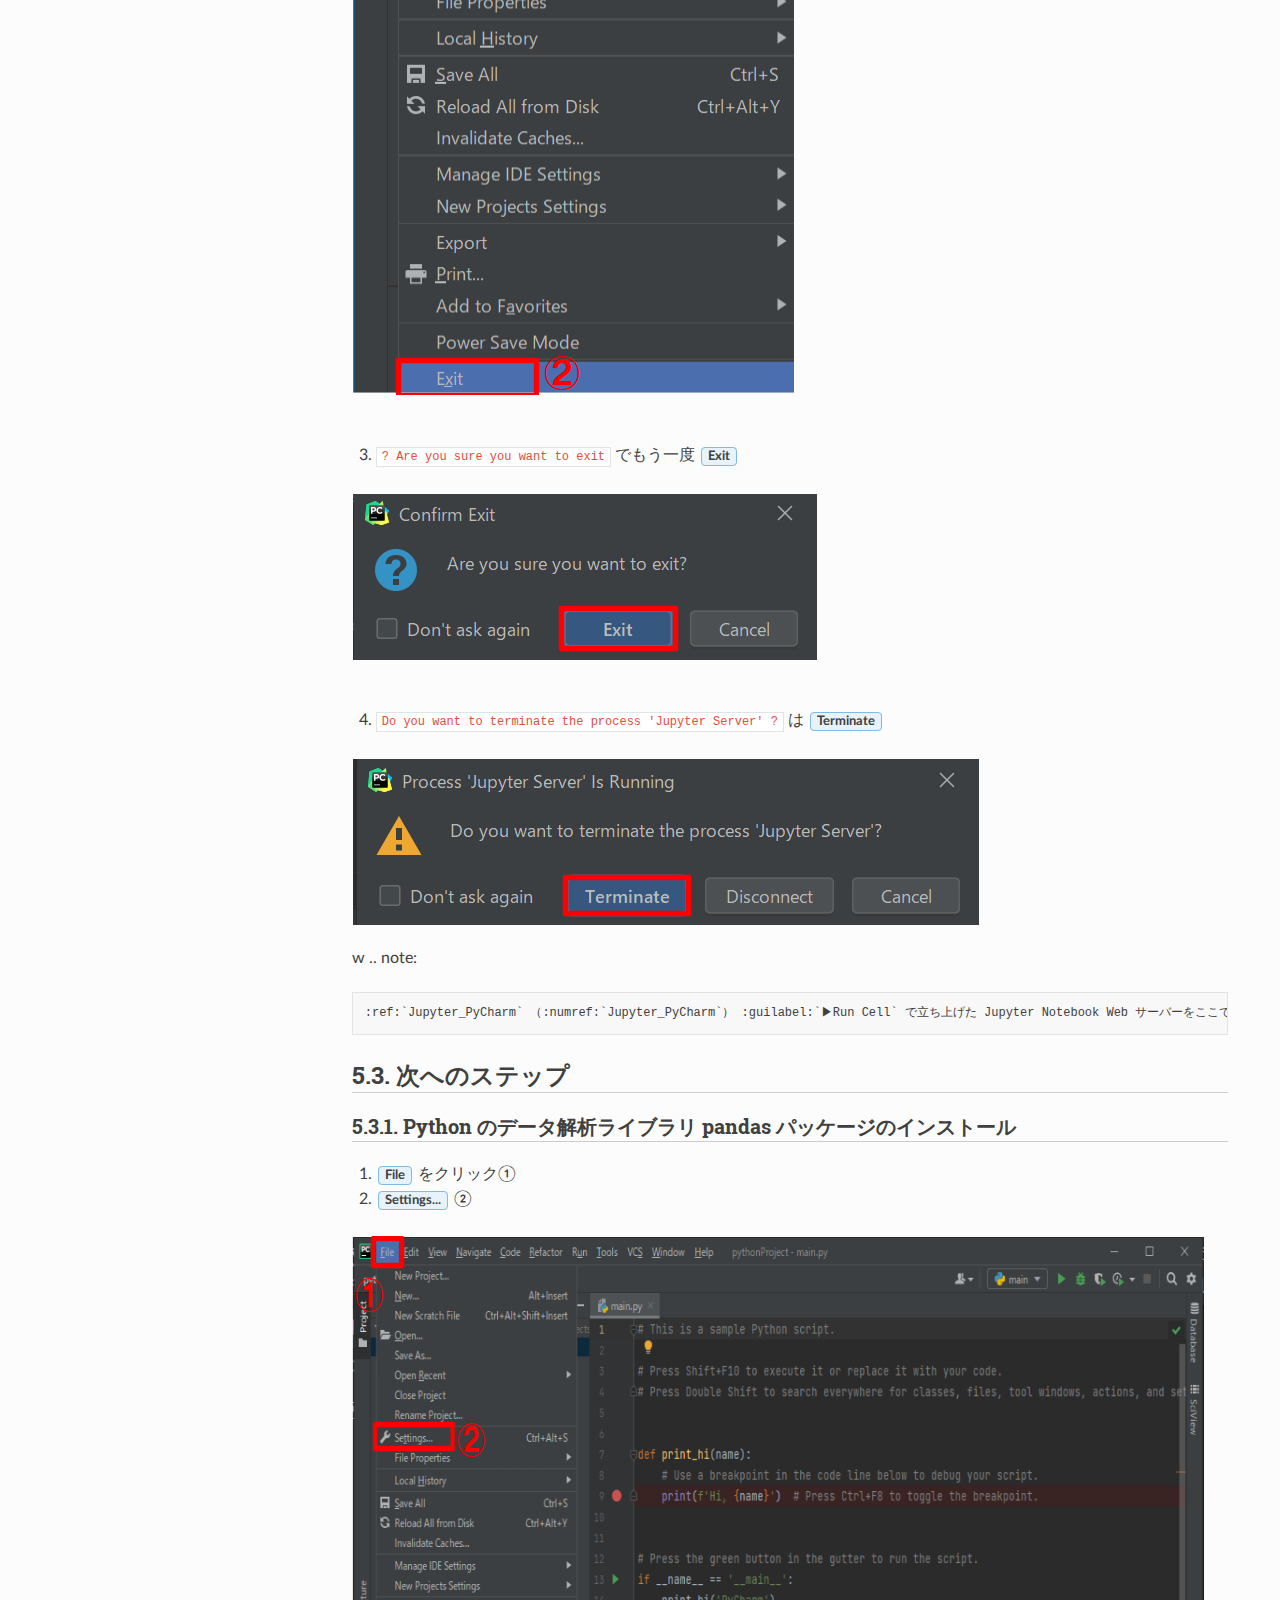
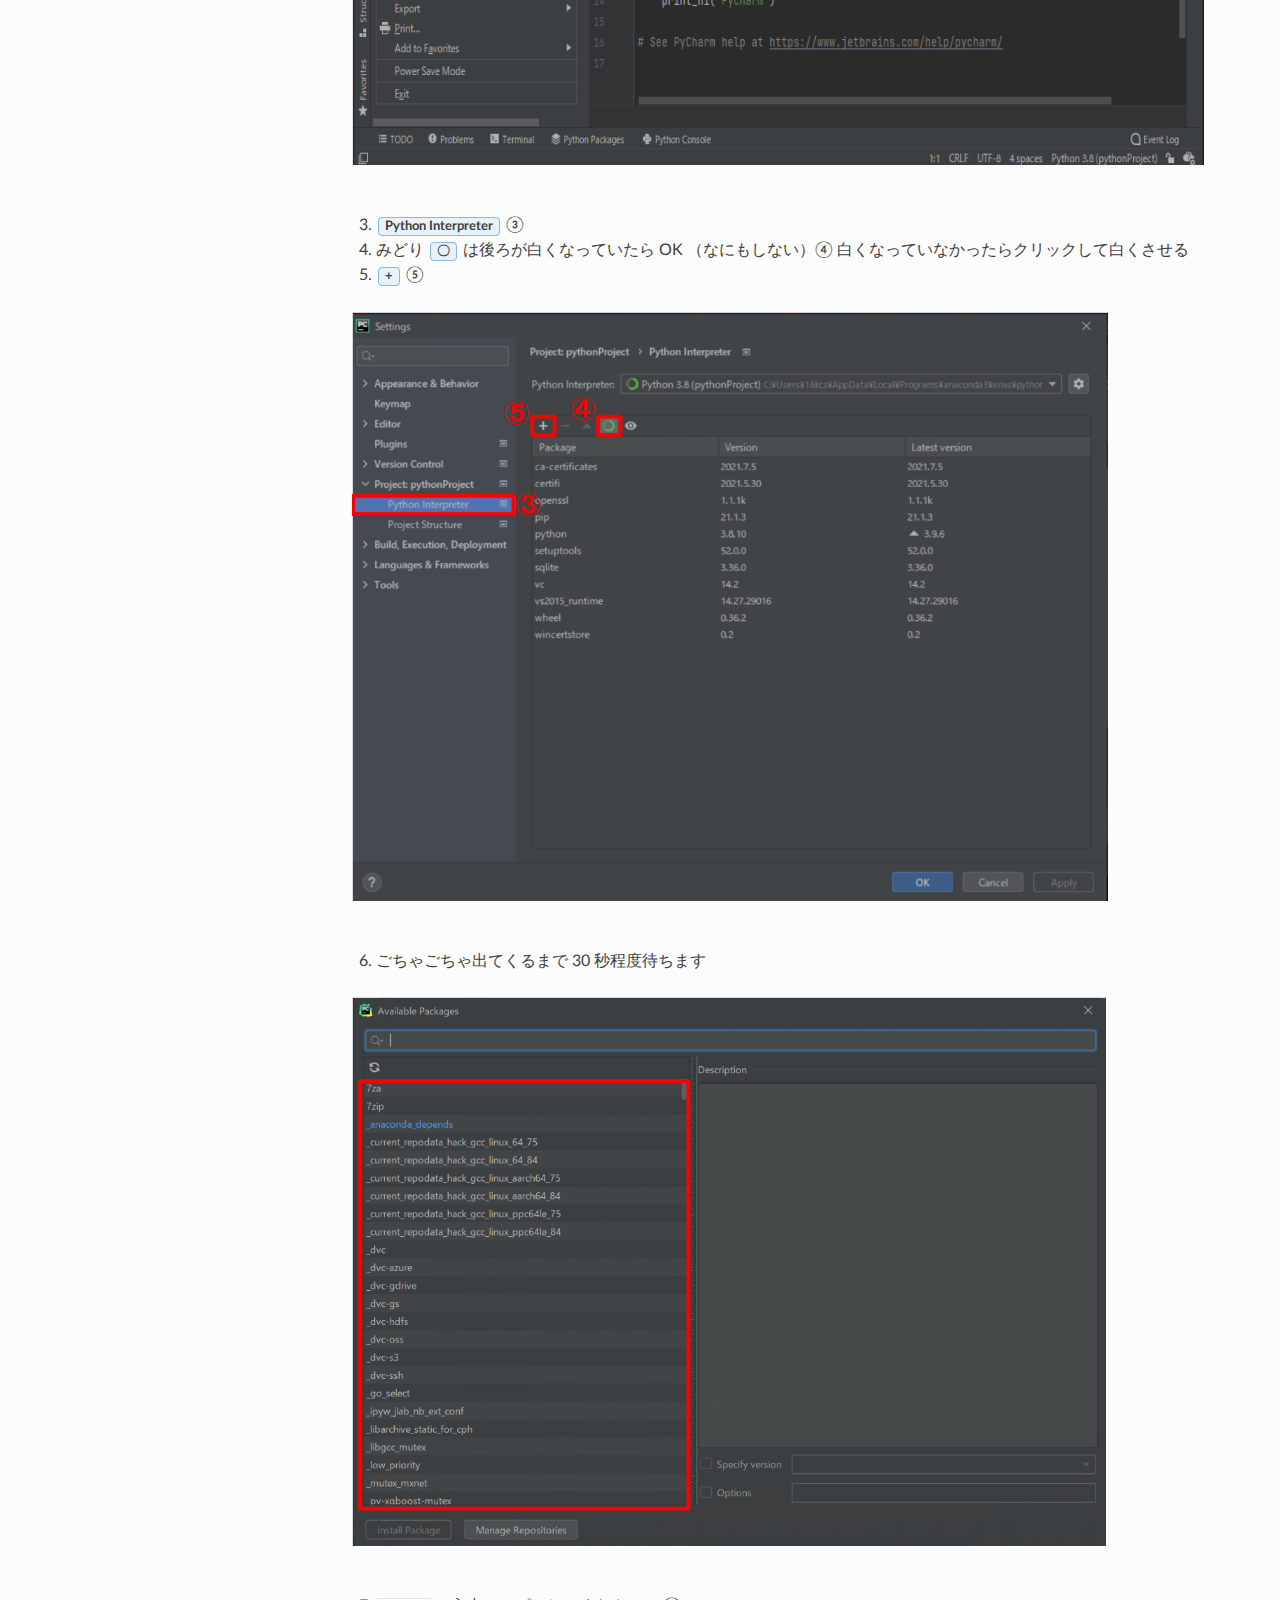
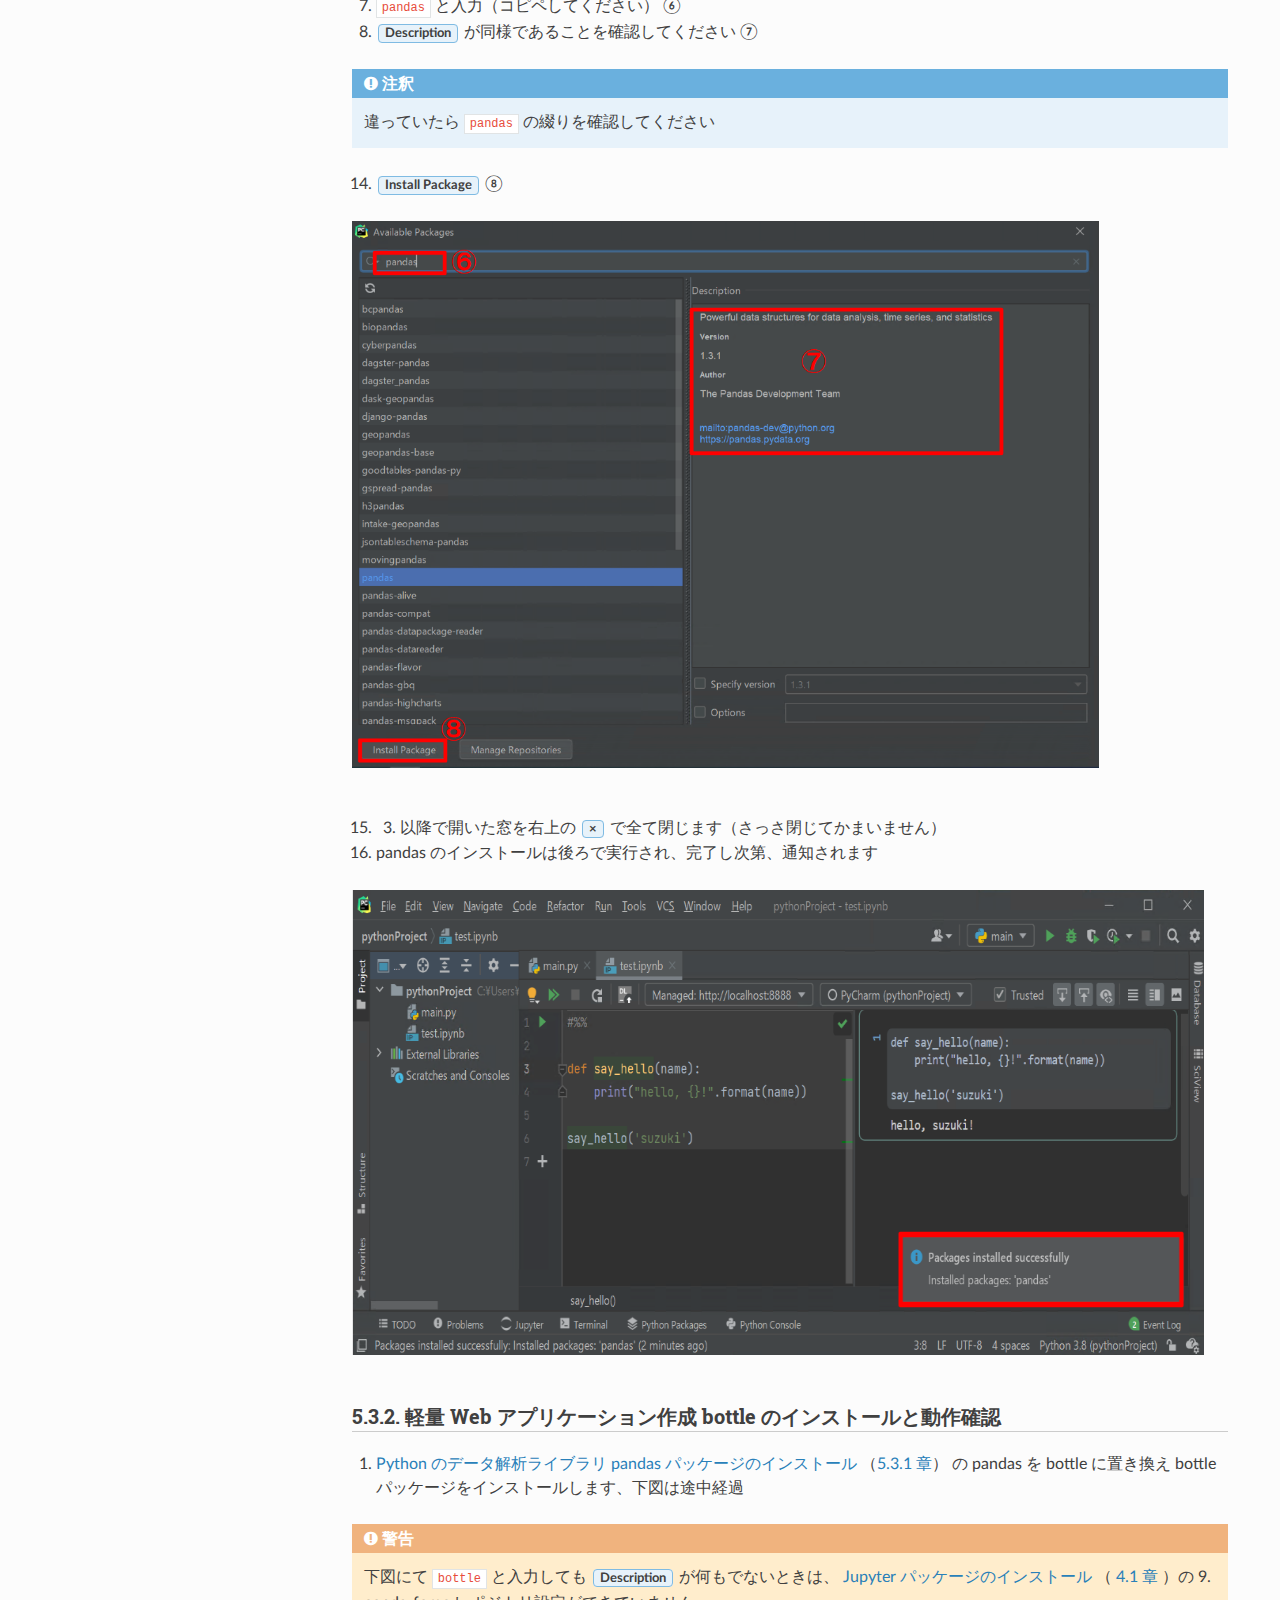
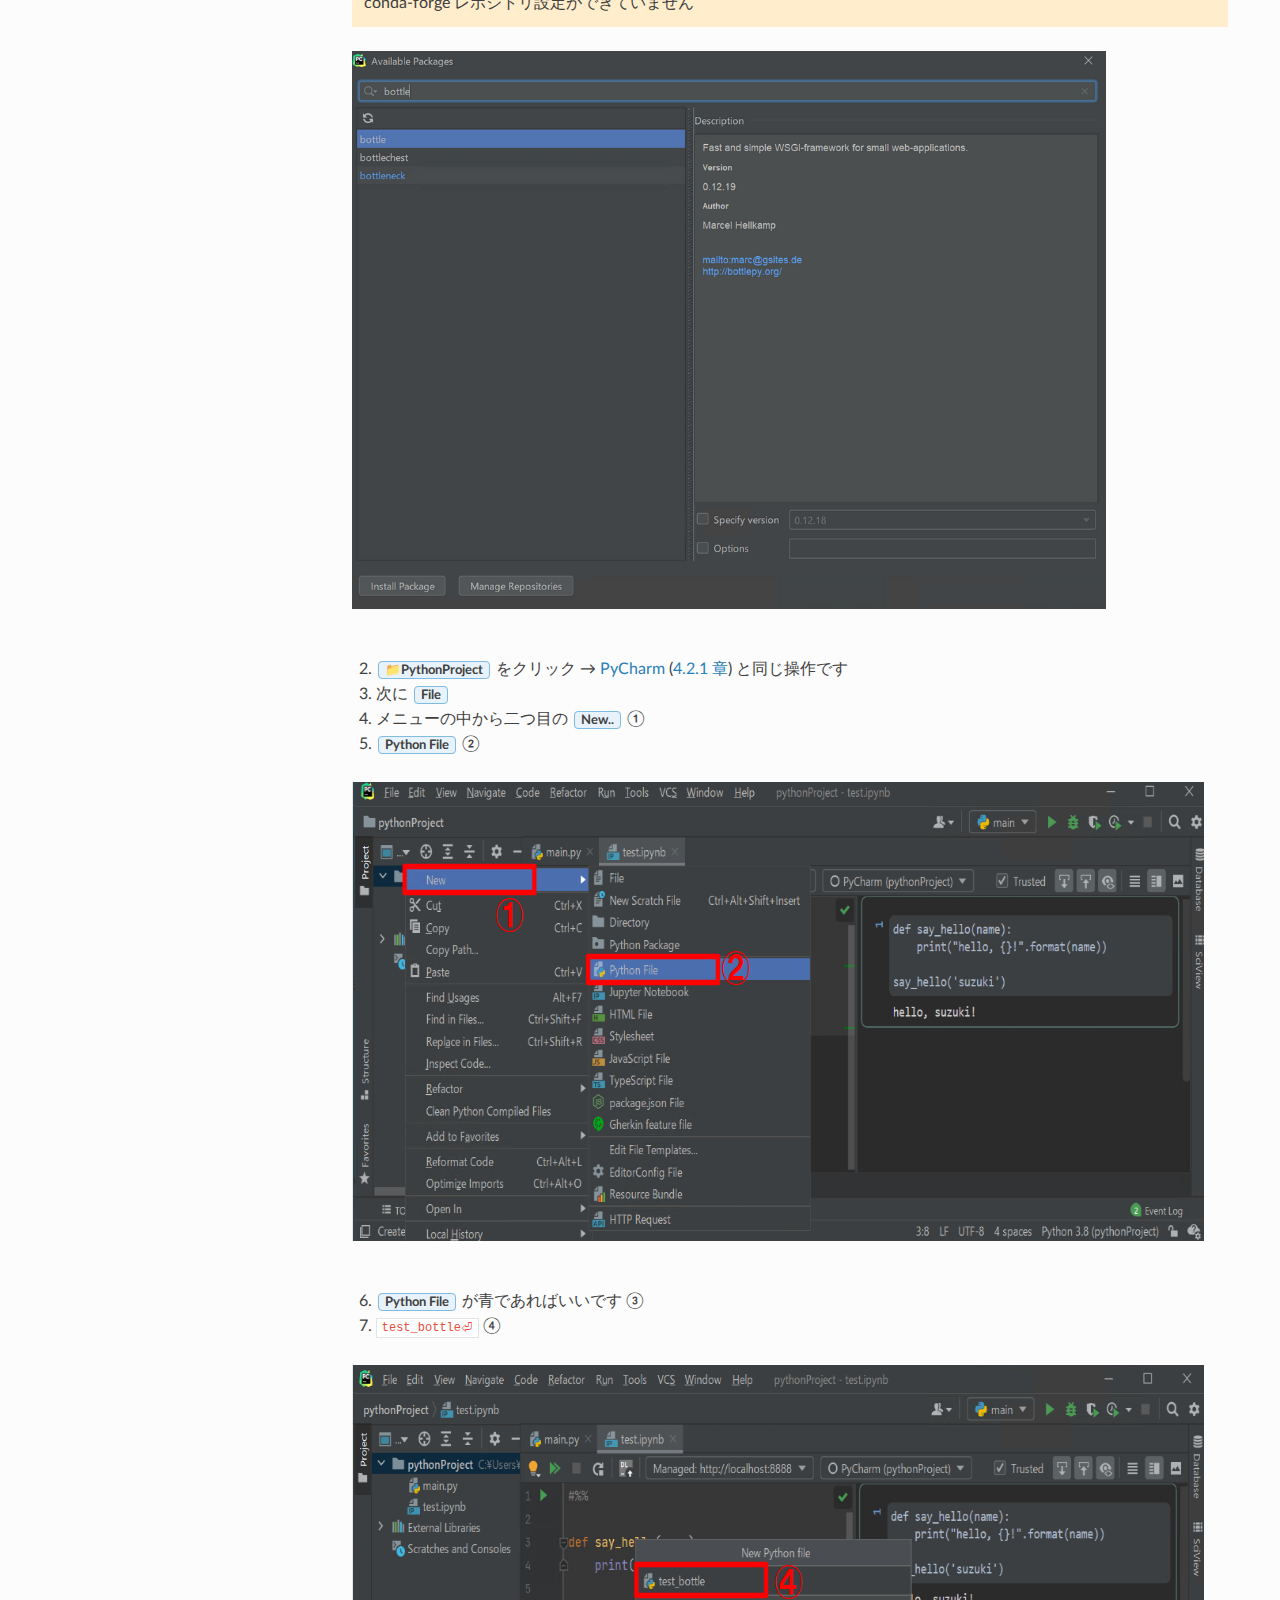
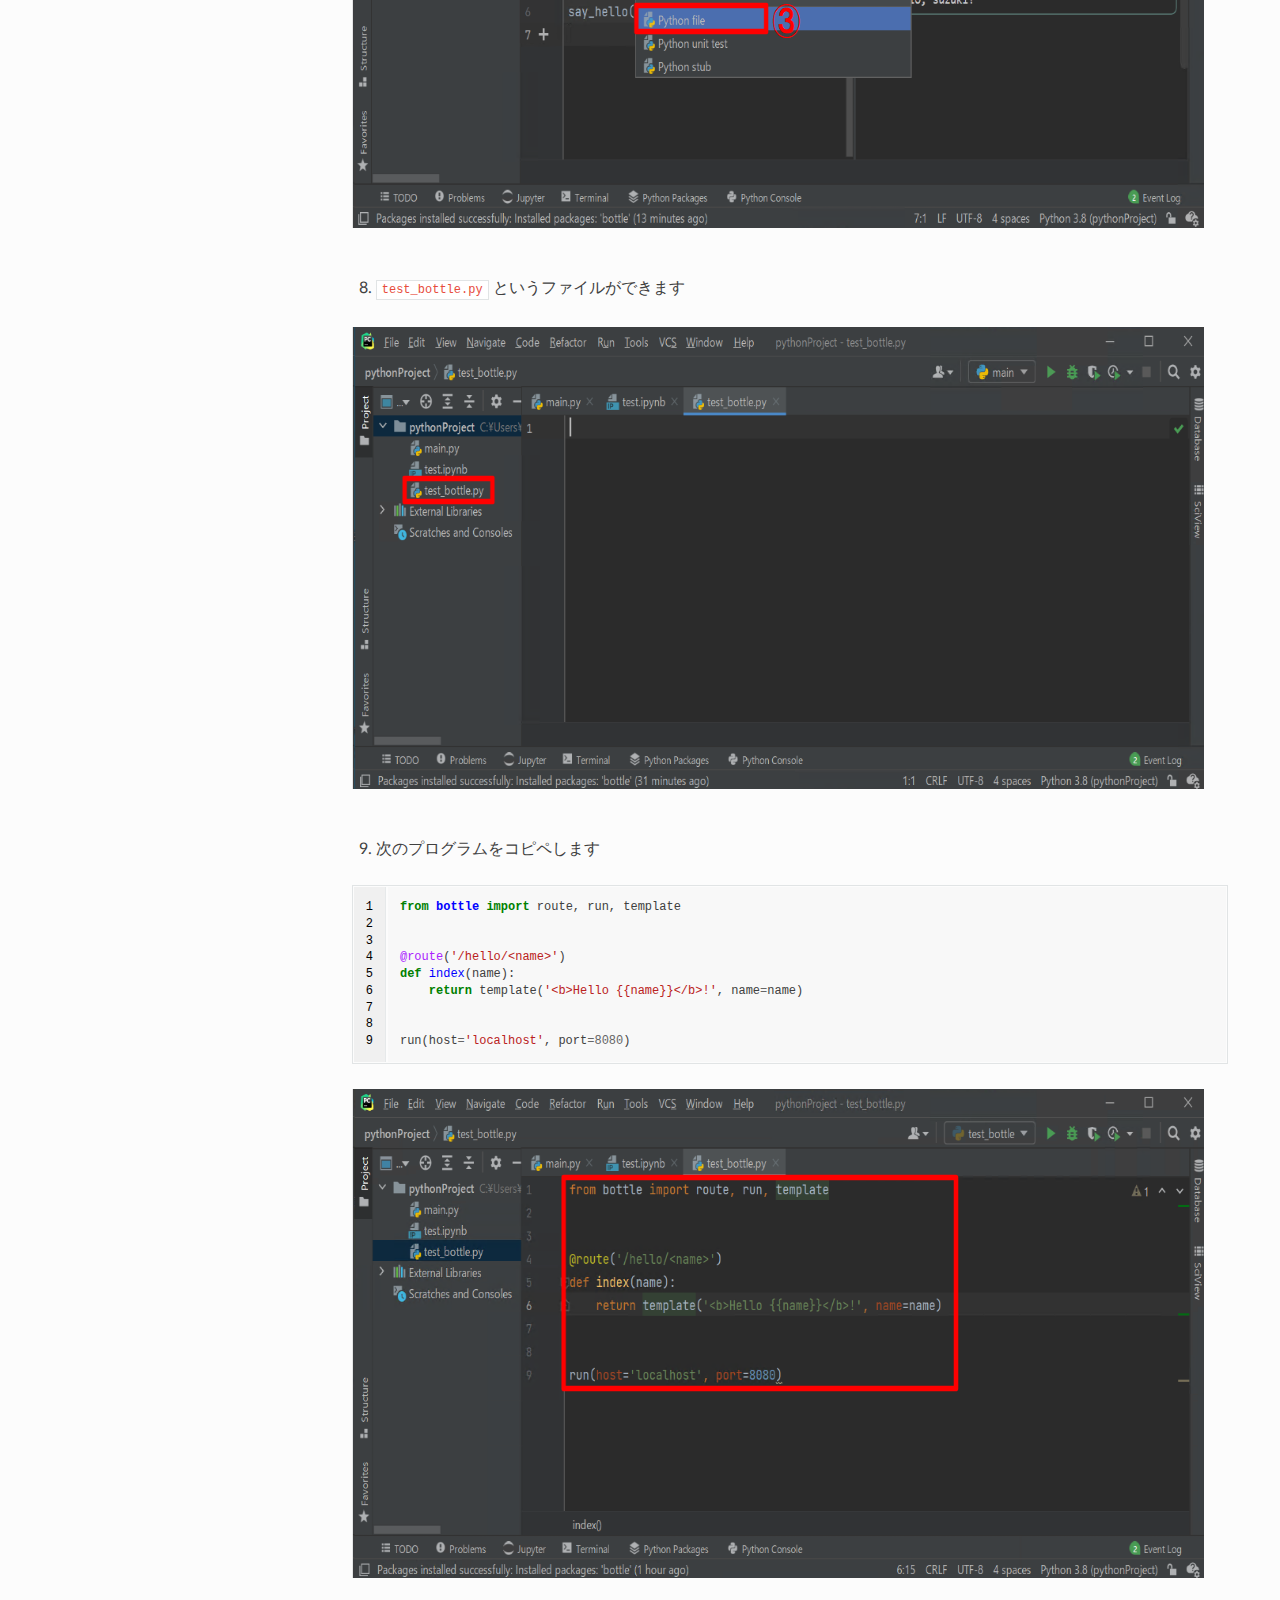
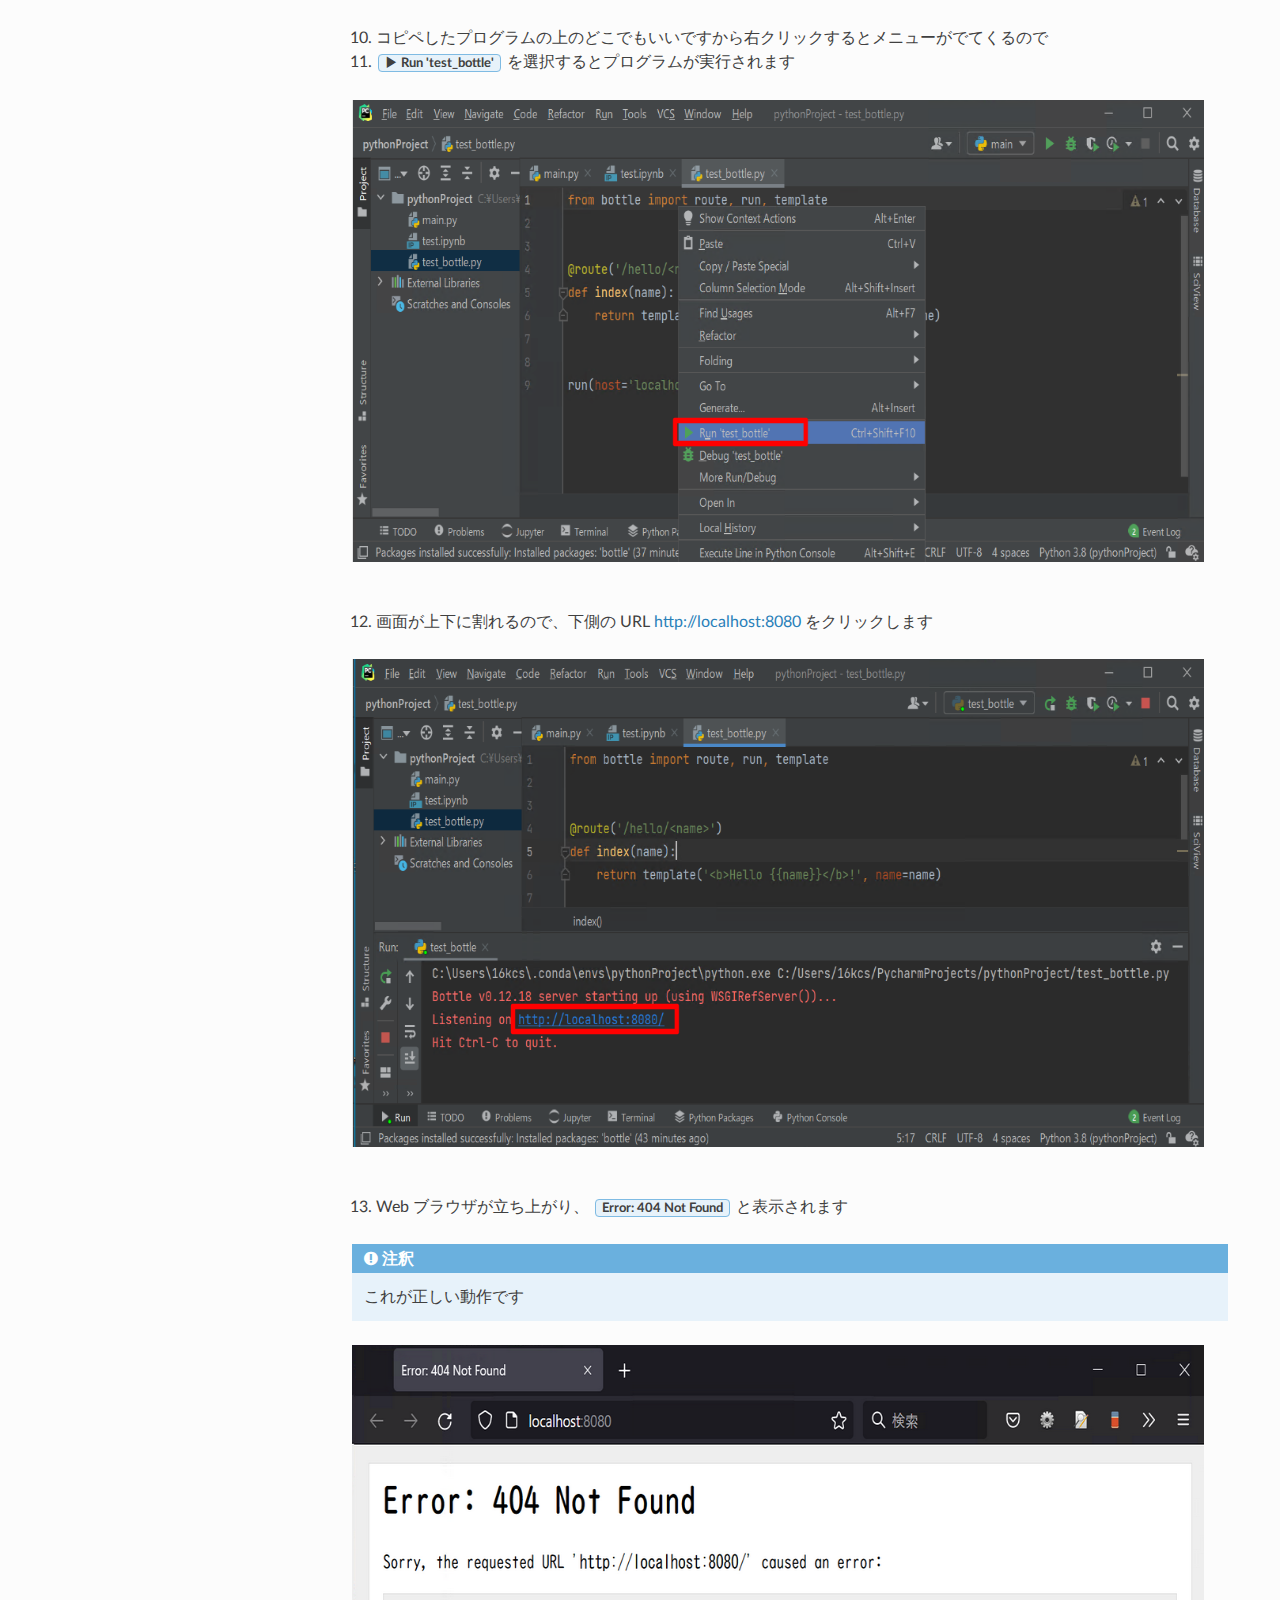
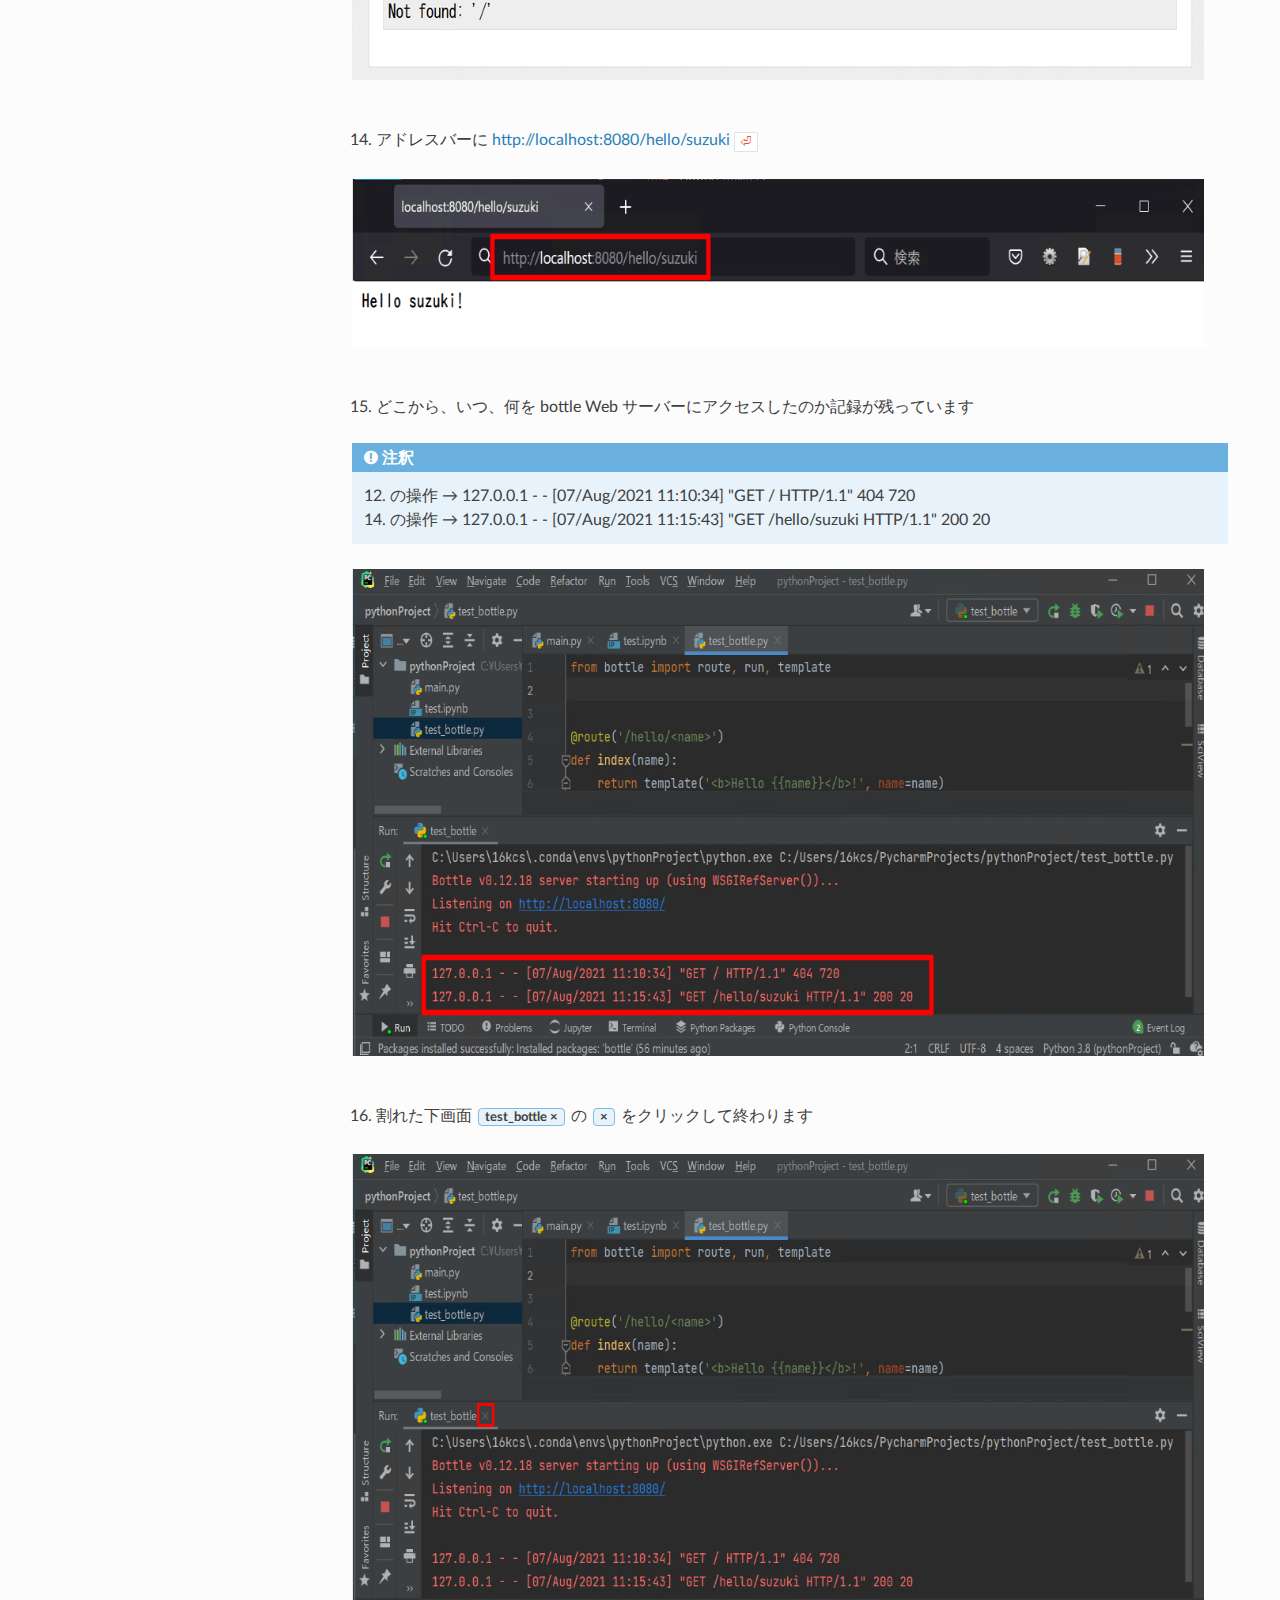
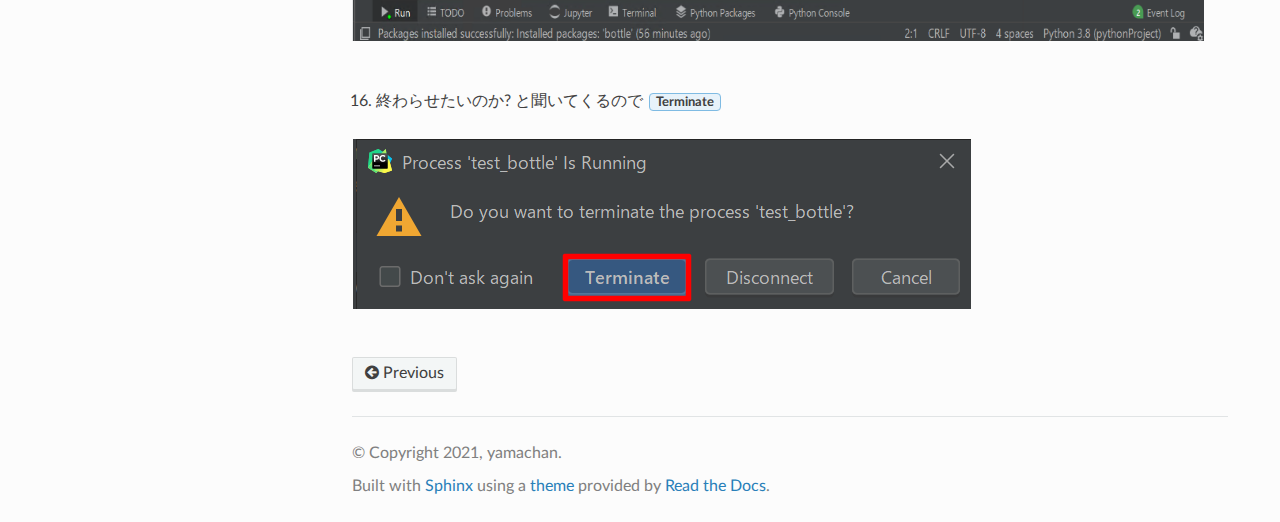
==== commit 74a084d6: "Fixed win32api error. Added bottle installation." ====
--- a/docs/fin.html
+++ b/docs/fin.html
@@ -7,7 +7,7 @@
   
   <meta name="viewport" content="width=device-width, initial-scale=1.0" />
   
-  <title>5. PyCharm の終了及び次へのステップ &mdash; socio info 1.0 ドキュメント</title>
+  <title>5. 参考 &mdash; socio info 1.1 ドキュメント</title>
   
 
   
@@ -64,7 +64,7 @@
             
             
               <div class="version">
-                1.0
+                1.1
               </div>
             
           
@@ -95,9 +95,14 @@
 <li class="toctree-l1"><a class="reference internal" href="pycharm_install.html">2. PyCharm と Anaconda のインストール</a></li>
 <li class="toctree-l1"><a class="reference internal" href="pycharm_exec.html">3. PyCharm 環境の構築</a></li>
 <li class="toctree-l1"><a class="reference internal" href="startjupyter.html">4. JupyterNotebook を動かす</a></li>
-<li class="toctree-l1 current"><a class="current reference internal" href="#">5. PyCharm の終了及び次へのステップ</a><ul>
-<li class="toctree-l2"><a class="reference internal" href="#id1">5.1. PyCharm の終了</a></li>
-<li class="toctree-l2"><a class="reference internal" href="#id2">5.2. 次へのステップ</a></li>
+<li class="toctree-l1 current"><a class="current reference internal" href="#">5. 参考</a><ul>
+<li class="toctree-l2"><a class="reference internal" href="#pycharm">5.1. PyCharm プロジェクトの消去</a></li>
+<li class="toctree-l2"><a class="reference internal" href="#exit-pycharm">5.2. PyCharm の終了</a></li>
+<li class="toctree-l2"><a class="reference internal" href="#next-steps">5.3. 次へのステップ</a><ul>
+<li class="toctree-l3"><a class="reference internal" href="#python-pandas">5.3.1. Python のデータ解析ライブラリ pandas パッケージのインストール</a></li>
+<li class="toctree-l3"><a class="reference internal" href="#web-bottle">5.3.2. 軽量 Web アプリケーション作成 bottle のインストールと動作確認</a></li>
+</ul>
+</li>
 </ul>
 </li>
 </ul>
@@ -148,7 +153,7 @@
     
       <li><a href="index.html" class="icon icon-home"></a> &raquo;</li>
         
-      <li><span class="section-number">5. </span>PyCharm の終了及び次へのステップ</li>
+      <li><span class="section-number">5. </span>参考</li>
     
     
       <li class="wy-breadcrumbs-aside">
@@ -167,10 +172,45 @@
           <div role="main" class="document" itemscope="itemscope" itemtype="http://schema.org/Article">
            <div itemprop="articleBody">
             
-  <div class="section" id="pycharm">
-<h1><span class="section-number">5. </span>PyCharm の終了及び次へのステップ<a class="headerlink" href="#pycharm" title="このヘッドラインへのパーマリンク">¶</a></h1>
-<div class="section" id="id1">
-<h2><span class="section-number">5.1. </span>PyCharm の終了<a class="headerlink" href="#id1" title="このヘッドラインへのパーマリンク">¶</a></h2>
+  <div class="section" id="id1">
+<h1><span class="section-number">5. </span>参考<a class="headerlink" href="#id1" title="このヘッドラインへのパーマリンク">¶</a></h1>
+<div class="section" id="pycharm">
+<span id="erase-project"></span><h2><span class="section-number">5.1. </span>PyCharm プロジェクトの消去<a class="headerlink" href="#pycharm" title="このヘッドラインへのパーマリンク">¶</a></h2>
+<ol class="arabic simple">
+<li><p>プロジェクトルートのディレクトリ名を控えます①</p>
+<ul class="simple">
+<li><p>everyhthing の <span class="guilabel">フルパスをクリップボードにコピー</span> を活用します</p></li>
+<li><p>プロジェクトルートとは → <a class="reference internal" href="startjupyter.html#jupyter-pycharm"><span class="std std-ref">PyCharm</span></a> （ <a class="reference internal" href="startjupyter.html#jupyter-pycharm"><span class="std std-numref">4.2.1 章</span></a> ） 注釈 1 （ブラウザで <code class="docutils literal notranslate"><span class="pre">プロジェクトルート</span></code> を検索してください）</p></li>
+<li><p>画像の場合、控えるべきプロジェクトルートのディレクトリ名は <code class="docutils literal notranslate"><span class="pre">C:\Users\16kcs\PycharmProject\pythonProject</span></code></p></li>
+</ul>
+</li>
+<li><p><span class="guilabel">External Libraries</span> の下の <span class="guilabel">Python 3.8</span> のディレクトリを控えます（<code class="docutils literal notranslate"><span class="pre">python.exe</span></code> は除く）②</p>
+<ul class="simple">
+<li><p>everyhthing の <span class="guilabel">フルパスをクリップボードにコピー</span> を活用します</p></li>
+<li><p>画像の場合、控えるべき External Libraries のディレクトリ名は <code class="docutils literal notranslate"><span class="pre">C:\Users\16kcs\.conda\env\pythonProject</span></code></p></li>
+</ul>
+</li>
+</ol>
+<div class="figure align-left">
+<a class="reference internal image-reference" href="_images/jupyter24.png"><img alt="_images/jupyter24.png" src="_images/jupyter24.png" style="width: 1077.0px; height: 527.0px;" /></a>
+</div>
+<p><div style="clear:both;"></div></p>
+<ol class="arabic" start="3">
+<li><p>PyCharm を終了します（ <a class="reference internal" href="#exit-pycharm"><span class="std std-numref">5.2 章</span></a> ）</p></li>
+<li><ol class="arabic simple">
+<li><ol class="arabic simple" start="2">
+<li><p>で控えたのプロジェクトルートディレクトリと、 External Libraries のディレクトリをエクスプローラーで消去します</p></li>
+</ol>
+</li>
+</ol>
+<ul class="simple">
+<li><p>everything で検索し、右クリック → 消去 でもかまいません</p></li>
+</ul>
+</li>
+</ol>
+</div>
+<div class="section" id="exit-pycharm">
+<span id="id2"></span><h2><span class="section-number">5.2. </span>PyCharm の終了<a class="headerlink" href="#exit-pycharm" title="このヘッドラインへのパーマリンク">¶</a></h2>
 <ol class="arabic simple">
 <li><p><span class="guilabel">File</span> ①</p></li>
 <li><p><span class="guilabel">Exit</span> ②</p></li>
@@ -199,18 +239,187 @@
 </pre></div>
 </div>
 </div>
-<div class="section" id="id2">
-<h2><span class="section-number">5.2. </span>次へのステップ<a class="headerlink" href="#id2" title="このヘッドラインへのパーマリンク">¶</a></h2>
-<p>Python のデータ解析ライブラリ pandas パッケージのインストール</p>
+<div class="section" id="next-steps">
+<span id="id3"></span><h2><span class="section-number">5.3. </span>次へのステップ<a class="headerlink" href="#next-steps" title="このヘッドラインへのパーマリンク">¶</a></h2>
+<div class="section" id="python-pandas">
+<span id="install-pandas"></span><h3><span class="section-number">5.3.1. </span>Python のデータ解析ライブラリ pandas パッケージのインストール<a class="headerlink" href="#python-pandas" title="このヘッドラインへのパーマリンク">¶</a></h3>
 <ol class="arabic simple">
-<li><p><span class="guilabel">Python Packages</span> をクリック ①</p></li>
-<li><p><code class="docutils literal notranslate"><span class="pre">pandas</span></code> を入力します</p></li>
-<li><p><span class="guilabel">Install</span></p></li>
-</ol>
-<div class="figure align-left">
-<a class="reference internal image-reference" href="_images/pandas.png"><img alt="_images/pandas.png" src="_images/pandas.png" style="width: 1077.0px; height: 482.0px;" /></a>
-</div>
-<p><div style="clear:both;"></div></p>
+<li><p><span class="guilabel">File</span> をクリック①</p></li>
+<li><p><span class="guilabel">Settings...</span> ②</p></li>
+</ol>
+<div class="figure align-left">
+<a class="reference internal image-reference" href="_images/jupyter2.png"><img alt="_images/jupyter2.png" src="_images/jupyter2.png" style="width: 1080.0px; height: 529.0px;" /></a>
+</div>
+<p><div style="clear:both;"></div></p>
+<ol class="arabic simple" start="3">
+<li><p><span class="guilabel">Python Interpreter</span> ③</p></li>
+<li><p>みどり <span class="guilabel">〇</span> は後ろが白くなっていたら OK （なにもしない）④ 白くなっていなかったらクリックして白くさせる</p></li>
+<li><p><span class="guilabel">+</span> ⑤</p></li>
+</ol>
+<div class="figure align-left">
+<a class="reference internal image-reference" href="_images/jupyter3.png"><img alt="_images/jupyter3.png" src="_images/jupyter3.png" style="width: 756.0px; height: 588.6999999999999px;" /></a>
+</div>
+<p><div style="clear:both;"></div></p>
+<ol class="arabic simple" start="6">
+<li><p>ごちゃごちゃ出てくるまで 30 秒程度待ちます</p></li>
+</ol>
+<div class="figure align-left">
+<a class="reference internal image-reference" href="_images/pandas1.png"><img alt="_images/pandas1.png" src="_images/pandas1.png" style="width: 753.9px; height: 549.5px;" /></a>
+</div>
+<p><div style="clear:both;"></div></p>
+<ol class="arabic simple" start="7">
+<li><p><code class="docutils literal notranslate"><span class="pre">pandas</span></code> と入力（コピペしてください） ⑥</p></li>
+<li><p><span class="guilabel">Description</span> が同様であることを確認してください ⑦</p></li>
+</ol>
+<div class="admonition note">
+<p class="admonition-title">注釈</p>
+<p>違っていたら <code class="docutils literal notranslate"><span class="pre">pandas</span></code> の綴りを確認してください</p>
+</div>
+<ol class="arabic simple" start="14">
+<li><p><span class="guilabel">Install Package</span> ⑧</p></li>
+</ol>
+<div class="figure align-left">
+<a class="reference internal image-reference" href="_images/pandas2.png"><img alt="_images/pandas2.png" src="_images/pandas2.png" style="width: 747.5999999999999px; height: 546.6999999999999px;" /></a>
+</div>
+<p><div style="clear:both;"></div></p>
+<ol class="arabic simple" start="15">
+<li><ol class="arabic simple" start="3">
+<li><p>以降で開いた窓を右上の <span class="guilabel">×</span> で全て閉じます（さっさ閉じてかまいません）</p></li>
+</ol>
+</li>
+<li><p>pandas のインストールは後ろで実行され、完了し次第、通知されます</p></li>
+</ol>
+<div class="figure align-left">
+<a class="reference internal image-reference" href="_images/pandas3.png"><img alt="_images/pandas3.png" src="_images/pandas3.png" style="width: 1077.0px; height: 466.0px;" /></a>
+</div>
+<p><div style="clear:both;"></div></p>
+</div>
+<div class="section" id="web-bottle">
+<span id="start-bottle"></span><h3><span class="section-number">5.3.2. </span>軽量 Web アプリケーション作成 bottle のインストールと動作確認<a class="headerlink" href="#web-bottle" title="このヘッドラインへのパーマリンク">¶</a></h3>
+<ol class="arabic simple">
+<li><p><a class="reference internal" href="#install-pandas"><span class="std std-ref">Python のデータ解析ライブラリ pandas パッケージのインストール</span></a> （<a class="reference internal" href="#install-pandas"><span class="std std-numref">5.3.1 章</span></a>） の pandas を bottle に置き換え bottle パッケージをインストールします、下図は途中経過</p></li>
+</ol>
+<div class="admonition warning">
+<p class="admonition-title">警告</p>
+<p>下図にて <code class="docutils literal notranslate"><span class="pre">bottle</span></code> と入力しても <span class="guilabel">Description</span> が何もでないときは、 <a class="reference internal" href="startjupyter.html#install-jupyternotebook"><span class="std std-ref">Jupyter パッケージのインストール</span></a> （ <a class="reference internal" href="startjupyter.html#install-jupyternotebook"><span class="std std-numref">4.1 章</span></a> ）の 9. conda-forge レポジトリ設定ができていません</p>
+</div>
+<div class="figure align-left">
+<a class="reference internal image-reference" href="_images/bottle1.png"><img alt="_images/bottle1.png" src="_images/bottle1.png" style="width: 753.9px; height: 557.9px;" /></a>
+</div>
+<p><div style="clear:both;"></div></p>
+<ol class="arabic simple" start="2">
+<li><p><span class="guilabel">📁PythonProject</span> をクリック → <a class="reference internal" href="startjupyter.html#jupyter-pycharm"><span class="std std-ref">PyCharm</span></a> (<a class="reference internal" href="startjupyter.html#jupyter-pycharm"><span class="std std-numref">4.2.1 章</span></a>) と同じ操作です</p></li>
+<li><p>次に <span class="guilabel">File</span></p></li>
+<li><p>メニューの中から二つ目の <span class="guilabel">New..</span> ①</p></li>
+<li><p><span class="guilabel">Python File</span> ②</p></li>
+</ol>
+<div class="figure align-left">
+<a class="reference internal image-reference" href="_images/bottle2.png"><img alt="_images/bottle2.png" src="_images/bottle2.png" style="width: 1077.0px; height: 460.0px;" /></a>
+</div>
+<p><div style="clear:both;"></div></p>
+<ol class="arabic simple" start="6">
+<li><p><span class="guilabel">Python File</span> が青であればいいです ③</p></li>
+<li><p><code class="docutils literal notranslate"><span class="pre">test_bottle⏎</span></code> ④</p></li>
+</ol>
+<div class="figure align-left">
+<a class="reference internal image-reference" href="_images/bottle3.png"><img alt="_images/bottle3.png" src="_images/bottle3.png" style="width: 1077.0px; height: 464.0px;" /></a>
+</div>
+<p><div style="clear:both;"></div></p>
+<ol class="arabic simple" start="8">
+<li><p><code class="docutils literal notranslate"><span class="pre">test_bottle.py</span></code> というファイルができます</p></li>
+</ol>
+<div class="figure align-left">
+<a class="reference internal image-reference" href="_images/bottle4.png"><img alt="_images/bottle4.png" src="_images/bottle4.png" style="width: 1077.0px; height: 463.0px;" /></a>
+</div>
+<p><div style="clear:both;"></div></p>
+<ol class="arabic simple" start="9">
+<li><p>次のプログラムをコピペします</p></li>
+</ol>
+<div class="highlight-python notranslate"><table class="highlighttable"><tr><td class="linenos"><div class="linenodiv"><pre>1
+2
+3
+4
+5
+6
+7
+8
+9</pre></div></td><td class="code"><div class="highlight"><pre><span></span><span class="kn">from</span> <span class="nn">bottle</span> <span class="kn">import</span> <span class="n">route</span><span class="p">,</span> <span class="n">run</span><span class="p">,</span> <span class="n">template</span>
+
+
+<span class="nd">@route</span><span class="p">(</span><span class="s1">&#39;/hello/&lt;name&gt;&#39;</span><span class="p">)</span>
+<span class="k">def</span> <span class="nf">index</span><span class="p">(</span><span class="n">name</span><span class="p">):</span>
+    <span class="k">return</span> <span class="n">template</span><span class="p">(</span><span class="s1">&#39;&lt;b&gt;Hello {{name}}&lt;/b&gt;!&#39;</span><span class="p">,</span> <span class="n">name</span><span class="o">=</span><span class="n">name</span><span class="p">)</span>
+
+
+<span class="n">run</span><span class="p">(</span><span class="n">host</span><span class="o">=</span><span class="s1">&#39;localhost&#39;</span><span class="p">,</span> <span class="n">port</span><span class="o">=</span><span class="mi">8080</span><span class="p">)</span>
+</pre></div>
+</td></tr></table></div>
+<div class="figure align-left">
+<a class="reference internal image-reference" href="_images/bottle5.png"><img alt="_images/bottle5.png" src="_images/bottle5.png" style="width: 1077.0px; height: 490.0px;" /></a>
+</div>
+<p><div style="clear:both;"></div></p>
+<ol class="arabic simple" start="10">
+<li><p>コピペしたプログラムの上のどこでもいいですから右クリックするとメニューがでてくるので</p></li>
+<li><p><span class="guilabel">▶ Run 'test_bottle'</span> を選択するとプログラムが実行されます</p></li>
+</ol>
+<div class="figure align-left">
+<a class="reference internal image-reference" href="_images/bottle6.png"><img alt="_images/bottle6.png" src="_images/bottle6.png" style="width: 1077.0px; height: 463.0px;" /></a>
+</div>
+<p><div style="clear:both;"></div></p>
+<ol class="arabic simple" start="12">
+<li><p>画面が上下に割れるので、下側の URL <a class="reference external" href="http://localhost:8080">http://localhost:8080</a> をクリックします</p></li>
+</ol>
+<div class="figure align-left">
+<a class="reference internal image-reference" href="_images/bottle7.png"><img alt="_images/bottle7.png" src="_images/bottle7.png" style="width: 1077.0px; height: 489.0px;" /></a>
+</div>
+<p><div style="clear:both;"></div></p>
+<ol class="arabic simple" start="13">
+<li><p>Web ブラウザが立ち上がり、 <span class="guilabel">Error: 404 Not Found</span> と表示されます</p></li>
+</ol>
+<div class="admonition note">
+<p class="admonition-title">注釈</p>
+<p>これが正しい動作です</p>
+</div>
+<div class="figure align-left">
+<a class="reference internal image-reference" href="_images/bottle8.png"><img alt="_images/bottle8.png" src="_images/bottle8.png" style="width: 1077.0px; height: 335.0px;" /></a>
+</div>
+<p><div style="clear:both;"></div></p>
+<ol class="arabic simple" start="14">
+<li><p>アドレスバーに <a class="reference external" href="http://localhost:8080/hello/suzuki">http://localhost:8080/hello/suzuki</a> <code class="docutils literal notranslate"><span class="pre">⏎</span></code></p></li>
+</ol>
+<div class="figure align-left">
+<a class="reference internal image-reference" href="_images/bottle9.png"><img alt="_images/bottle9.png" src="_images/bottle9.png" style="width: 1077.0px; height: 169.0px;" /></a>
+</div>
+<p><div style="clear:both;"></div></p>
+<ol class="arabic simple" start="15">
+<li><p>どこから、いつ、何を bottle Web サーバーにアクセスしたのか記録が残っています</p></li>
+</ol>
+<div class="admonition note">
+<p class="admonition-title">注釈</p>
+<div class="line-block">
+<div class="line">12. の操作 → 127.0.0.1 - - [07/Aug/2021 11:10:34] &quot;GET / HTTP/1.1&quot; 404 720</div>
+<div class="line">14. の操作 → 127.0.0.1 - - [07/Aug/2021 11:15:43] &quot;GET /hello/suzuki HTTP/1.1&quot; 200 20</div>
+</div>
+</div>
+<div class="figure align-left">
+<a class="reference internal image-reference" href="_images/bottle10.png"><img alt="_images/bottle10.png" src="_images/bottle10.png" style="width: 1077.0px; height: 488.0px;" /></a>
+</div>
+<p><div style="clear:both;"></div></p>
+<ol class="arabic simple" start="16">
+<li><p>割れた下画面 <span class="guilabel">test_bottle ×</span> の <span class="guilabel">×</span> をクリックして終わります</p></li>
+</ol>
+<div class="figure align-left">
+<a class="reference internal image-reference" href="_images/bottle11.png"><img alt="_images/bottle11.png" src="_images/bottle11.png" style="width: 1077.0px; height: 488.0px;" /></a>
+</div>
+<p><div style="clear:both;"></div></p>
+<ol class="arabic simple" start="16">
+<li><p>終わらせたいのか? と聞いてくるので <span class="guilabel">Terminate</span></p></li>
+</ol>
+<div class="figure align-left">
+<a class="reference internal image-reference" href="_images/bottle12.png"><img alt="_images/bottle12.png" src="_images/bottle12.png" style="width: 619.0px; height: 171.0px;" /></a>
+</div>
+<p><div style="clear:both;"></div></p>
+</div>
 </div>
 </div>
 
